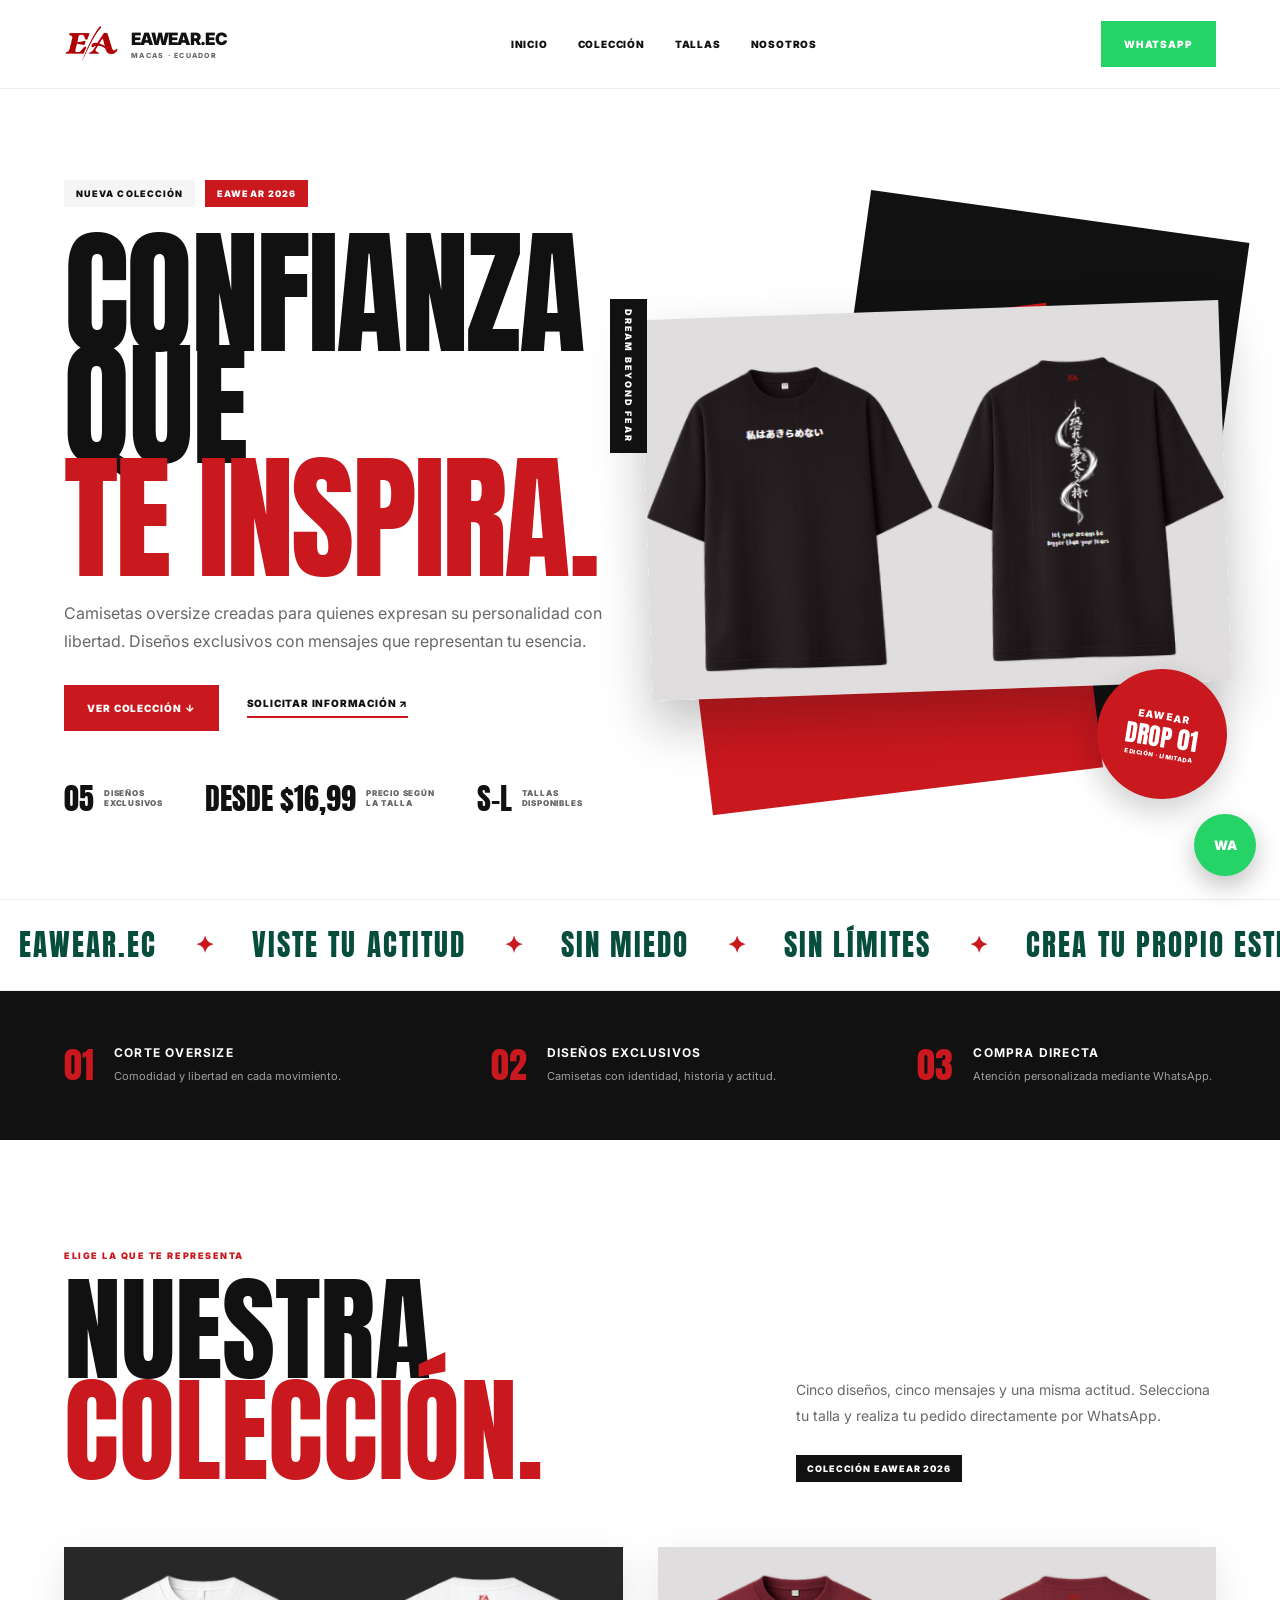
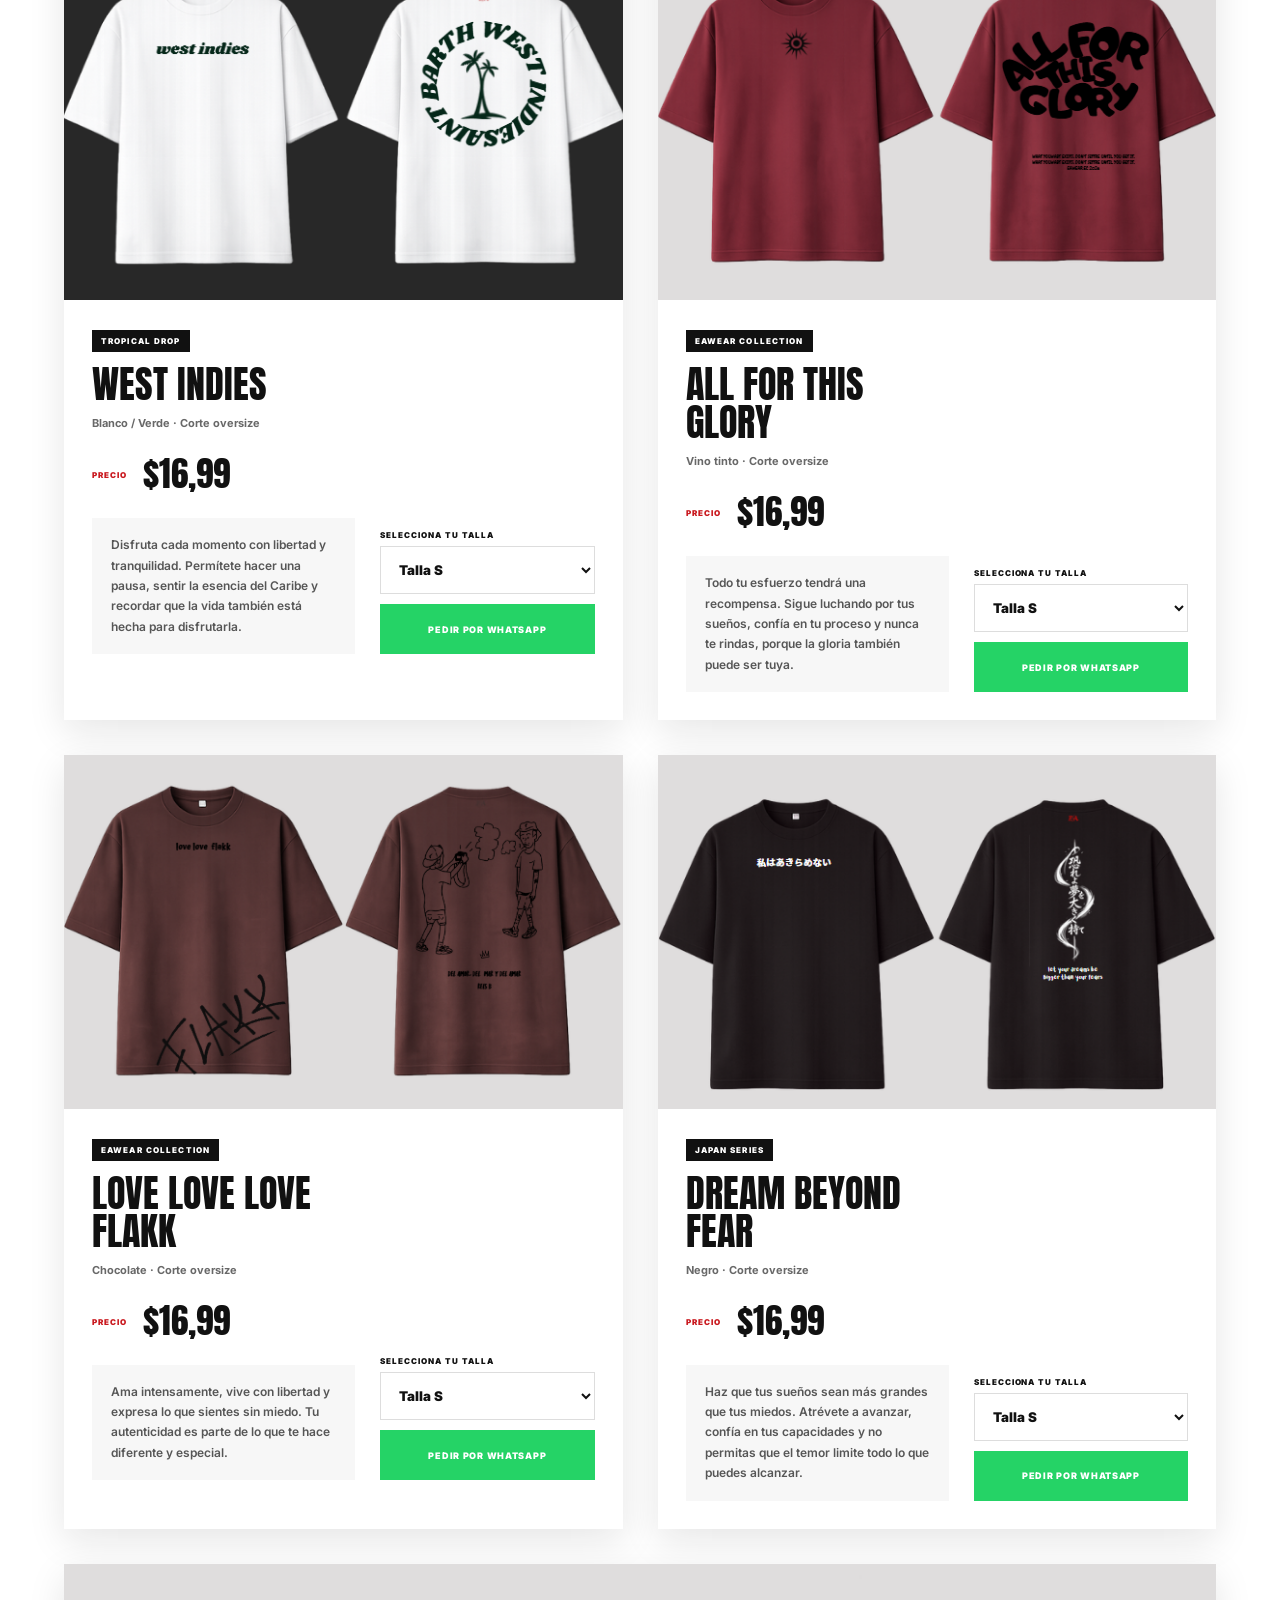
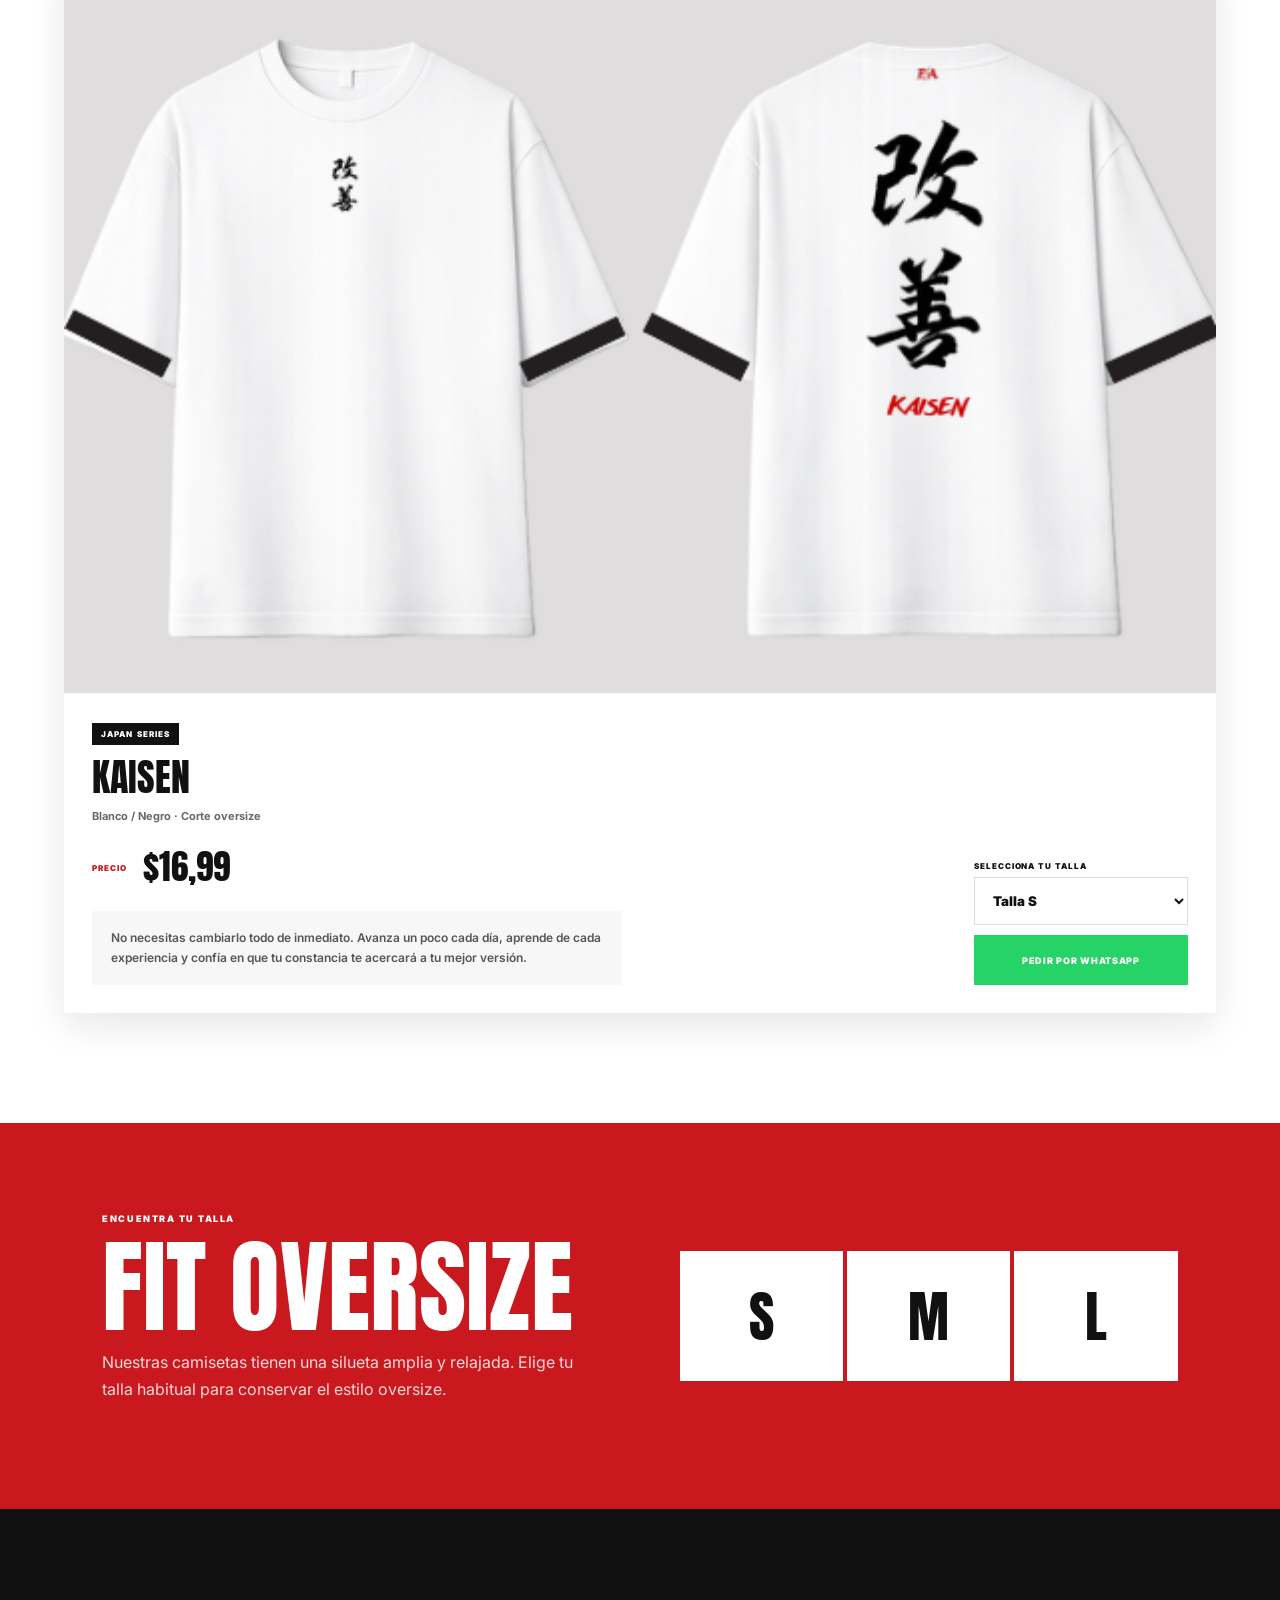
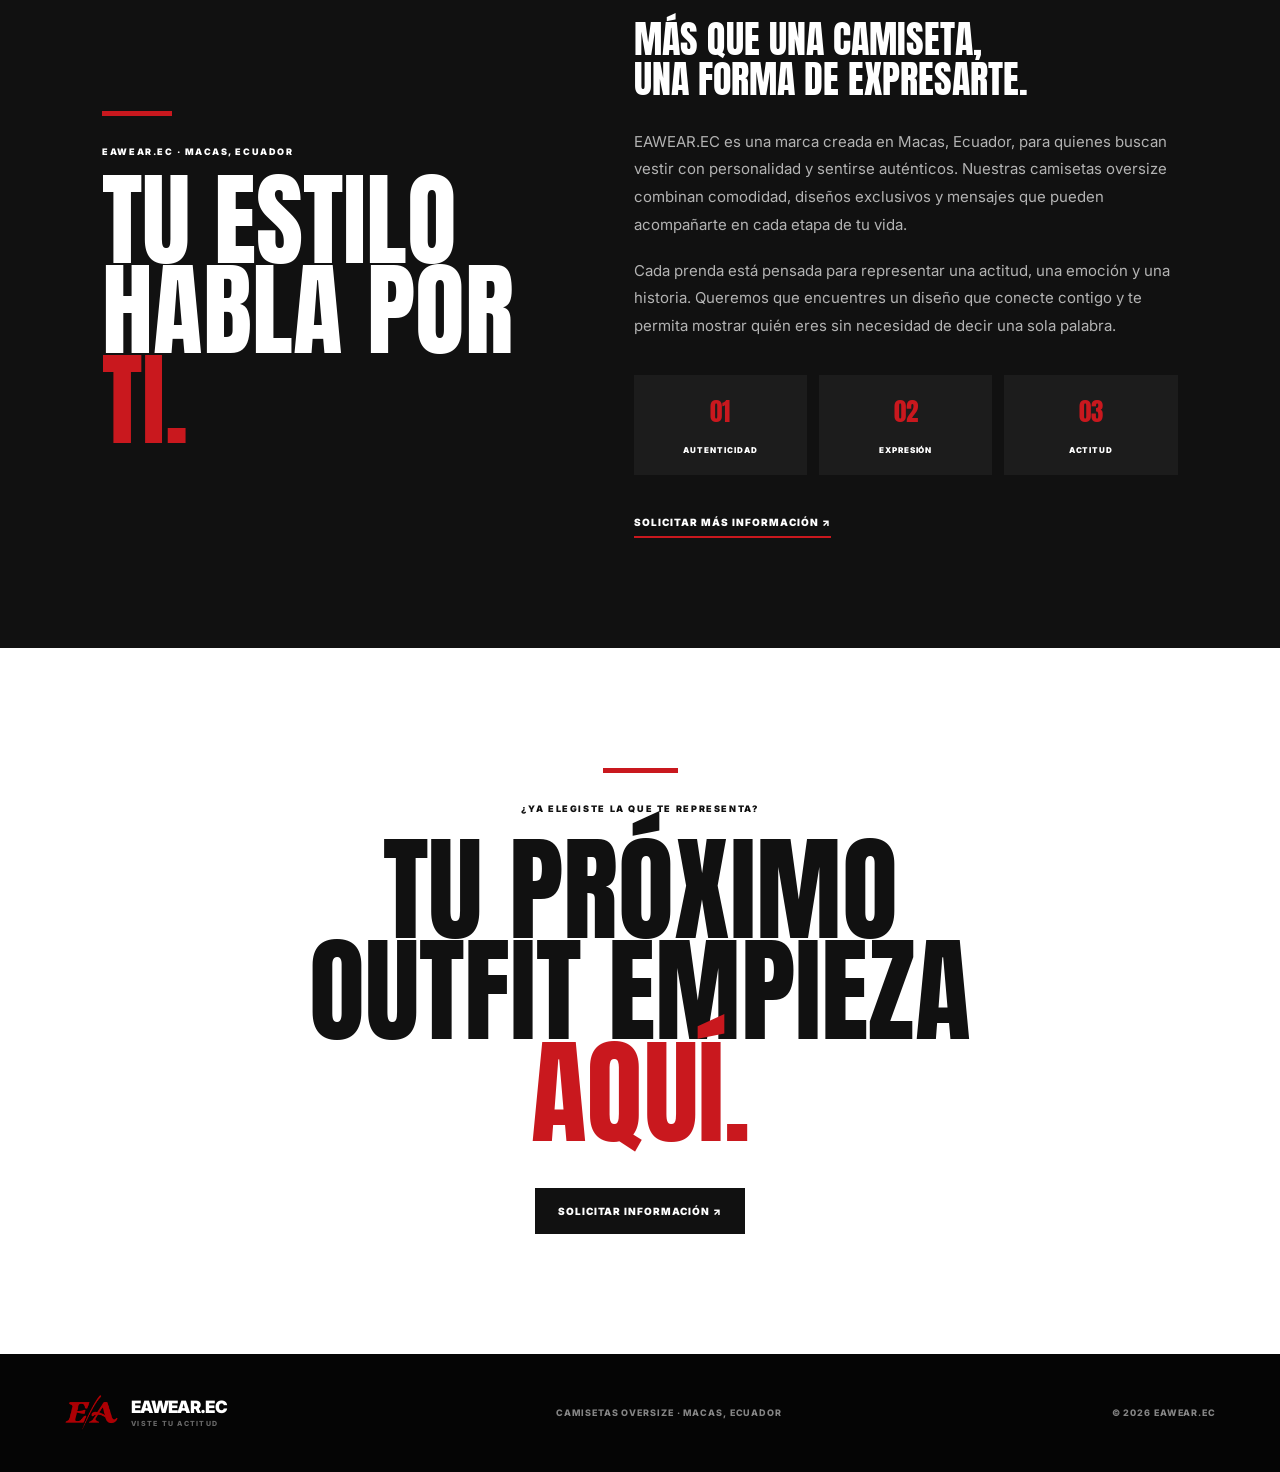
==== index.html @ d50e3417 "Update script version for productos.js to v3" ====
<!DOCTYPE html>
<html lang="es">

<head>
  <meta charset="UTF-8">

  <meta
    name="viewport"
    content="width=device-width, initial-scale=1.0"
  >

  <meta
    name="description"
    content="EAWEAR.EC - Camisetas oversize en Macas, Ecuador"
  >

  <title>EAWEAR.EC | Camisetas Oversize</title>

  <link rel="preconnect" href="https://fonts.googleapis.com">

  <link rel="preconnect" href="https://fonts.gstatic.com" crossorigin>

  <link
    href="https://fonts.googleapis.com/css2?family=Anton&family=Inter:wght@400;600;700;800;900&display=swap"
    rel="stylesheet"
  >

  <link rel="stylesheet" href="css/estilos.css">
</head>

<body>

  <!-- MENÚ -->

  <header class="menu">

    <a class="marca" href="#inicio">

      <img src="img/logo.png" alt="Logo EAWEAR.EC">

      <div>
        <strong>EAWEAR.EC</strong>
        <span>MACAS · ECUADOR</span>
      </div>

    </a>

    <nav>
      <a href="#inicio">Inicio</a>
      <a href="#productos">Colección</a>
      <a href="#tallas">Tallas</a>
      <a href="#nosotros">Nosotros</a>
    </nav>

    <a
      class="boton boton-menu"
      href="https://wa.me/593996866885?text=Hola%20EAWEAR.EC%2C%20quisiera%20recibir%20m%C3%A1s%20informaci%C3%B3n%20acerca%20de%20la%20p%C3%A1gina%20y%20sus%20productos."
      target="_blank"
      rel="noopener noreferrer"
    >
      WhatsApp
    </a>

  </header>

  <main>

    <!-- PORTADA -->

    <section class="portada" id="inicio">

      <div class="texto-portada">

        <div class="etiqueta-portada">

          <span>NUEVA COLECCIÓN</span>

          <strong>EAWEAR 2026</strong>

        </div>

        <h1>
          CONFIANZA QUE<br>
          <span>TE INSPIRA.</span>
        </h1>

        <p class="descripcion-portada">
          Camisetas oversize creadas para quienes expresan su
          personalidad con libertad. Diseños exclusivos con
          mensajes que representan tu esencia.
        </p>

        <div class="acciones-portada">

          <a class="boton boton-rojo" href="#productos">
            Ver colección ↓
          </a>

          <a
            class="enlace-portada"
            href="https://wa.me/593996866885?text=Hola%20EAWEAR.EC%2C%20quisiera%20recibir%20m%C3%A1s%20informaci%C3%B3n%20acerca%20de%20la%20p%C3%A1gina%20y%20sus%20productos."
            target="_blank"
            rel="noopener noreferrer"
          >
            Solicitar información ↗
          </a>

        </div>

        <div class="datos-portada">

          <div>
            <strong>05</strong>

            <span>
              DISEÑOS<br>
              EXCLUSIVOS
            </span>
          </div>

          <div>
            <strong>DESDE $16,99</strong>

            <span>
              PRECIO SEGÚN<br>
              LA TALLA
            </span>
          </div>

          <div>
            <strong>S–L</strong>

            <span>
              TALLAS<br>
              DISPONIBLES
            </span>
          </div>

        </div>

      </div>

      <div class="imagen-portada">

        <div class="forma-negra"></div>

        <div class="forma-roja"></div>

        <span class="texto-vertical">
          DREAM BEYOND FEAR
        </span>

        <img
          src="img/dark-spirit.png"
          alt="Camiseta Dream Beyond Fear"
        >

        <div class="sticker">

          <span>EAWEAR</span>

          <strong>DROP 01</strong>

          <small>EDICIÓN · LIMITADA</small>

        </div>

      </div>

    </section>

    <!-- FRANJA ANIMADA -->

    <section class="franja" aria-label="Mensajes de EAWEAR.EC">

      <div class="franja-contenido">

        <div class="grupo-franja">

          <span>EAWEAR.EC</span>
          <b>✦</b>

          <span>VISTE TU ACTITUD</span>
          <b>✦</b>

          <span>SIN MIEDO</span>
          <b>✦</b>

          <span>SIN LÍMITES</span>
          <b>✦</b>

          <span>CREA TU PROPIO ESTILO</span>
          <b>✦</b>

          <span>MACAS · ECUADOR</span>
          <b>✦</b>

        </div>

        <div class="grupo-franja" aria-hidden="true">

          <span>EAWEAR.EC</span>
          <b>✦</b>

          <span>VISTE TU ACTITUD</span>
          <b>✦</b>

          <span>SIN MIEDO</span>
          <b>✦</b>

          <span>SIN LÍMITES</span>
          <b>✦</b>

          <span>CREA TU PROPIO ESTILO</span>
          <b>✦</b>

          <span>MACAS · ECUADOR</span>
          <b>✦</b>

        </div>

        <div class="grupo-franja" aria-hidden="true">

          <span>EAWEAR.EC</span>
          <b>✦</b>

          <span>VISTE TU ACTITUD</span>
          <b>✦</b>

          <span>SIN MIEDO</span>
          <b>✦</b>

          <span>SIN LÍMITES</span>
          <b>✦</b>

          <span>CREA TU PROPIO ESTILO</span>
          <b>✦</b>

          <span>MACAS · ECUADOR</span>
          <b>✦</b>

        </div>

      </div>

    </section>

    <!-- BENEFICIOS -->

    <section class="beneficios">

      <article>

        <span>01</span>

        <div>
          <h3>CORTE OVERSIZE</h3>

          <p>
            Comodidad y libertad en cada movimiento.
          </p>
        </div>

      </article>

      <article>

        <span>02</span>

        <div>
          <h3>DISEÑOS EXCLUSIVOS</h3>

          <p>
            Camisetas con identidad, historia y actitud.
          </p>
        </div>

      </article>

      <article>

        <span>03</span>

        <div>
          <h3>COMPRA DIRECTA</h3>

          <p>
            Atención personalizada mediante WhatsApp.
          </p>
        </div>

      </article>

    </section>

    <!-- COLECCIÓN -->

    <section class="coleccion" id="productos">

      <div class="encabezado-coleccion">

        <div>

          <p class="sobre-titulo">
            ELIGE LA QUE TE REPRESENTA
          </p>

          <h2>
            NUESTRA<br>
            <span>COLECCIÓN.</span>
          </h2>

        </div>

        <div class="descripcion-coleccion">

          <p>
            Cinco diseños, cinco mensajes y una misma actitud.
            Selecciona tu talla y realiza tu pedido directamente
            por WhatsApp.
          </p>

          <span>COLECCIÓN EAWEAR 2026</span>

        </div>

      </div>

      <!-- Los productos se generan desde productos.js -->

      <div class="productos" id="listaProductos"></div>

    </section>

    <!-- TALLAS -->

    <section class="tallas" id="tallas">

      <div>

        <p class="sobre-titulo claro">
          ENCUENTRA TU TALLA
        </p>

        <h2>FIT OVERSIZE</h2>

        <p>
          Nuestras camisetas tienen una silueta amplia y relajada.
          Elige tu talla habitual para conservar el estilo oversize.
        </p>

      </div>

      <div class="lista-tallas">

        <span>S</span>
        <span>M</span>
        <span>L</span>

      </div>

    </section>

    <!-- NOSOTROS -->

<section class="nosotros" id="nosotros">

  <div class="identidad-nosotros">

    <p class="sobre-titulo claro">
      EAWEAR.EC · MACAS, ECUADOR
    </p>

    <h2>
      TU ESTILO<br>
      HABLA POR<br>
      <span>TI.</span>
    </h2>

  </div>

  <div class="contenido-nosotros">

    <h3>
      MÁS QUE UNA CAMISETA,<br>
      UNA FORMA DE EXPRESARTE.
    </h3>

    <p>
      EAWEAR.EC es una marca creada en Macas, Ecuador, para
      quienes buscan vestir con personalidad y sentirse auténticos.
      Nuestras camisetas oversize combinan comodidad, diseños
      exclusivos y mensajes que pueden acompañarte en cada etapa
      de tu vida.
    </p>

    <p>
      Cada prenda está pensada para representar una actitud,
      una emoción y una historia. Queremos que encuentres un
      diseño que conecte contigo y te permita mostrar quién eres
      sin necesidad de decir una sola palabra.
    </p>

    <div class="valores-marca">

      <div>
        <strong>01</strong>
        <span>AUTENTICIDAD</span>
      </div>

      <div>
        <strong>02</strong>
        <span>EXPRESIÓN</span>
      </div>

      <div>
        <strong>03</strong>
        <span>ACTITUD</span>
      </div>

    </div>

    <a
      href="https://wa.me/593996866885?text=Hola%20EAWEAR.EC%2C%20quisiera%20recibir%20m%C3%A1s%20informaci%C3%B3n%20sobre%20la%20marca%20y%20sus%20camisetas."
      target="_blank"
      rel="noopener noreferrer"
    >
      SOLICITAR MÁS INFORMACIÓN ↗
    </a>

  </div>

</section>

    <!-- LLAMADA FINAL -->

    <section class="llamada-final">

      <p>¿YA ELEGISTE LA QUE TE REPRESENTA?</p>

      <h2>
        TU PRÓXIMO<br>
        OUTFIT EMPIEZA<br>
        <span>AQUÍ.</span>
      </h2>

      <a
        class="boton boton-negro"
        href="https://wa.me/593996866885?text=Hola%20EAWEAR.EC%2C%20quisiera%20recibir%20m%C3%A1s%20informaci%C3%B3n%20acerca%20de%20la%20p%C3%A1gina%20y%20sus%20productos."
        target="_blank"
        rel="noopener noreferrer"
      >
        SOLICITAR INFORMACIÓN ↗
      </a>

    </section>

  </main>

  <!-- PIE DE PÁGINA -->

  <footer>

    <a class="marca marca-footer" href="#inicio">

      <img src="img/logo.png" alt="Logo EAWEAR.EC">

      <div>
        <strong>EAWEAR.EC</strong>
        <span>VISTE TU ACTITUD</span>
      </div>

    </a>

    <p>CAMISETAS OVERSIZE · MACAS, ECUADOR</p>

    <p>© 2026 EAWEAR.EC</p>

  </footer>

  <!-- WHATSAPP FLOTANTE -->

  <a
    class="whatsapp-flotante"
    href="https://wa.me/593996866885?text=Hola%20EAWEAR.EC%2C%20quisiera%20recibir%20m%C3%A1s%20informaci%C3%B3n%20acerca%20de%20la%20p%C3%A1gina%20y%20sus%20productos."
    target="_blank"
    rel="noopener noreferrer"
    aria-label="Solicitar información de EAWEAR.EC por WhatsApp"
  >
    WA
  </a>

<script src="js/productos.js?v=3"></script>

</body>

</html>
---- css/estilos.css ----
/* ==========================================
   PALETA EAWEAR.EC
========================================== */

:root {
  --rojo: #c9181e;
  --rojo-oscuro: #a41117;
  --negro: #111111;
  --negro-suave: #1c1c1c;
  --blanco: #ffffff;
  --gris: #686868;
  --gris-claro: #ececec;
  --esmeralda: #064e3b;
  --whatsapp: #25d366;
  --whatsapp-oscuro: #128c4a;
}

/* ==========================================
   GENERAL
========================================== */

* {
  box-sizing: border-box;
}

html {
  scroll-behavior: smooth;
}

body {
  margin: 0;
  overflow-x: hidden;
  background: var(--blanco);
  color: var(--negro);
  font-family: "Inter", Arial, sans-serif;
}

a {
  color: inherit;
  text-decoration: none;
}

img {
  display: block;
  max-width: 100%;
}

button,
select {
  font-family: inherit;
}

/* ==========================================
   MENÚ
========================================== */

.menu {
  position: relative;
  z-index: 50;
  height: 88px;
  padding: 0 5%;
  display: flex;
  align-items: center;
  justify-content: space-between;
  background: var(--blanco);
  box-shadow: 0 1px 0 var(--gris-claro);
}

.marca {
  display: flex;
  align-items: center;
  gap: 12px;
}

.marca img {
  width: 55px;
  height: 42px;
  object-fit: contain;
  mix-blend-mode: multiply;
}

.marca div {
  display: flex;
  flex-direction: column;
}

.marca strong {
  font-size: 17px;
  font-weight: 900;
  letter-spacing: -0.04em;
}

.marca span {
  margin-top: 2px;
  color: var(--gris);
  font-size: 7px;
  font-weight: 800;
  letter-spacing: 0.18em;
}

.menu nav {
  display: flex;
  gap: 30px;
}

.menu nav a {
  position: relative;
  font-size: 10px;
  font-weight: 900;
  letter-spacing: 0.08em;
  text-transform: uppercase;
}

.menu nav a::after {
  position: absolute;
  right: 0;
  bottom: -8px;
  left: 0;
  height: 2px;
  background: var(--rojo);
  content: "";
  transform: scaleX(0);
  transition: transform 0.3s ease;
}

.menu nav a:hover::after {
  transform: scaleX(1);
}

/* ==========================================
   BOTONES GENERALES
========================================== */

.boton {
  display: inline-block;
  padding: 17px 23px;
  border: none;
  font-size: 10px;
  font-weight: 900;
  letter-spacing: 0.09em;
  text-transform: uppercase;
  transition:
    background 0.25s ease,
    transform 0.25s ease;
}

.boton:hover {
  transform: translateY(-3px);
}

.boton-menu {
  background: var(--whatsapp);
  color: var(--blanco);
}

.boton-menu:hover {
  background: var(--whatsapp-oscuro);
}

.boton-rojo {
  background: var(--rojo);
  color: var(--blanco);
}

.boton-rojo:hover {
  background: var(--rojo-oscuro);
}

.boton-negro {
  background: var(--negro);
  color: var(--blanco);
}

.boton-negro:hover {
  background: var(--rojo);
}

/* ==========================================
   PORTADA
========================================== */

.portada {
  min-height: calc(100vh - 88px);
  padding: 5% 5% 4%;
  display: grid;
  grid-template-columns: 1fr 0.95fr;
  align-items: center;
  overflow: hidden;
  background: var(--blanco);
}

.texto-portada {
  position: relative;
  z-index: 3;
}

.etiqueta-portada {
  display: flex;
  align-items: center;
  gap: 10px;
}

.etiqueta-portada span,
.etiqueta-portada strong {
  padding: 8px 12px;
  font-size: 9px;
  font-weight: 900;
  letter-spacing: 0.12em;
}

.etiqueta-portada span {
  background: #f5f5f5;
  color: var(--negro);
}

.etiqueta-portada strong {
  background: var(--rojo);
  color: var(--blanco);
}

.portada h1 {
  margin: 30px 0 25px;
  font-family: "Anton", sans-serif;
  font-size: clamp(85px, 10.7vw, 170px);
  font-weight: 400;
  line-height: 0.82;
  letter-spacing: -0.02em;
}

.portada h1 span {
  color: var(--rojo);
}

.descripcion-portada {
  max-width: 575px;
  color: var(--gris);
  font-size: 16px;
  line-height: 1.75;
}

.acciones-portada {
  margin-top: 30px;
  display: flex;
  align-items: center;
  gap: 28px;
}

.enlace-portada {
  padding-bottom: 7px;
  border-bottom: 2px solid var(--rojo);
  font-size: 10px;
  font-weight: 900;
  letter-spacing: 0.08em;
  text-transform: uppercase;
}

.datos-portada {
  margin-top: 45px;
  display: flex;
  gap: 42px;
}

.datos-portada > div {
  display: flex;
  align-items: center;
  gap: 10px;
}

.datos-portada strong {
  color: var(--negro);
  font-family: "Anton", sans-serif;
  font-size: 30px;
  font-weight: 400;
}

.datos-portada span {
  color: var(--gris);
  font-size: 8px;
  font-weight: 900;
  line-height: 1.35;
  letter-spacing: 0.1em;
}

/* ==========================================
   IMAGEN DE PORTADA
========================================== */

.imagen-portada {
  position: relative;
  height: 650px;
  display: flex;
  align-items: center;
  justify-content: center;
}

.forma-negra {
  position: absolute;
  top: 6%;
  right: 0;
  width: 68%;
  height: 78%;
  background: var(--negro);
  transform: rotate(8deg);
}

.forma-roja {
  position: absolute;
  bottom: 5%;
  left: 5%;
  width: 70%;
  height: 72%;
  background: var(--rojo);
  transform: rotate(-7deg);
}

.imagen-portada img {
  position: relative;
  z-index: 2;
  width: 120%;
  max-width: 760px;
  box-shadow: 0 25px 50px rgba(17, 17, 17, 0.25);
  transform: rotate(-2deg);
}

.texto-vertical {
  position: absolute;
  z-index: 4;
  top: 19%;
  left: -8%;
  padding: 10px 13px;
  background: var(--negro);
  color: var(--blanco);
  font-size: 9px;
  font-weight: 900;
  letter-spacing: 0.2em;
  writing-mode: vertical-rl;
}

.sticker {
  position: absolute;
  z-index: 5;
  right: -2%;
  bottom: 4%;
  width: 130px;
  height: 130px;
  display: flex;
  align-items: center;
  justify-content: center;
  flex-direction: column;
  border-radius: 50%;
  background: var(--rojo);
  color: var(--blanco);
  box-shadow: 0 12px 30px rgba(17, 17, 17, 0.2);
  transform: rotate(9deg);
}

.sticker span {
  font-size: 10px;
  font-weight: 900;
  letter-spacing: 0.15em;
}

.sticker strong {
  font-family: "Anton", sans-serif;
  font-size: 28px;
  font-weight: 400;
}

.sticker small {
  font-size: 7px;
  font-weight: 900;
}

/* ==========================================
   FRANJA ANIMADA
========================================== */

.franja {
  position: relative;
  width: 100%;
  min-height: 84px;
  display: flex;
  align-items: center;
  overflow: hidden;
  background: var(--blanco);
  box-shadow:
    0 -1px 0 var(--gris-claro),
    0 1px 0 var(--gris-claro);
}

.franja-contenido {
  width: max-content;
  display: flex;
  align-items: center;
  white-space: nowrap;
  animation: moverFranja 32s linear infinite;
}

.grupo-franja {
  flex-shrink: 0;
  display: flex;
  align-items: center;
  gap: 38px;
  padding: 23px 19px;
}

.grupo-franja span {
  color: var(--esmeralda);
  font-family: "Anton", sans-serif;
  font-size: 29px;
  font-weight: 400;
  letter-spacing: 0.07em;
}

.grupo-franja b {
  color: var(--rojo);
  font-size: 23px;
}

.franja:hover .franja-contenido {
  animation-play-state: paused;
}

@keyframes moverFranja {
  from {
    transform: translateX(0);
  }

  to {
    transform: translateX(-33.333%);
  }
}

/* ==========================================
   BENEFICIOS
========================================== */

.beneficios {
  display: grid;
  grid-template-columns: repeat(3, 1fr);
  background: var(--negro);
  color: var(--blanco);
}

.beneficios article {
  min-height: 150px;
  padding: 38px 5vw;
  display: flex;
  align-items: center;
  gap: 20px;
}

.beneficios article > span {
  color: var(--rojo);
  font-family: "Anton", sans-serif;
  font-size: 36px;
}

.beneficios h3 {
  margin: 0 0 8px;
  font-size: 12px;
  letter-spacing: 0.1em;
}

.beneficios p {
  margin: 0;
  color: #a0a0a0;
  font-size: 11px;
  line-height: 1.6;
}

/* ==========================================
   COLECCIÓN
========================================== */

.coleccion {
  padding: 110px 5%;
  background: var(--blanco);
}

.encabezado-coleccion {
  margin-bottom: 65px;
  display: flex;
  align-items: end;
  justify-content: space-between;
  gap: 50px;
}

.sobre-titulo {
  margin: 0 0 18px;
  color: var(--rojo);
  font-size: 9px;
  font-weight: 900;
  letter-spacing: 0.17em;
}

.encabezado-coleccion h2,
.tallas h2,
.contenido-nosotros h2,
.llamada-final h2 {
  margin: 0;
  font-family: "Anton", sans-serif;
  font-weight: 400;
  line-height: 0.88;
}

.encabezado-coleccion h2 {
  font-size: clamp(70px, 9vw, 135px);
}

.encabezado-coleccion h2 span {
  color: var(--rojo);
}

.descripcion-coleccion {
  max-width: 420px;
}

.descripcion-coleccion p {
  color: var(--gris);
  font-size: 14px;
  line-height: 1.8;
}

.descripcion-coleccion span {
  display: inline-block;
  margin-top: 13px;
  padding: 8px 11px;
  background: var(--negro);
  color: var(--blanco);
  font-size: 9px;
  font-weight: 900;
  letter-spacing: 0.1em;
}

/* ==========================================
   PRODUCTOS
========================================== */

.productos {
  display: grid;
  grid-template-columns: repeat(2, 1fr);
  gap: 35px;
}

.producto {
  position: relative;
  overflow: hidden;
  background: var(--blanco);
  box-shadow: 0 12px 35px rgba(17, 17, 17, 0.1);
  transition:
    transform 0.3s ease,
    box-shadow 0.3s ease;
}

.producto:hover {
  transform: translateY(-7px);
  box-shadow: 0 20px 45px rgba(17, 17, 17, 0.16);
}

.producto:last-child {
  grid-column: 1 / -1;
}

.foto {
  position: relative;
  overflow: hidden;
  background: #f0f0f0;
}

.foto img {
  width: 100%;
  aspect-ratio: 1.58 / 1;
  object-fit: cover;
  transition: transform 0.5s ease;
}

.producto:hover .foto img {
  transform: scale(1.03);
}

/* ==========================================
   INFORMACIÓN DEL PRODUCTO
========================================== */

.datos {
  padding: 28px;
  display: flex;
  align-items: end;
  justify-content: space-between;
  gap: 25px;
}

.informacion-producto {
  flex: 1;
  min-width: 0;
}

.tipo {
  display: inline-block;
  padding: 6px 9px;
  background: var(--negro);
  color: var(--blanco);
  font-size: 8px;
  font-weight: 900;
  letter-spacing: 0.14em;
  text-transform: uppercase;
}

.datos h3 {
  margin: 13px 0 8px;
  font-family: "Anton", sans-serif;
  font-size: 38px;
  font-weight: 400;
  line-height: 1;
  text-transform: uppercase;
}

.color {
  color: var(--gris);
  font-size: 11px;
  font-weight: 700;
}

/* PRECIO NEGRO */

.precio {
  margin: 16px 0 0;
  color: var(--negro);
  font-family: "Anton", sans-serif;
  font-size: 35px;
  font-weight: 400;
}

.precio::before {
  margin-right: 8px;
  color: var(--rojo);
  font-family: "Inter", Arial, sans-serif;
  font-size: 8px;
  font-weight: 900;
  letter-spacing: 0.13em;
  vertical-align: middle;
  content: "PRECIO";
}

/* MENSAJE SIN RAYA NI COMILLAS */

.significado {
  max-width: 530px;
  margin-top: 18px;
  padding: 17px 19px;
  background: #f7f7f7;
}

.significado::before {
  display: none;
  content: none;
}

.significado p {
  margin: 0;
  color: #565656;
  font-size: 12px;
  font-weight: 600;
  line-height: 1.7;
}

/* ==========================================
   TALLAS Y COMPRA
========================================== */

.compra {
  min-width: 190px;
  display: flex;
  align-items: stretch;
  flex-direction: column;
  gap: 10px;
}

.compra label {
  font-size: 8px;
  font-weight: 900;
  letter-spacing: 0.12em;
  text-transform: uppercase;
}

.compra select {
  width: 100%;
  height: 48px;
  margin-top: 6px;
  padding: 0 14px;
  border: 1px solid #dddddd;
  background: var(--blanco);
  color: var(--negro);
  font-weight: 900;
  cursor: pointer;
}

.compra select:focus {
  outline: 2px solid var(--rojo);
  outline-offset: 2px;
}

/* BOTÓN PEDIR POR WHATSAPP VERDE */

.comprar {
  min-height: 50px;
  padding: 12px 17px;
  border: none;
  background: var(--whatsapp);
  color: var(--blanco);
  font-size: 9px;
  font-weight: 900;
  letter-spacing: 0.08em;
  text-transform: uppercase;
  cursor: pointer;
  transition:
    background 0.25s ease,
    transform 0.25s ease;
}

.comprar:hover {
  background: var(--whatsapp-oscuro);
  transform: translateY(-3px);
}

/* ==========================================
   TALLAS
========================================== */

.tallas {
  padding: 90px 8%;
  display: grid;
  grid-template-columns: 1fr 1fr;
  align-items: center;
  gap: 80px;
  background: var(--rojo);
  color: var(--blanco);
}

.sobre-titulo.claro {
  color: var(--blanco);
}

.tallas h2 {
  font-size: clamp(65px, 8vw, 120px);
}

.tallas > div:first-child > p:last-child {
  max-width: 550px;
  color: #f4d8d9;
  line-height: 1.7;
}

.lista-tallas {
  display: grid;
  grid-template-columns: repeat(3, 1fr);
  gap: 4px;
}

.lista-tallas span {
  min-height: 130px;
  display: grid;
  place-items: center;
  background: var(--blanco);
  color: var(--negro);
  font-family: "Anton", sans-serif;
  font-size: 55px;
  transition:
    background 0.25s ease,
    color 0.25s ease;
}

.lista-tallas span:hover {
  background: var(--negro);
  color: var(--blanco);
}

/* ==========================================
   SECCIÓN SOBRE EAWEAR.EC
========================================== */

.nosotros {
  min-height: 720px;
  padding: 110px 8%;
  display: grid;
  grid-template-columns: 0.9fr 1.1fr;
  align-items: center;
  gap: 8%;
  background: var(--negro);
  color: var(--blanco);
}

.identidad-nosotros {
  position: relative;
}

.identidad-nosotros::before {
  display: block;
  width: 70px;
  height: 5px;
  margin-bottom: 30px;
  background: var(--rojo);
  content: "";
}

.identidad-nosotros h2 {
  margin: 0;
  font-family: "Anton", sans-serif;
  font-size: clamp(70px, 8vw, 125px);
  font-weight: 400;
  line-height: 0.88;
}

.identidad-nosotros h2 span {
  color: var(--rojo);
}

.contenido-nosotros {
  position: relative;
}

.contenido-nosotros h3 {
  margin: 0 0 28px;
  color: var(--blanco);
  font-family: "Anton", sans-serif;
  font-size: clamp(28px, 3vw, 47px);
  font-weight: 400;
  line-height: 1.05;
}

.contenido-nosotros > p {
  max-width: 650px;
  margin: 0 0 18px;
  color: #b3b3b3;
  font-size: 15px;
  line-height: 1.85;
}

.valores-marca {
  margin: 35px 0;
  display: grid;
  grid-template-columns: repeat(3, 1fr);
  gap: 12px;
}

.valores-marca div {
  padding: 18px 12px;
  background: var(--negro-suave);
  text-align: center;
}

.valores-marca strong {
  display: block;
  margin-bottom: 7px;
  color: var(--rojo);
  font-family: "Anton", sans-serif;
  font-size: 25px;
  font-weight: 400;
}

.valores-marca span {
  color: var(--blanco);
  font-size: 8px;
  font-weight: 900;
  letter-spacing: 0.12em;
}

.contenido-nosotros > a {
  display: inline-block;
  padding-bottom: 8px;
  border-bottom: 2px solid var(--rojo);
  color: var(--blanco);
  font-size: 10px;
  font-weight: 900;
  letter-spacing: 0.1em;
}

/* ==========================================
   LLAMADA FINAL
========================================== */

.llamada-final {
  padding: 120px 20px;
  background: var(--blanco);
  color: var(--negro);
  text-align: center;
}

.llamada-final::before {
  display: block;
  width: 75px;
  height: 5px;
  margin: 0 auto 30px;
  background: var(--rojo);
  content: "";
}

.llamada-final > p {
  font-size: 9px;
  font-weight: 900;
  letter-spacing: 0.18em;
}

.llamada-final h2 {
  margin: 25px 0 45px;
  font-size: clamp(70px, 9vw, 135px);
}

.llamada-final h2 span {
  color: var(--rojo);
}

/* ==========================================
   PIE DE PÁGINA
========================================== */

footer {
  padding: 38px 5%;
  display: flex;
  align-items: center;
  justify-content: space-between;
  gap: 30px;
  background: #050505;
  color: #858585;
  font-size: 9px;
  font-weight: 800;
  letter-spacing: 0.1em;
  text-transform: uppercase;
}

.marca-footer {
  color: var(--blanco);
}

.marca-footer img {
  mix-blend-mode: normal;
}

/* ==========================================
   WHATSAPP FLOTANTE
========================================== */

.whatsapp-flotante {
  position: fixed;
  z-index: 100;
  right: 24px;
  bottom: 24px;
  width: 62px;
  height: 62px;
  display: grid;
  place-items: center;
  border-radius: 50%;
  background: var(--whatsapp);
  color: var(--blanco);
  font-size: 13px;
  font-weight: 900;
  box-shadow: 0 10px 25px rgba(17, 17, 17, 0.25);
  transition:
    background 0.25s ease,
    transform 0.25s ease;
}

.whatsapp-flotante:hover {
  background: var(--whatsapp-oscuro);
  transform: translateY(-4px);
}

/* ==========================================
   TABLETS
========================================== */

@media (max-width: 950px) {
  .menu nav {
    display: none;
  }

  .portada {
    padding-top: 70px;
    grid-template-columns: 1fr;
  }

  .imagen-portada {
    height: 500px;
    margin-top: 35px;
  }

  .imagen-portada img {
    width: 100%;
  }

  .texto-vertical {
    left: 0;
  }

  .beneficios {
    grid-template-columns: 1fr;
  }

  .encabezado-coleccion {
    align-items: start;
    flex-direction: column;
  }

  .productos {
    grid-template-columns: 1fr;
  }

  .producto:last-child {
    grid-column: auto;
  }

  .datos {
    align-items: start;
    flex-direction: column;
  }

  .informacion-producto,
  .significado,
  .compra {
    width: 100%;
    max-width: 100%;
  }

  .tallas {
    grid-template-columns: 1fr;
  }

  .nosotros {
    grid-template-columns: 1fr;
  }

  .numero-grande {
    position: absolute;
    top: 50px;
    right: -30px;
  }

  footer {
    flex-direction: column;
    text-align: center;
  }
}

/* ==========================================
   CELULARES
========================================== */

@media (max-width: 560px) {
  .menu {
    height: 72px;
    padding: 0 16px;
  }

  .marca {
    gap: 7px;
  }

  .marca img {
    width: 42px;
    height: 34px;
  }

  .marca strong {
    font-size: 13px;
  }

  .marca span {
    font-size: 5px;
  }

  .boton-menu {
    padding: 11px 9px;
    font-size: 8px;
  }

  .portada {
    min-height: auto;
    padding: 55px 18px 45px;
    grid-template-columns: 1fr;
  }

  .etiqueta-portada {
    flex-wrap: wrap;
  }

  .etiqueta-portada span,
  .etiqueta-portada strong {
    padding: 7px 9px;
    font-size: 7px;
  }

  .portada h1 {
    margin: 27px 0 22px;
    font-size: clamp(63px, 20vw, 78px);
  }

  .descripcion-portada {
    font-size: 14px;
  }

  .acciones-portada {
    align-items: start;
    flex-direction: column;
    gap: 18px;
  }

  .datos-portada {
    margin-top: 37px;
    display: flex;
    justify-content: space-between;
    gap: 8px;
  }

  .datos-portada > div {
    gap: 5px;
  }

  .datos-portada strong {
    font-size: 22px;
  }

  .datos-portada span {
    font-size: 5px;
  }

  .imagen-portada {
    width: 100%;
    height: 350px;
    margin-top: 35px;
  }

  .forma-negra {
    top: 9%;
    right: 4%;
    width: 70%;
    height: 75%;
  }

  .forma-roja {
    bottom: 4%;
    left: 3%;
    width: 72%;
    height: 70%;
  }

  .imagen-portada img {
    width: 108%;
    max-width: none;
  }

  .texto-vertical {
    display: none;
  }

  .sticker {
    right: 0;
    bottom: 0;
    width: 92px;
    height: 92px;
  }

  .sticker strong {
    font-size: 20px;
  }

  .franja {
    min-height: 70px;
  }

  .franja-contenido {
    animation-duration: 25s;
  }

  .grupo-franja {
    gap: 27px;
    padding: 19px 14px;
  }

  .grupo-franja span {
    font-size: 22px;
  }

  .grupo-franja b {
    font-size: 18px;
  }

  .beneficios {
    grid-template-columns: 1fr;
  }

  .beneficios article {
    min-height: 110px;
    padding: 27px 22px;
  }

  .coleccion {
    padding: 80px 18px;
  }

  .encabezado-coleccion h2 {
    font-size: 62px;
  }

  .productos {
    grid-template-columns: 1fr;
    gap: 32px;
  }

  .foto img {
    aspect-ratio: 1.45 / 1;
  }

  .datos {
    padding: 22px;
    align-items: stretch;
    flex-direction: column;
  }

  .datos h3 {
    font-size: 33px;
  }

  .precio {
    font-size: 32px;
  }

  .significado {
    width: 100%;
    padding: 16px 17px;
  }

  .significado p {
    font-size: 11px;
  }

  .compra {
    width: 100%;
    min-width: 100%;
  }

  .compra select,
  .comprar {
    width: 100%;
  }

  .tallas {
    padding: 80px 18px;
    grid-template-columns: 1fr;
    gap: 45px;
  }

  .tallas h2 {
    font-size: 68px;
  }

  .lista-tallas {
    grid-template-columns: repeat(3, 1fr);
  }

  .lista-tallas span {
    min-height: 90px;
    font-size: 42px;
  }

  .nosotros {
    min-height: 680px;
    padding: 90px 18px;
    grid-template-columns: 1fr;
  }

  .numero-grande {
    position: absolute;
    top: 75px;
    right: -20px;
    font-size: 280px;
  }

  .contenido-nosotros h2 {
    font-size: 60px;
  }

  .contenido-nosotros > p:not(.sobre-titulo) {
    font-size: 14px;
  }

  .llamada-final {
    padding: 90px 18px;
  }

  .llamada-final h2 {
    font-size: 60px;
  }

  footer {
    padding: 38px 20px;
    flex-direction: column;
    text-align: center;
  }

  .whatsapp-flotante {
    right: 17px;
    bottom: 17px;
    width: 55px;
    height: 55px;
  }
}
@media (max-width: 950px) {
  .nosotros {
    min-height: auto;
    grid-template-columns: 1fr;
    gap: 55px;
  }
}

@media (max-width: 560px) {
  .nosotros {
    min-height: auto;
    padding: 85px 18px;
    gap: 45px;
  }

  .identidad-nosotros h2 {
    font-size: 65px;
  }

  .contenido-nosotros h3 {
    font-size: 32px;
  }

  .contenido-nosotros > p {
    font-size: 14px;
  }

  .valores-marca {
    grid-template-columns: 1fr;
  }

  .valores-marca div {
    display: flex;
    align-items: center;
    gap: 15px;
    padding: 14px 18px;
    text-align: left;
  }

  .valores-marca strong {
    margin: 0;
  }
}
/* ==========================================
   COLORES OFICIALES DE WHATSAPP
========================================== */

.boton-menu,
.comprar,
.whatsapp-flotante {
  background: #25d366;
  color: #ffffff;
}

.boton-menu:hover,
.comprar:hover,
.whatsapp-flotante:hover {
  background: #128c4a;
}
/* CÍRCULO DROP 01 */

.sticker strong {
  margin: 3px 0;
  font-size: 24px;
  line-height: 1;
  white-space: nowrap;
}

.sticker small {
  font-size: 6px;
  letter-spacing: 0.08em;
}

@media (max-width: 560px) {
  .sticker strong {
    font-size: 17px;
  }

  .sticker small {
    font-size: 5px;
  }
}
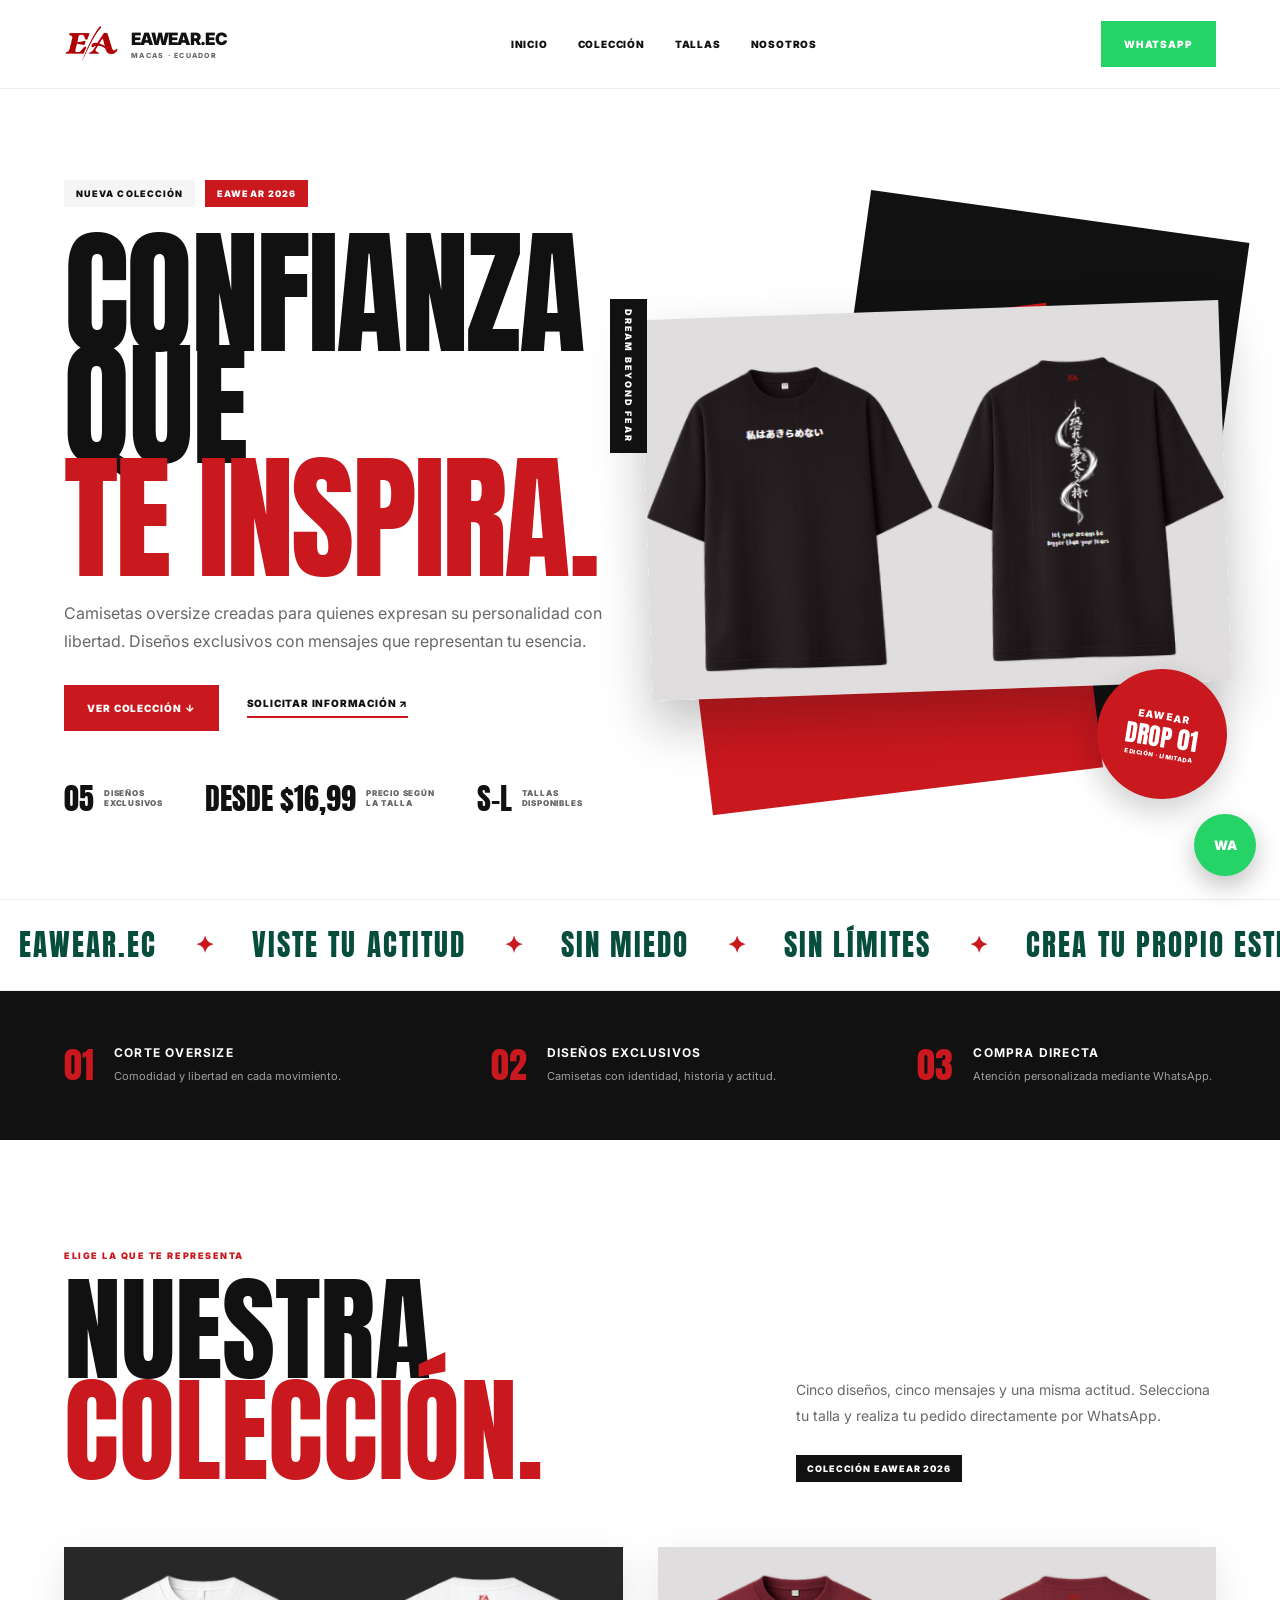
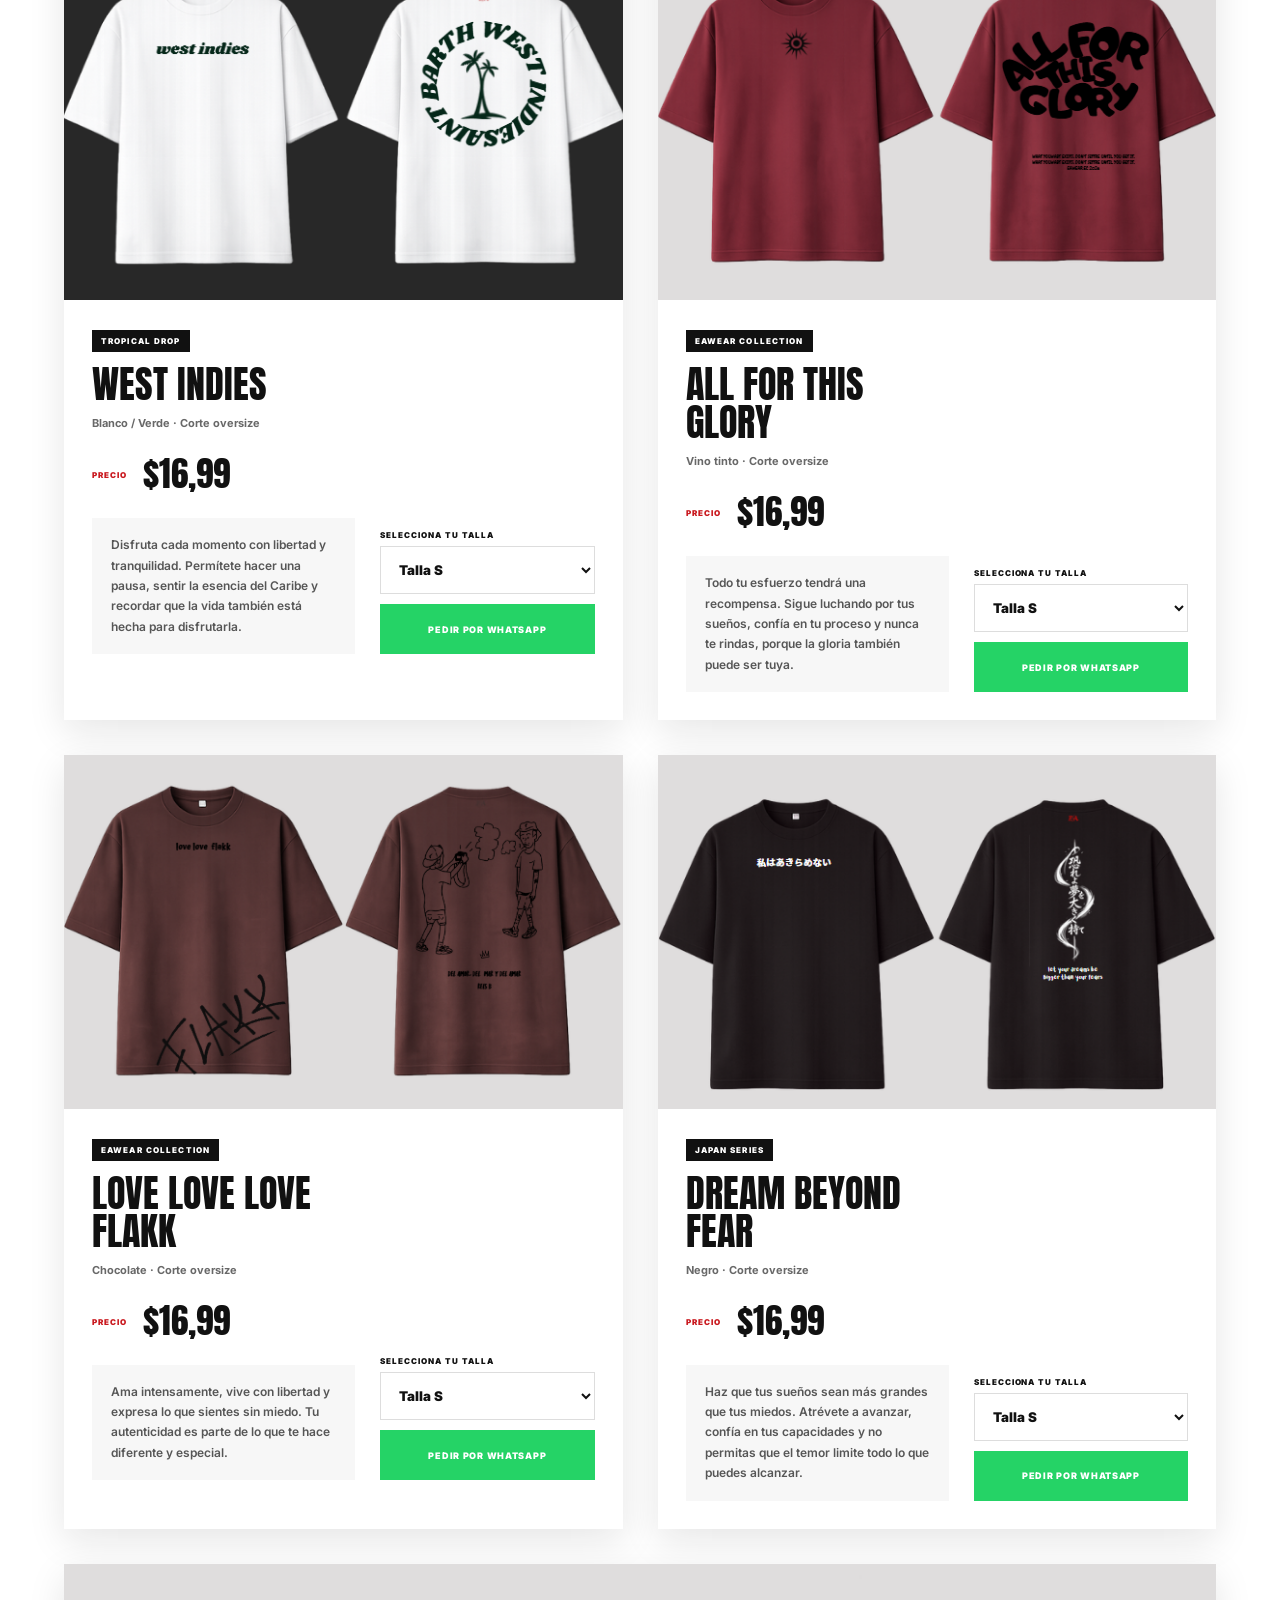
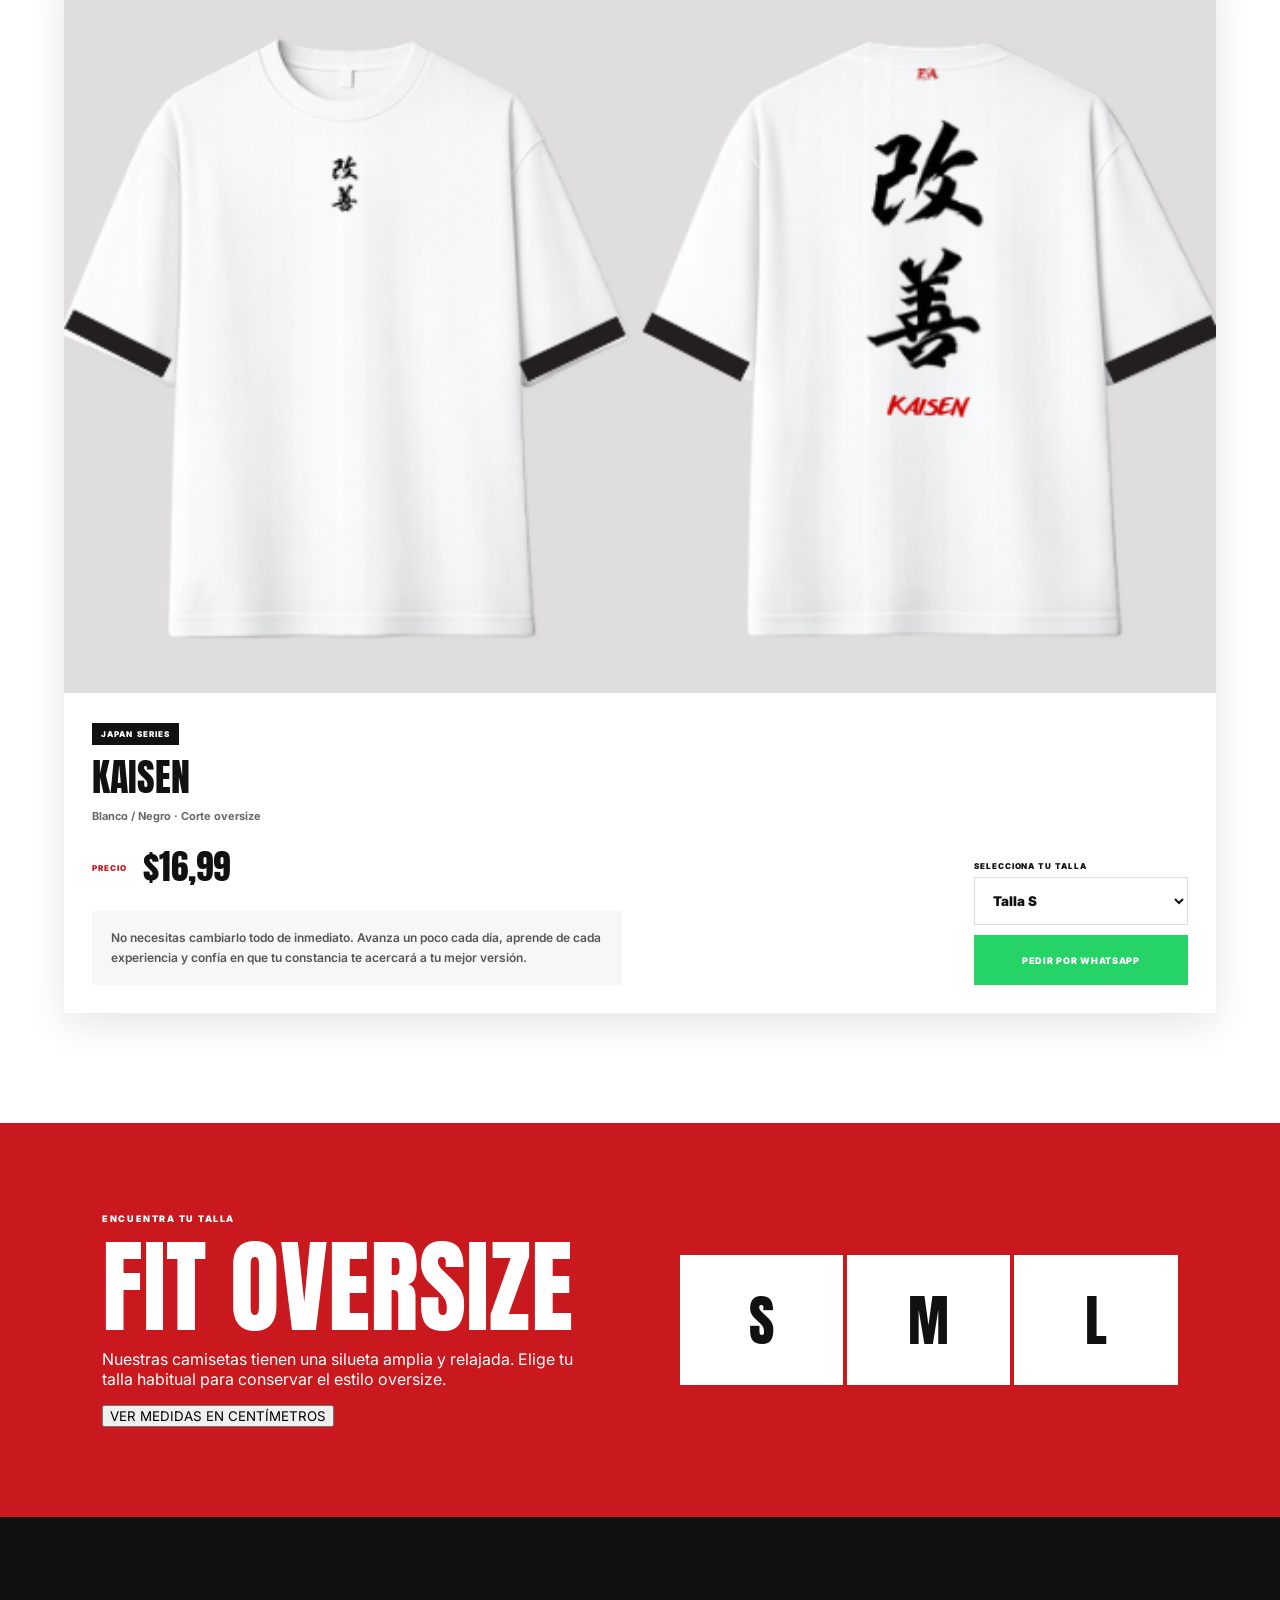
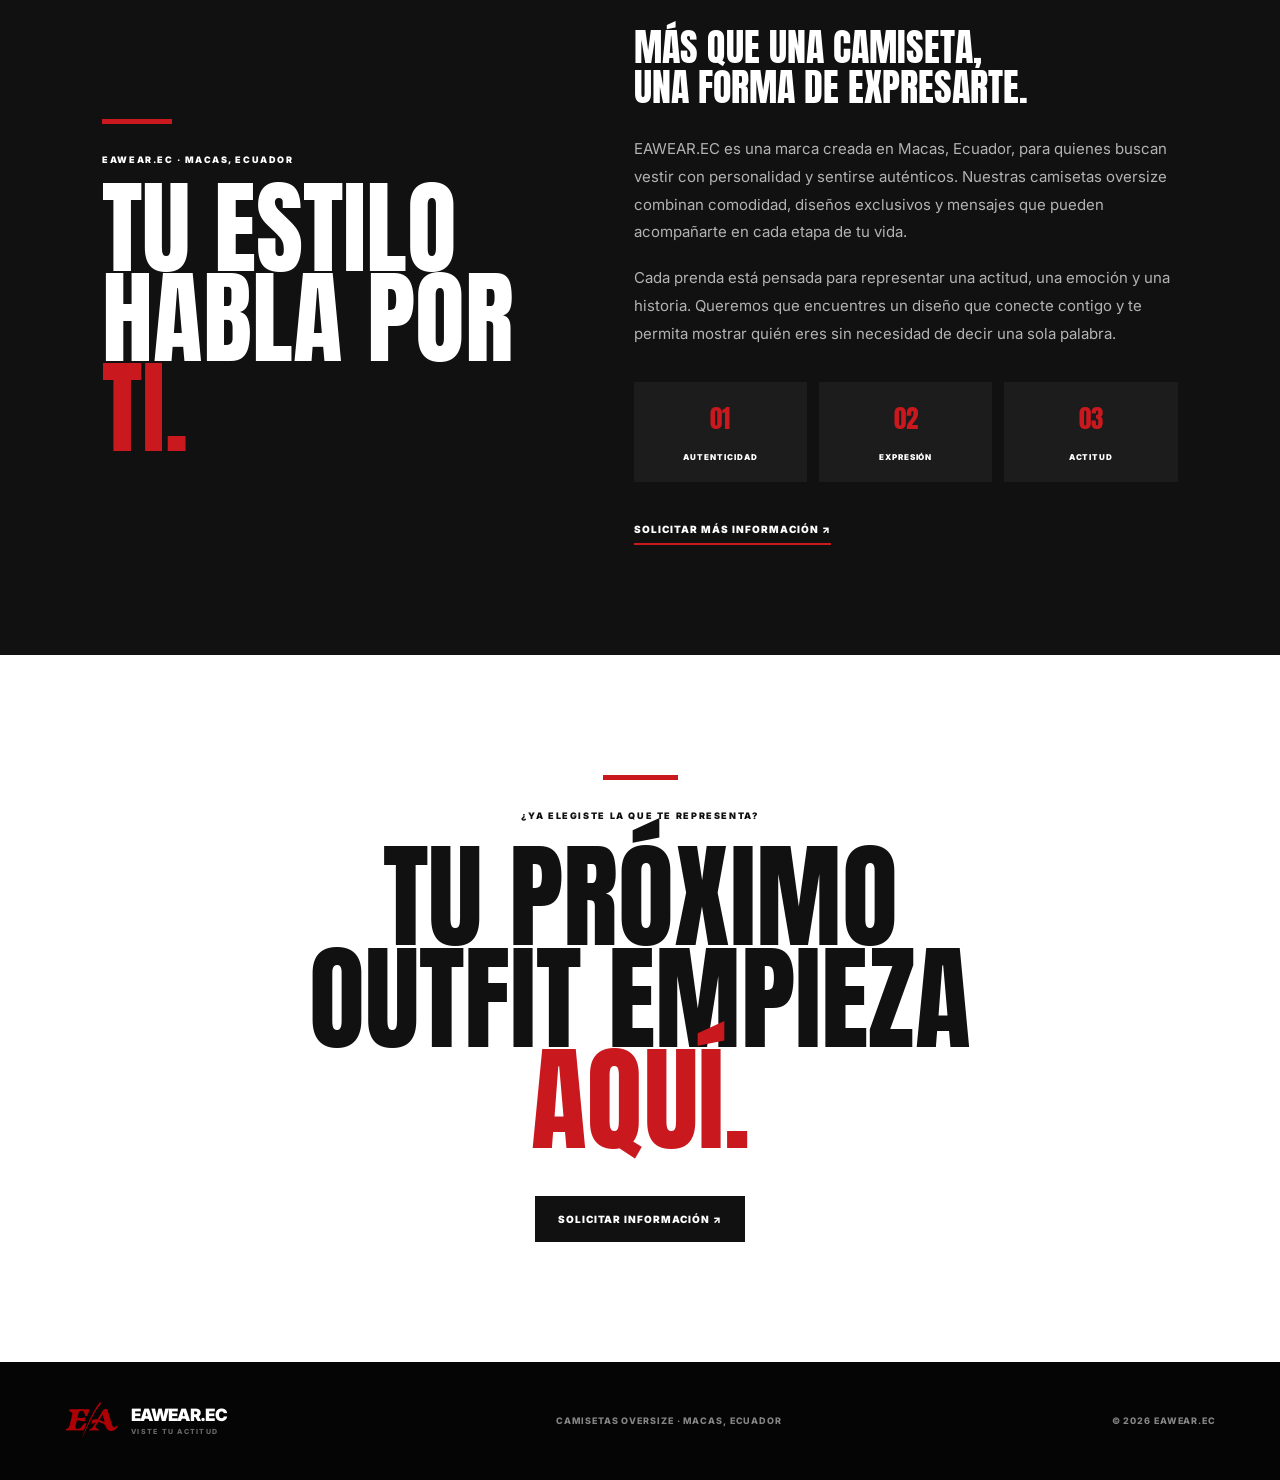
==== commit 1dbb2020: "Update size guide section in index.html" ====
--- a/index.html
+++ b/index.html
@@ -334,32 +334,38 @@
 
     <!-- TALLAS -->
 
-    <section class="tallas" id="tallas">
-
-      <div>
-
-        <p class="sobre-titulo claro">
-          ENCUENTRA TU TALLA
-        </p>
-
-        <h2>FIT OVERSIZE</h2>
-
-        <p>
-          Nuestras camisetas tienen una silueta amplia y relajada.
-          Elige tu talla habitual para conservar el estilo oversize.
-        </p>
-
-      </div>
-
-      <div class="lista-tallas">
-
-        <span>S</span>
-        <span>M</span>
-        <span>L</span>
-
-      </div>
-
-    </section>
+<section class="tallas" id="tallas">
+
+  <div>
+
+    <p class="sobre-titulo claro">
+      ENCUENTRA TU TALLA
+    </p>
+
+    <h2>FIT OVERSIZE</h2>
+
+    <p>
+      Nuestras camisetas tienen una silueta amplia y relajada.
+      Elige tu talla habitual para conservar el estilo oversize.
+    </p>
+
+    <button
+      class="boton-guia"
+      type="button"
+      id="abrirGuia"
+    >
+      VER MEDIDAS EN CENTÍMETROS
+    </button>
+
+  </div>
+
+  <div class="lista-tallas">
+    <span>S</span>
+    <span>M</span>
+    <span>L</span>
+  </div>
+
+</section>
 
     <!-- NOSOTROS -->
 
@@ -490,8 +496,113 @@
     WA
   </a>
 
-<script src="js/productos.js?v=3"></script>
-
+<!-- VENTANA GENERAL DE MEDIDAS -->
+
+<div
+  class="modal-tallas"
+  id="modalTallas"
+  role="dialog"
+  aria-modal="true"
+  aria-labelledby="tituloGuia"
+  hidden
+>
+
+  <div class="fondo-modal" id="fondoModal"></div>
+
+  <div class="contenido-modal">
+
+    <button
+      class="cerrar-modal"
+      id="cerrarGuia"
+      type="button"
+      aria-label="Cerrar guía de tallas"
+    >
+      ×
+    </button>
+
+    <p class="subtitulo-guia">
+      EAWEAR.EC
+    </p>
+
+    <h2 id="tituloGuia">
+      GUÍA DE TALLAS
+    </h2>
+
+    <p class="introduccion-guia">
+      Compara estas medidas con una camiseta que te quede bien.
+      Todas las medidas están expresadas en centímetros.
+    </p>
+
+    <div class="tabla-contenedor">
+
+      <table class="tabla-tallas">
+
+        <thead>
+          <tr>
+            <th>Talla</th>
+            <th>Largo</th>
+            <th>Ancho</th>
+            <th>Manga</th>
+          </tr>
+        </thead>
+
+        <tbody>
+          <tr>
+            <td><strong>S</strong></td>
+            <td>65 cm</td>
+            <td>57 cm</td>
+            <td>44 cm</td>
+          </tr>
+
+          <tr>
+            <td><strong>M</strong></td>
+            <td>69 cm</td>
+            <td>59 cm</td>
+            <td>46 cm</td>
+          </tr>
+
+          <tr>
+            <td><strong>L</strong></td>
+            <td>73 cm</td>
+            <td>61 cm</td>
+            <td>48 cm</td>
+          </tr>
+        </tbody>
+
+      </table>
+
+    </div>
+
+    <div class="instrucciones-medidas">
+
+      <h3>¿CÓMO SE TOMAN LAS MEDIDAS?</h3>
+
+      <p>
+        <strong>Ancho:</strong>
+        mide la camiseta extendida de axila a axila.
+      </p>
+
+      <p>
+        <strong>Largo:</strong>
+        mide desde el punto más alto del hombro hasta la parte inferior.
+      </p>
+
+      <p>
+        <strong>Manga:</strong>
+        mide desde el cuello hasta el borde de la manga.
+      </p>
+
+    </div>
+
+    <p class="nota-medidas">
+      Las medidas pueden presentar una variación aproximada de 1 a 2 cm.
+    </p>
+
+  </div>
+
+</div>
+  
+<script src="js/productos.js?v=5"></script>
 </body>
 
 </html>
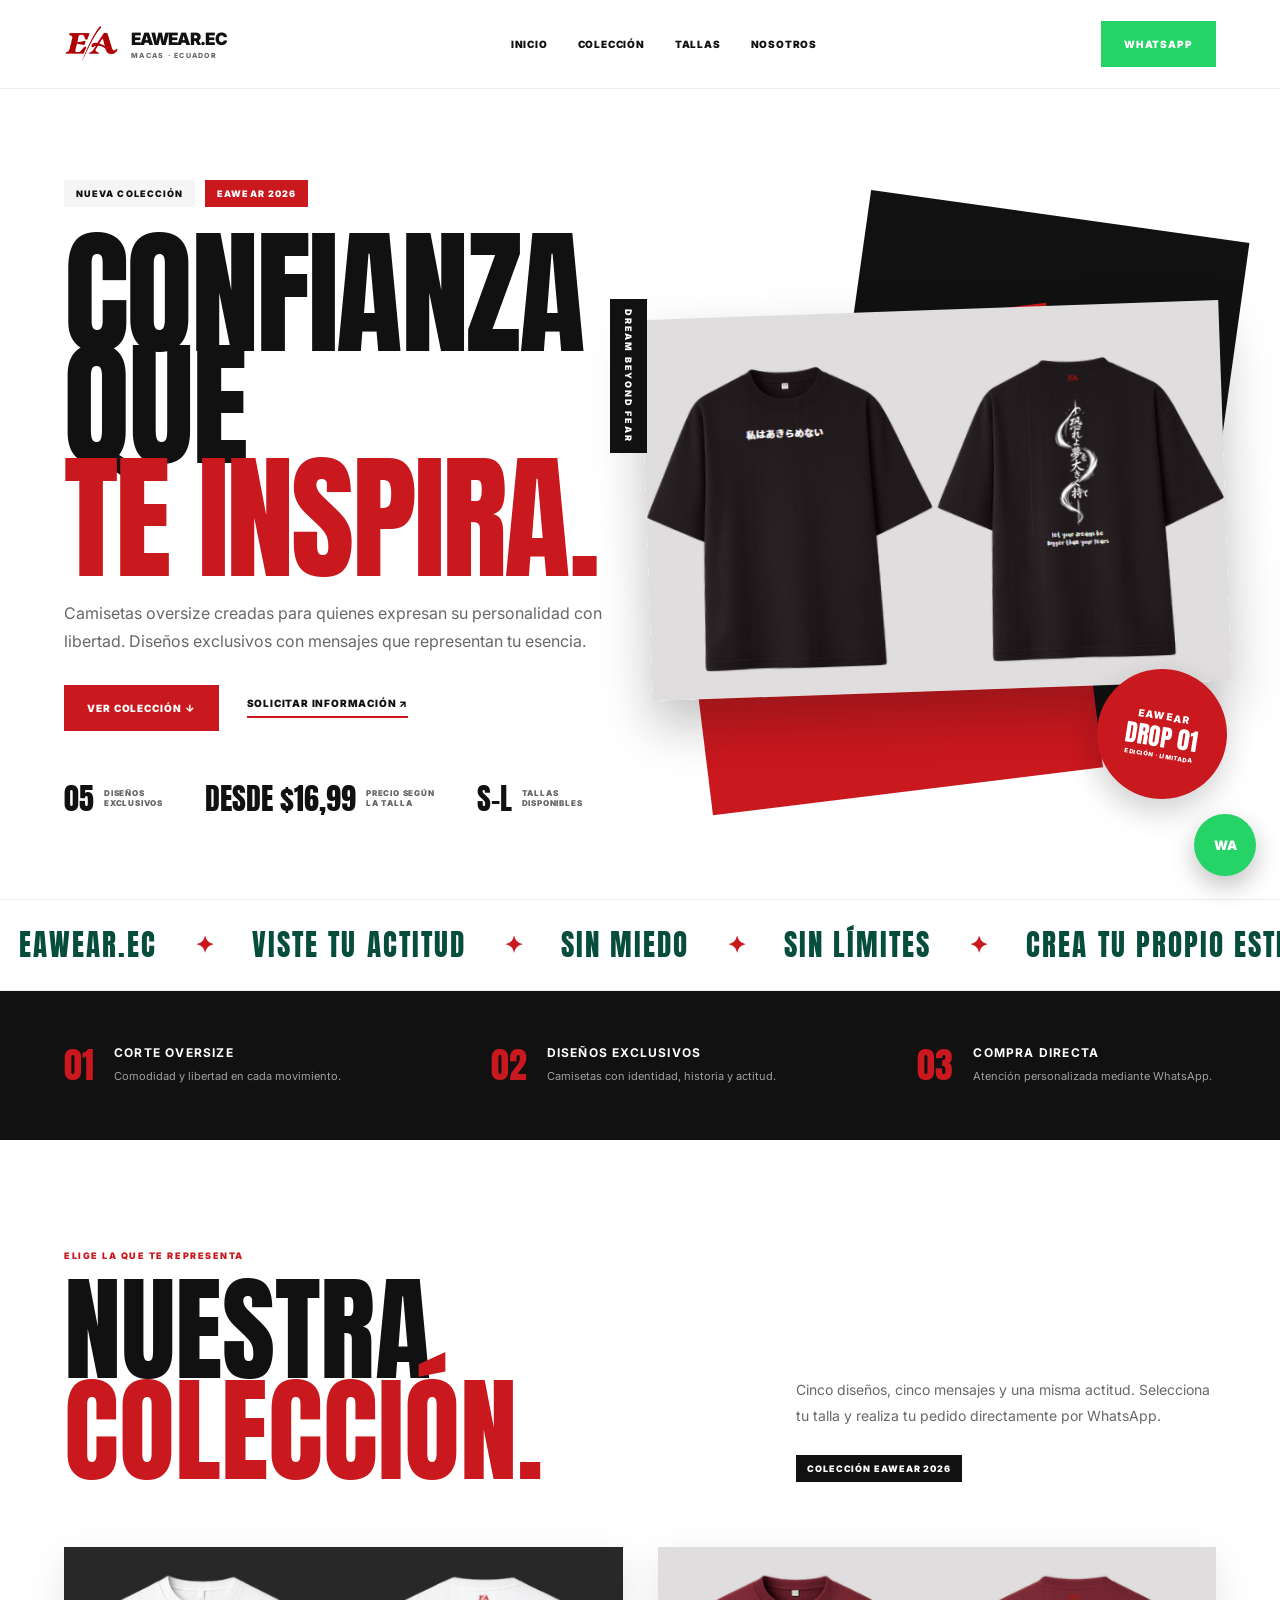
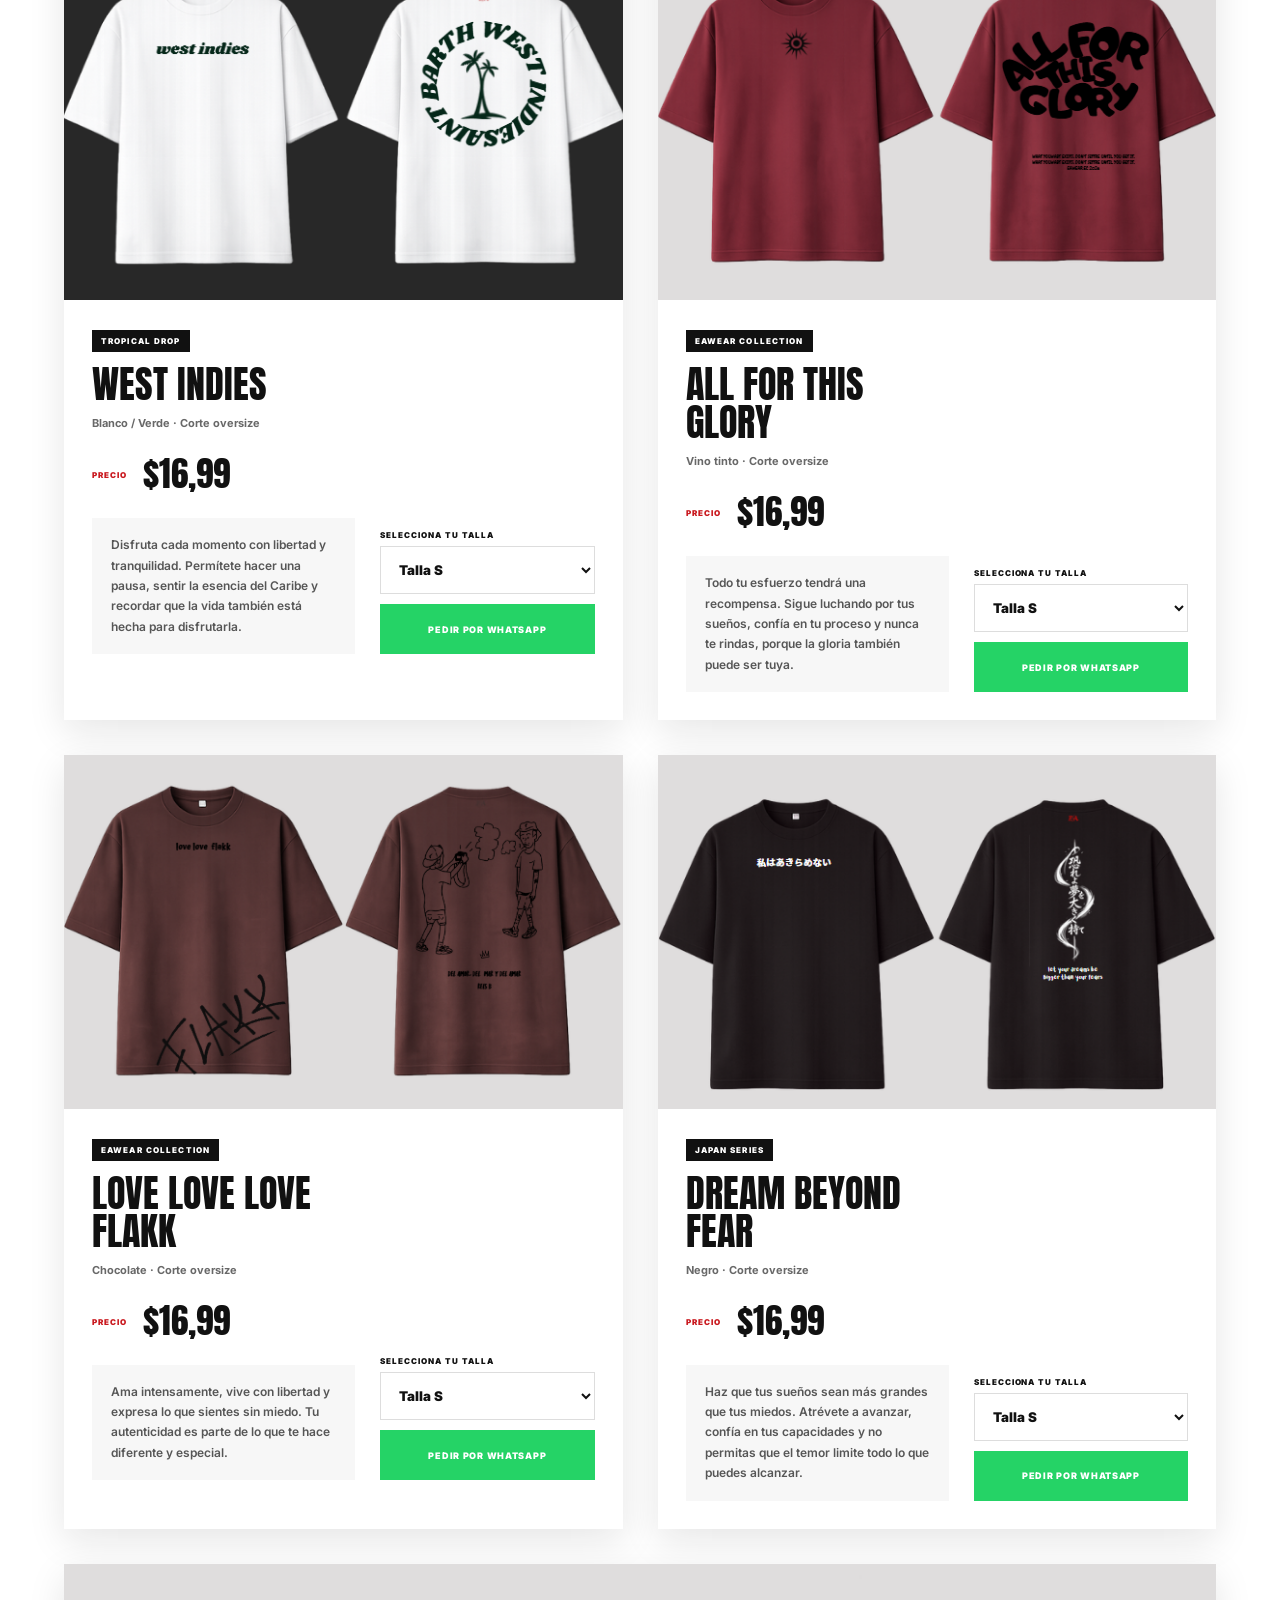
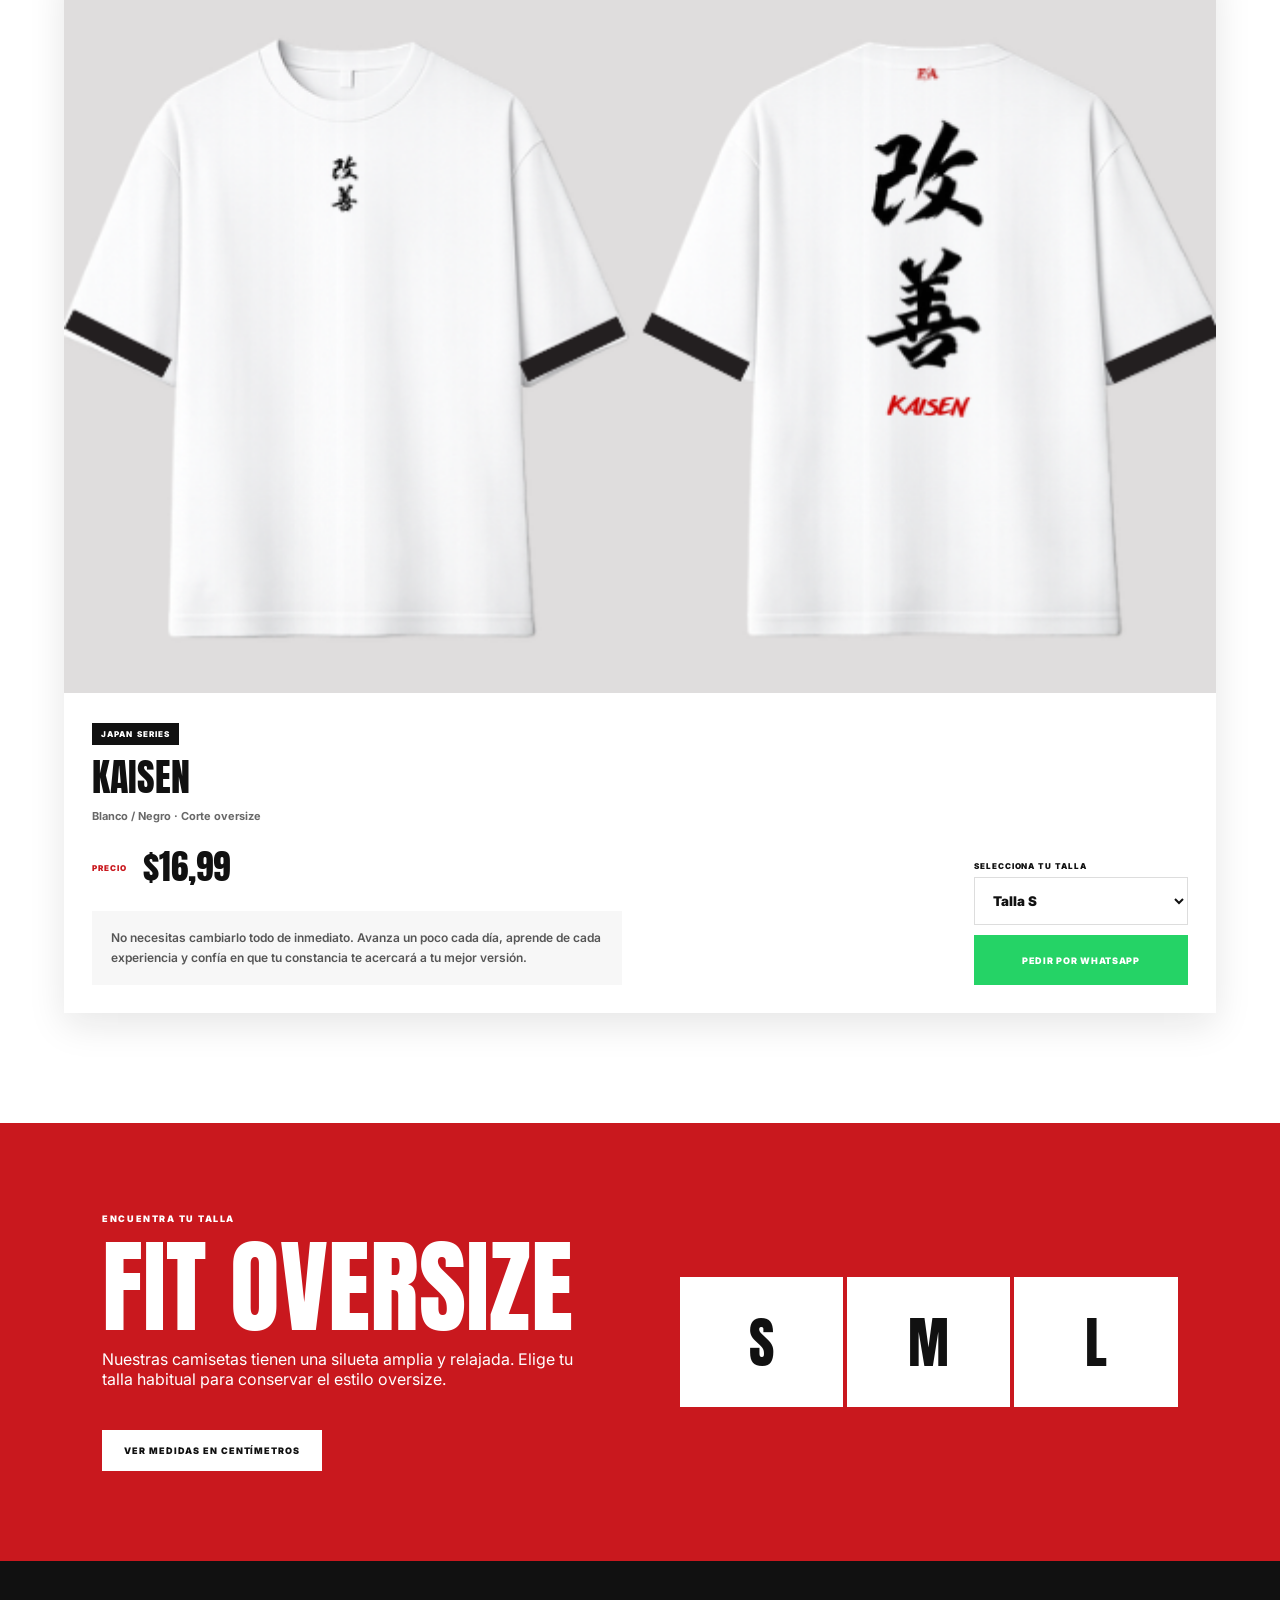
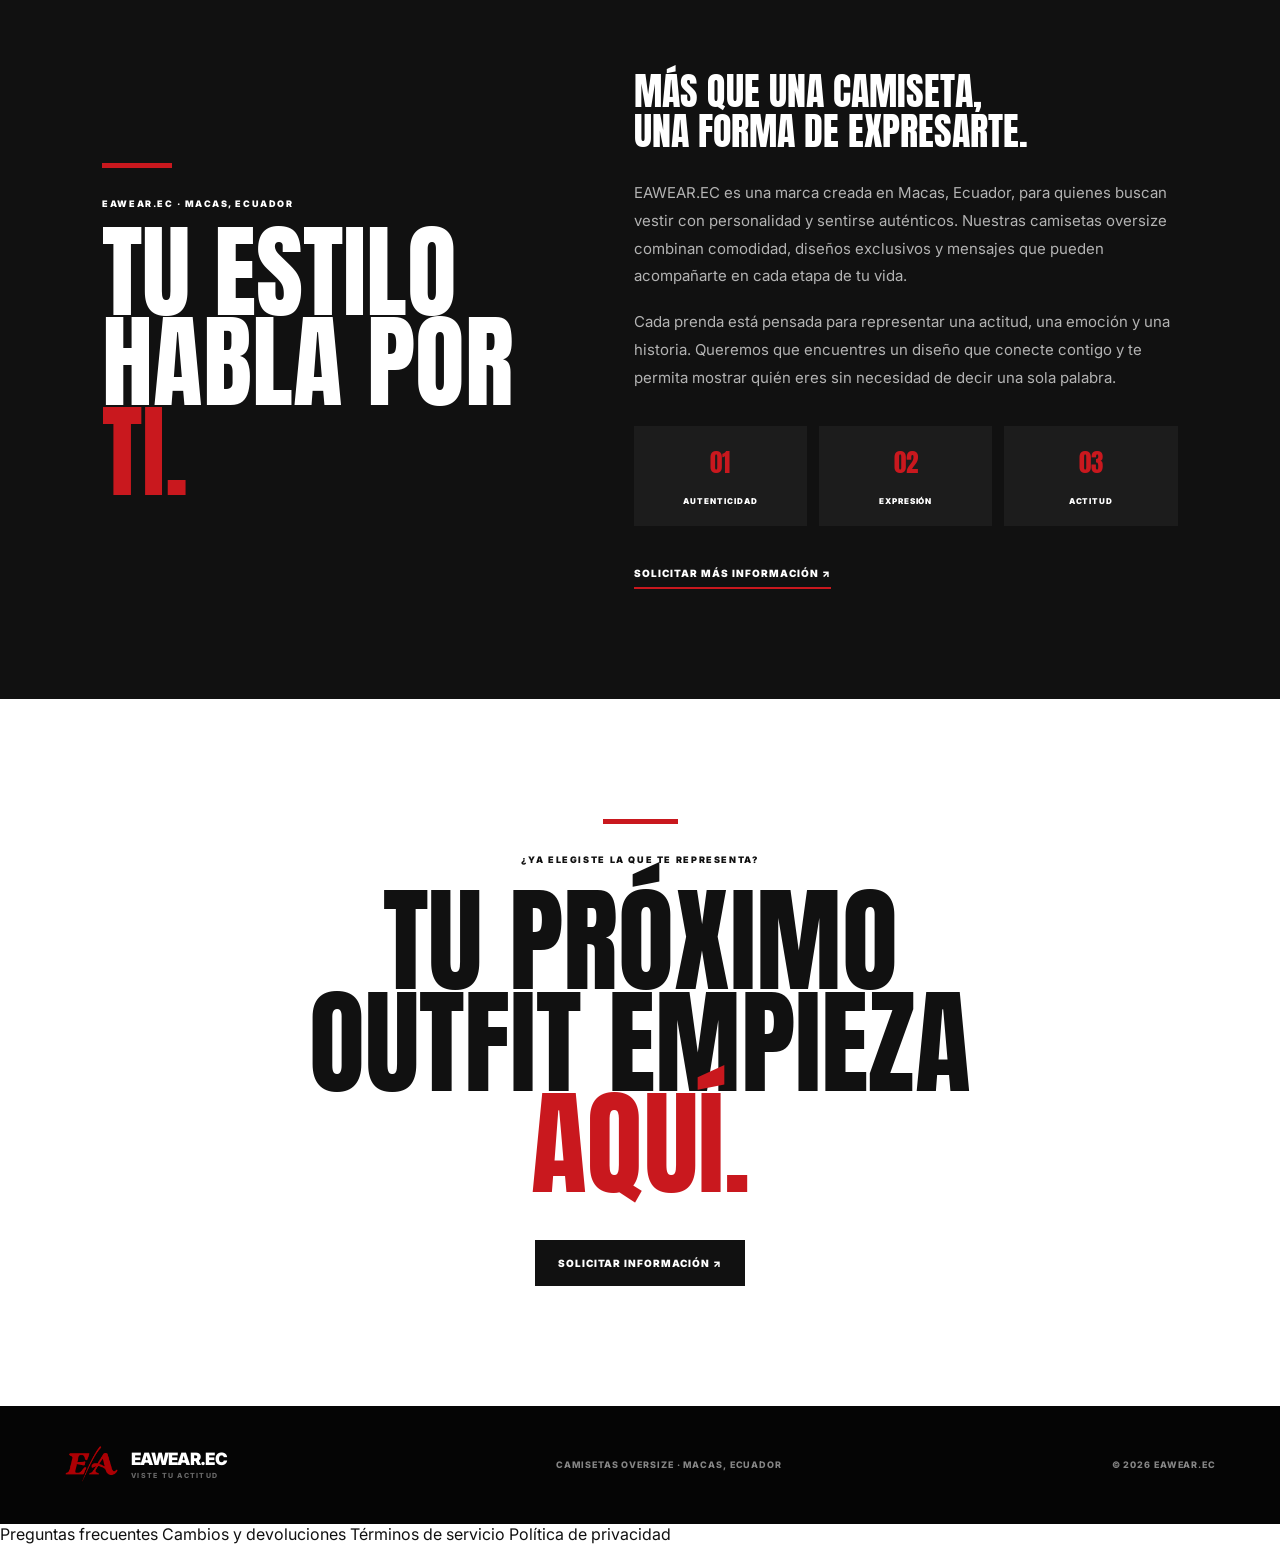
==== commit 75746a89: "Add legal links section to index.html" ====
--- a/index.html
+++ b/index.html
@@ -606,3 +606,10 @@
 </body>
 
 </html>
+
+<div class="enlaces-legales">
+  <a href="informacion.html#faqs">Preguntas frecuentes</a>
+  <a href="informacion.html#devoluciones">Cambios y devoluciones</a>
+  <a href="informacion.html#terminos">Términos de servicio</a>
+  <a href="informacion.html#privacidad">Política de privacidad</a>
+</div>
--- a/css/estilos.css
+++ b/css/estilos.css
@@ -1387,3 +1387,220 @@
     font-size: 5px;
   }
 }
+
+/* ==========================================
+   BOTÓN GENERAL DE GUÍA DE TALLAS
+========================================== */
+
+.boton-guia {
+  margin-top: 25px;
+  padding: 15px 22px;
+  border: none;
+  background: #ffffff;
+  color: #111111;
+  font-size: 9px;
+  font-weight: 900;
+  letter-spacing: 0.1em;
+  text-transform: uppercase;
+  cursor: pointer;
+  transition:
+    background 0.25s ease,
+    color 0.25s ease,
+    transform 0.25s ease;
+}
+
+.boton-guia:hover {
+  background: #111111;
+  color: #ffffff;
+  transform: translateY(-3px);
+}
+
+/* ==========================================
+   VENTANA DE GUÍA DE TALLAS
+========================================== */
+
+.modal-tallas[hidden] {
+  display: none;
+}
+
+.modal-tallas {
+  position: fixed;
+  z-index: 1000;
+  inset: 0;
+  display: grid;
+  place-items: center;
+  padding: 25px;
+}
+
+.fondo-modal {
+  position: absolute;
+  inset: 0;
+  background: rgba(0, 0, 0, 0.72);
+  backdrop-filter: blur(4px);
+}
+
+.contenido-modal {
+  position: relative;
+  z-index: 2;
+  width: min(760px, 100%);
+  max-height: 90vh;
+  padding: 45px;
+  overflow-y: auto;
+  background: #ffffff;
+  box-shadow: 0 25px 70px rgba(0, 0, 0, 0.3);
+}
+
+.cerrar-modal {
+  position: absolute;
+  top: 15px;
+  right: 18px;
+  width: 40px;
+  height: 40px;
+  border: none;
+  background: #111111;
+  color: #ffffff;
+  font-size: 28px;
+  line-height: 1;
+  cursor: pointer;
+}
+
+.cerrar-modal:hover {
+  background: #c9181e;
+}
+
+.subtitulo-guia {
+  margin: 0 0 8px;
+  color: #c9181e;
+  font-size: 9px;
+  font-weight: 900;
+  letter-spacing: 0.16em;
+}
+
+.contenido-modal h2 {
+  margin: 0;
+  color: #111111;
+  font-family: "Anton", sans-serif;
+  font-size: clamp(45px, 7vw, 75px);
+  font-weight: 400;
+  line-height: 1;
+}
+
+.introduccion-guia {
+  max-width: 590px;
+  margin: 18px 0 28px;
+  color: #666666;
+  font-size: 13px;
+  line-height: 1.7;
+}
+
+.tabla-contenedor {
+  width: 100%;
+  overflow-x: auto;
+}
+
+.tabla-tallas {
+  width: 100%;
+  border-collapse: collapse;
+  text-align: center;
+}
+
+.tabla-tallas th {
+  padding: 15px 10px;
+  background: #111111;
+  color: #ffffff;
+  font-size: 10px;
+  letter-spacing: 0.08em;
+  text-transform: uppercase;
+}
+
+.tabla-tallas td {
+  padding: 17px 10px;
+  border-bottom: 1px solid #e1e1e1;
+  color: #444444;
+  font-size: 13px;
+}
+
+.tabla-tallas td:first-child {
+  color: #c9181e;
+  font-size: 17px;
+}
+
+.tabla-tallas tbody tr:hover {
+  background: #f7f7f7;
+}
+
+.instrucciones-medidas {
+  margin-top: 30px;
+  padding: 22px;
+  background: #f7f7f7;
+}
+
+.instrucciones-medidas h3 {
+  margin: 0 0 15px;
+  color: #111111;
+  font-size: 11px;
+  letter-spacing: 0.08em;
+}
+
+.instrucciones-medidas p {
+  margin: 8px 0;
+  color: #5c5c5c;
+  font-size: 12px;
+  line-height: 1.6;
+}
+
+.instrucciones-medidas strong {
+  color: #111111;
+}
+
+.nota-medidas {
+  margin: 18px 0 0;
+  color: #777777;
+  font-size: 10px;
+  line-height: 1.6;
+}
+
+body.modal-abierto {
+  overflow: hidden;
+}
+
+/* ==========================================
+   GUÍA EN CELULARES
+========================================== */
+
+@media (max-width: 560px) {
+  .boton-guia {
+    width: 100%;
+  }
+
+  .modal-tallas {
+    padding: 12px;
+  }
+
+  .contenido-modal {
+    max-height: 94vh;
+    padding: 40px 16px 24px;
+  }
+
+  .contenido-modal h2 {
+    font-size: 47px;
+  }
+
+  .introduccion-guia {
+    font-size: 12px;
+  }
+
+  .tabla-tallas th {
+    padding: 12px 5px;
+    font-size: 8px;
+  }
+
+  .tabla-tallas td {
+    padding: 14px 5px;
+    font-size: 11px;
+  }
+
+  .instrucciones-medidas {
+    padding: 17px;
+  }
+}
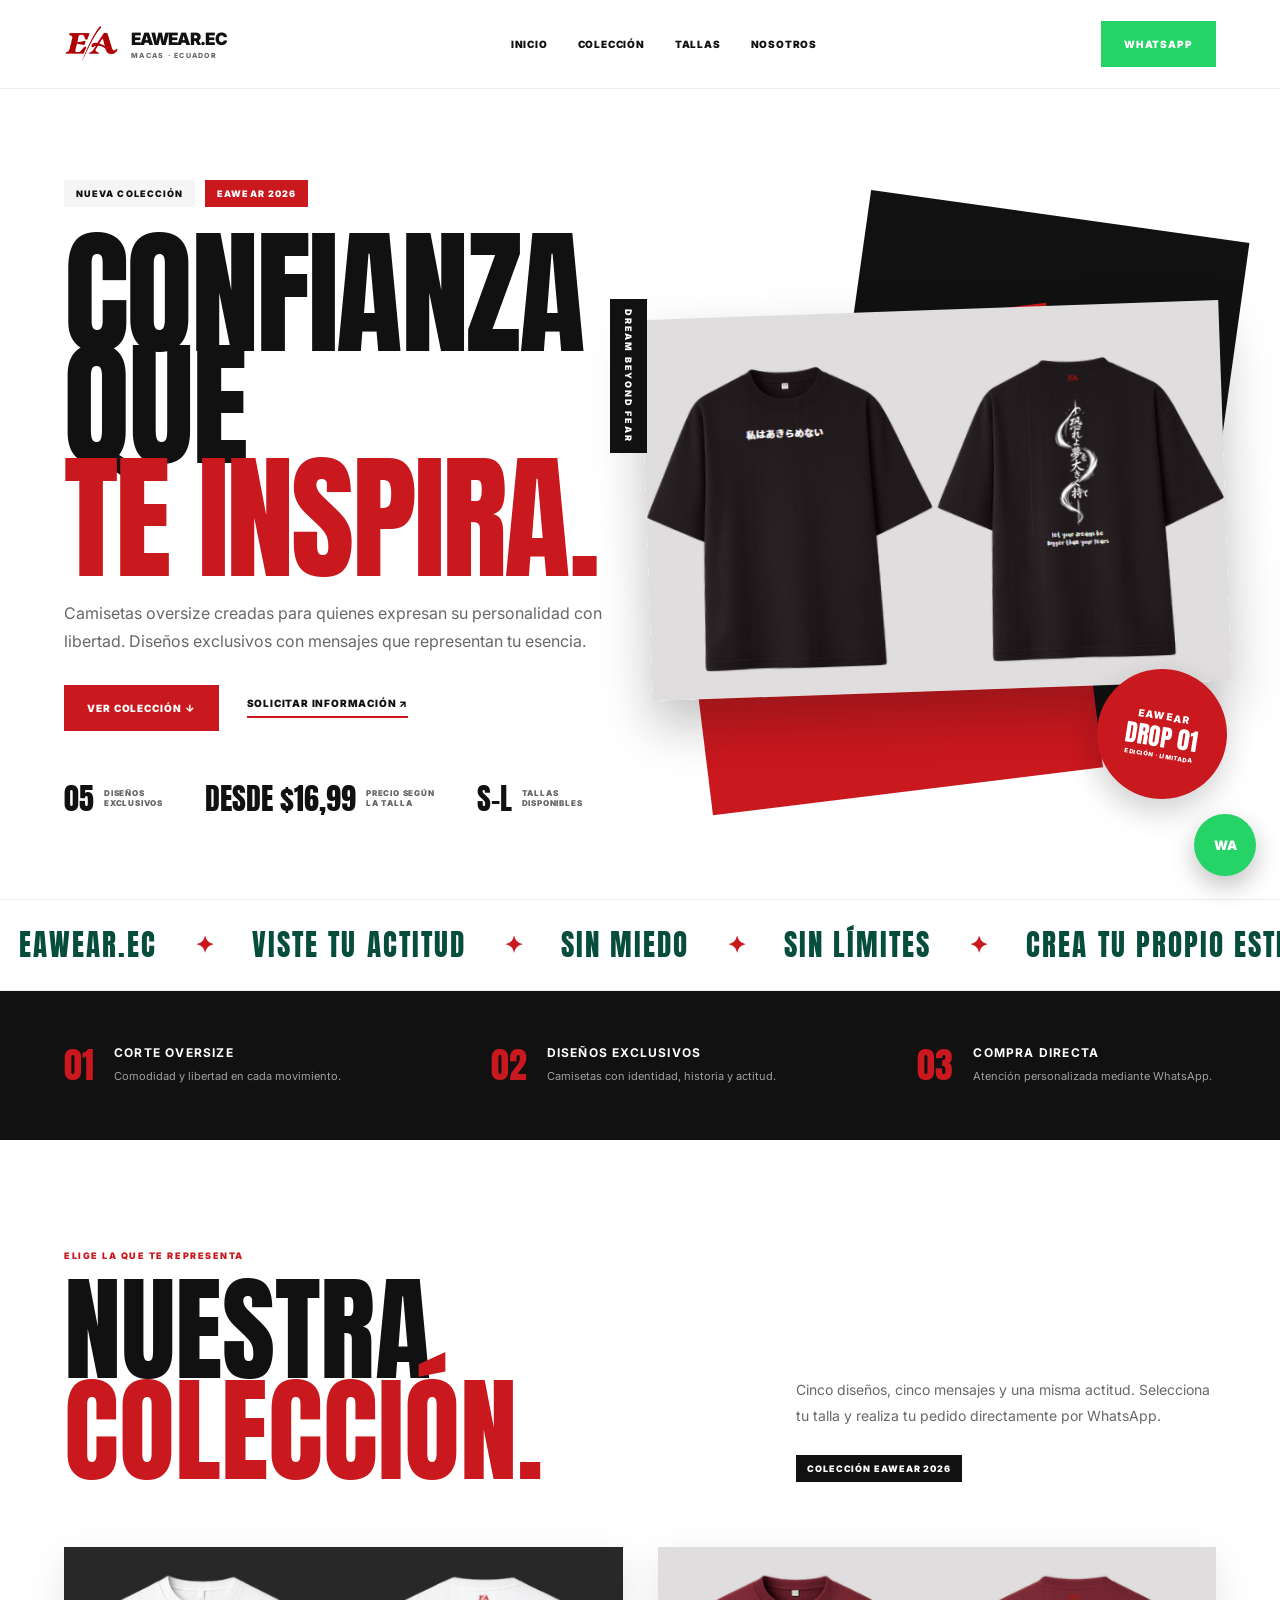
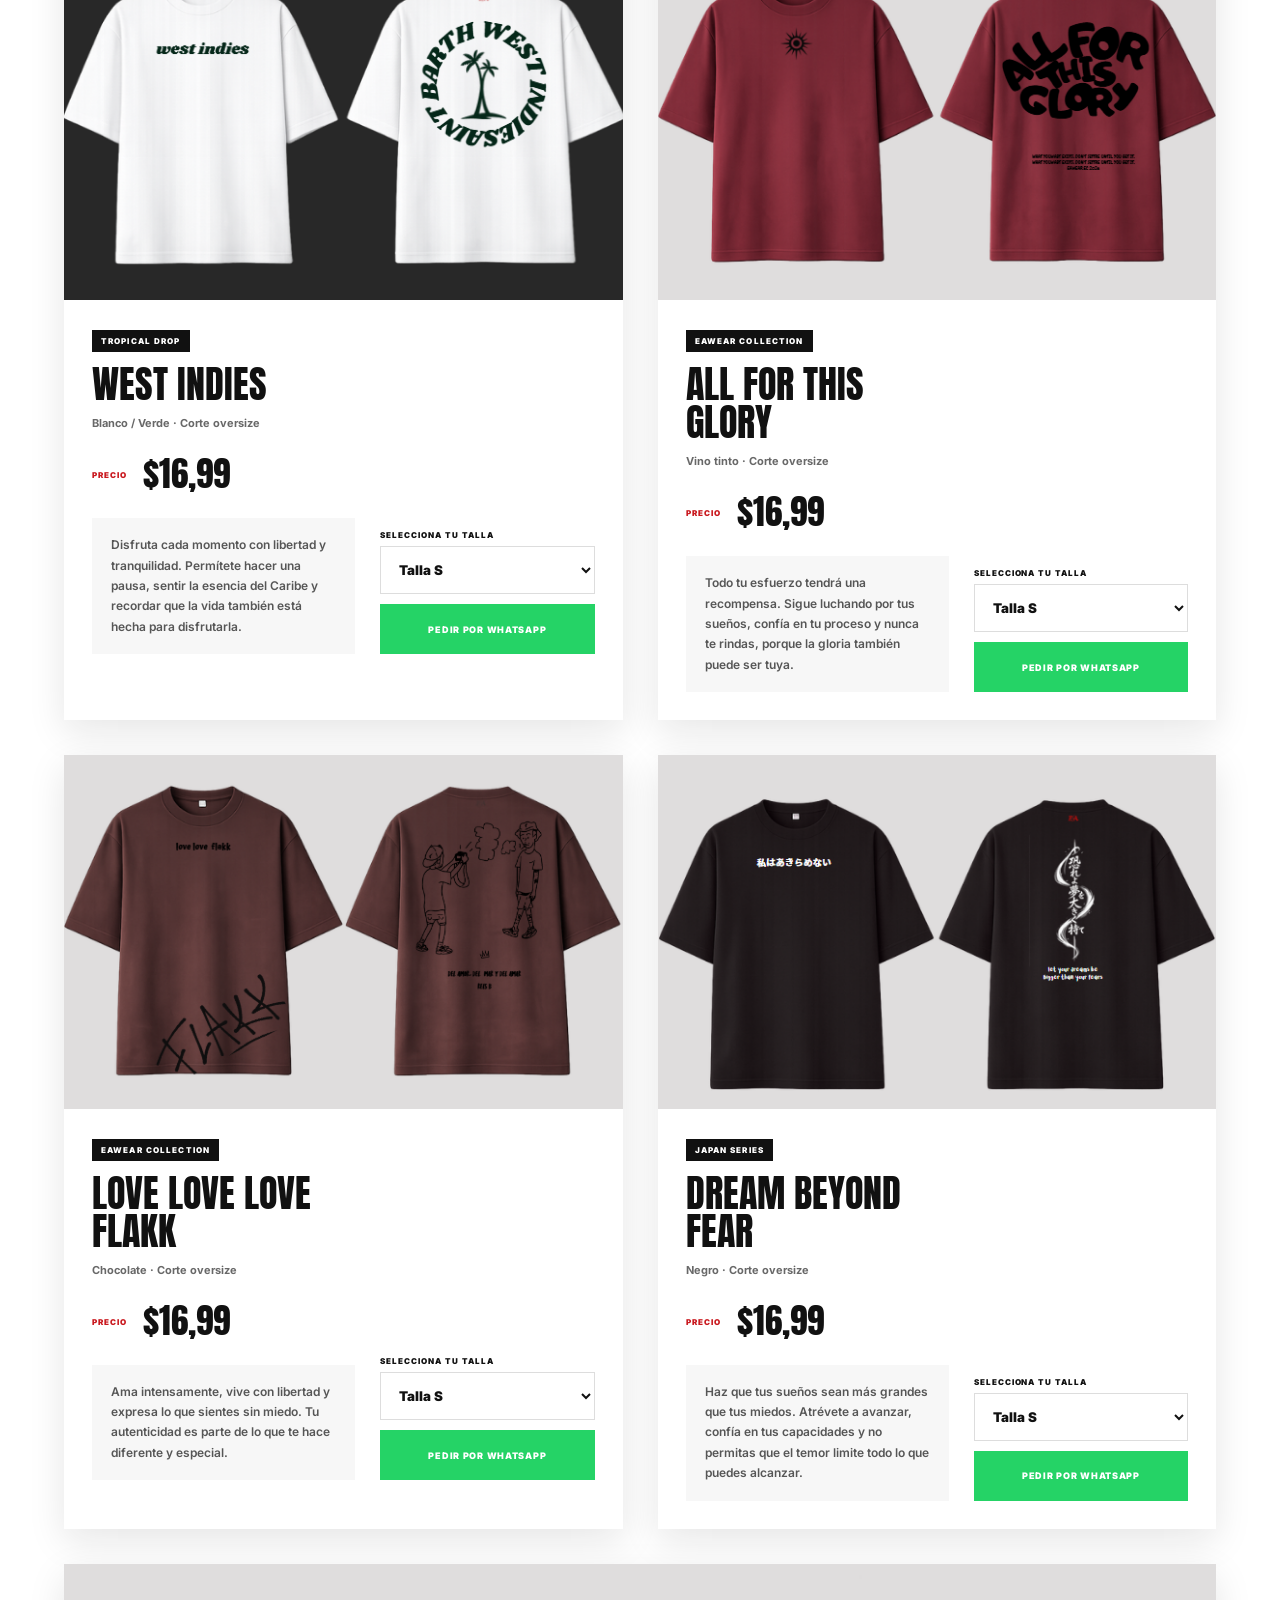
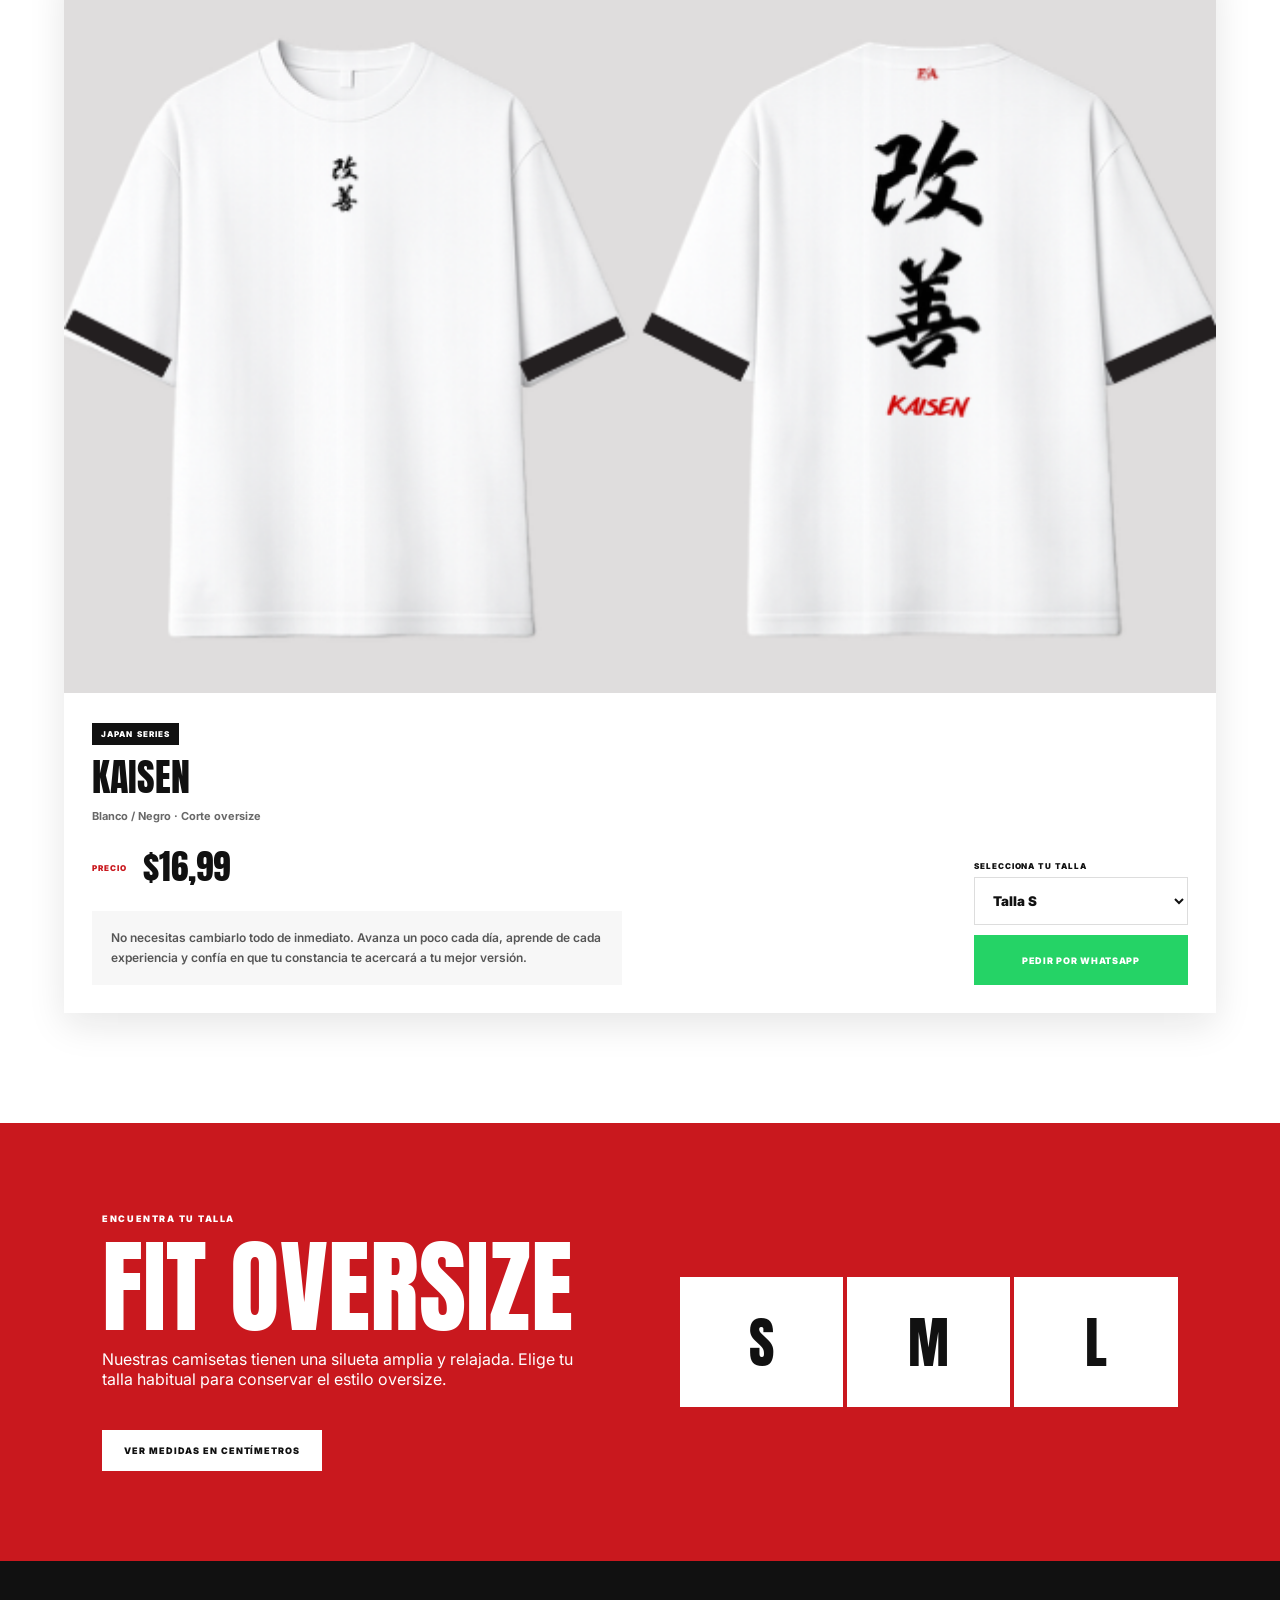
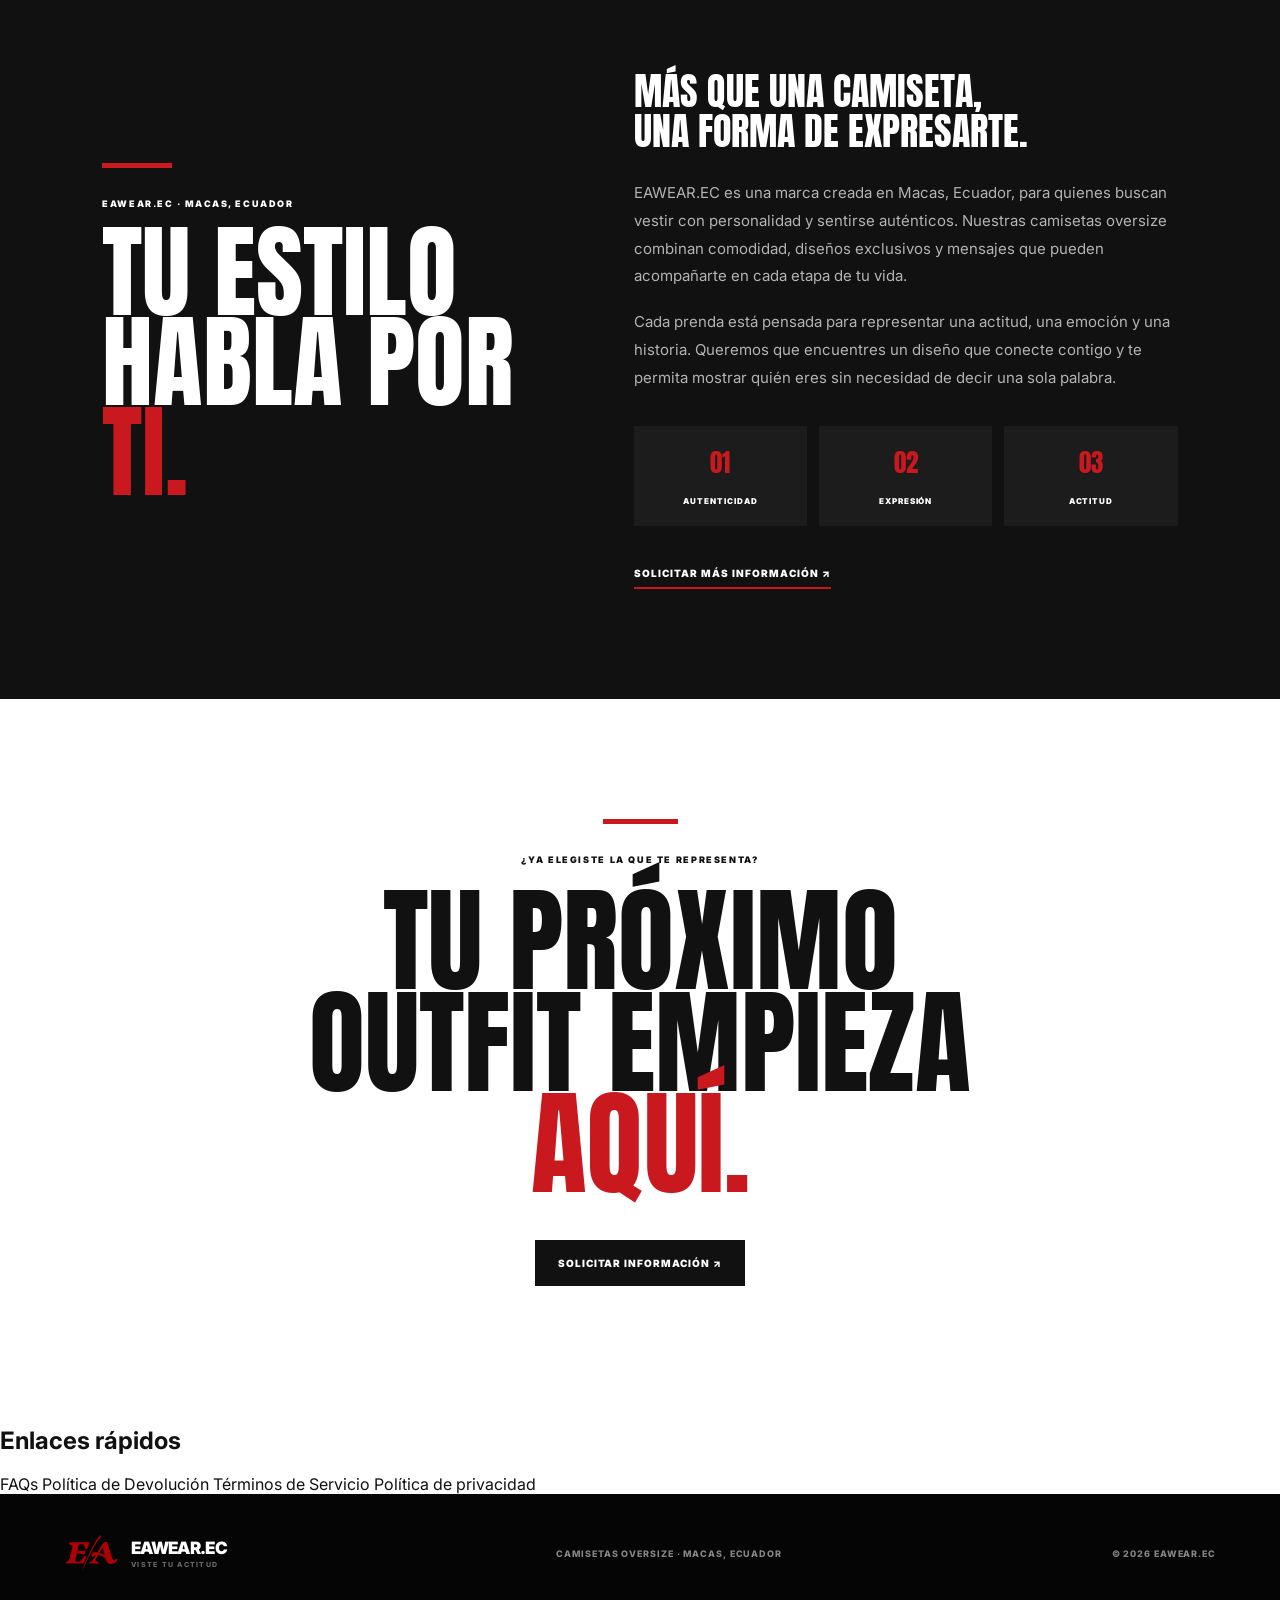
==== commit 5d877608: "Add quick links section to index.html" ====
--- a/index.html
+++ b/index.html
@@ -463,6 +463,37 @@
 
   </main>
 
+  <!-- =================================
+     ENLACES RÁPIDOS
+================================= -->
+
+<section class="enlaces-rapidos">
+  <div class="enlaces-rapidos-contenido">
+
+    <h2>Enlaces rápidos</h2>
+
+    <nav class="lista-enlaces" aria-label="Enlaces de ayuda">
+
+      <a href="informacion.html#faqs">
+        FAQs
+      </a>
+
+      <a href="informacion.html#devoluciones">
+        Política de Devolución
+      </a>
+
+      <a href="informacion.html#terminos">
+        Términos de Servicio
+      </a>
+
+      <a href="informacion.html#privacidad">
+        Política de privacidad
+      </a>
+
+    </nav>
+
+  </div>
+</section>
   <!-- PIE DE PÁGINA -->
 
   <footer>
--- a/css/estilos.css
+++ b/css/estilos.css
@@ -1604,3 +1604,31 @@
     padding: 17px;
   }
 }
+
+.enlaces-legales {
+  display: flex;
+  flex-wrap: wrap;
+  justify-content: center;
+  gap: 12px 24px;
+  margin-top: 25px;
+}
+
+.enlaces-legales a {
+  color: #ffffff;
+  font-size: 13px;
+  font-weight: 700;
+  text-decoration: none;
+}
+
+.enlaces-legales a:hover {
+  color: #c91520;
+  text-decoration: underline;
+}
+
+@media (max-width: 600px) {
+  .enlaces-legales {
+    flex-direction: column;
+    align-items: center;
+    gap: 12px;
+  }
+}
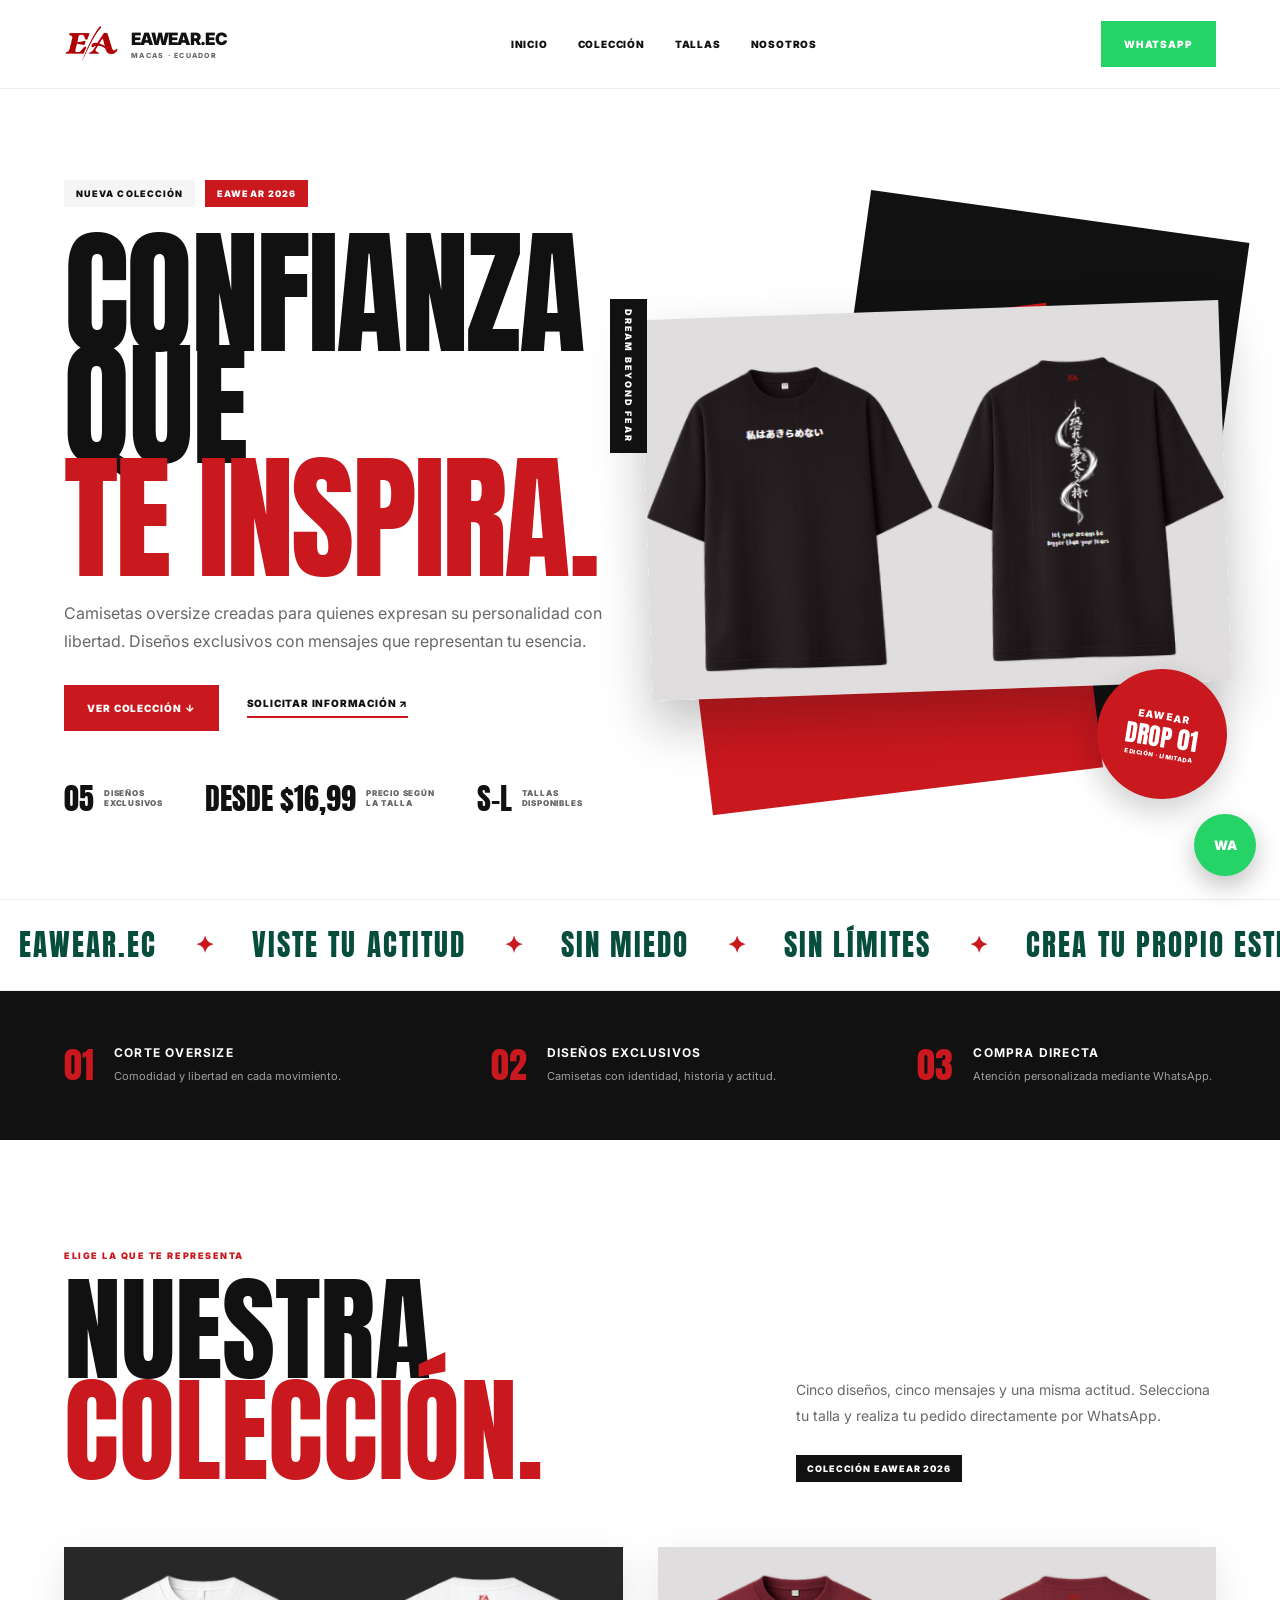
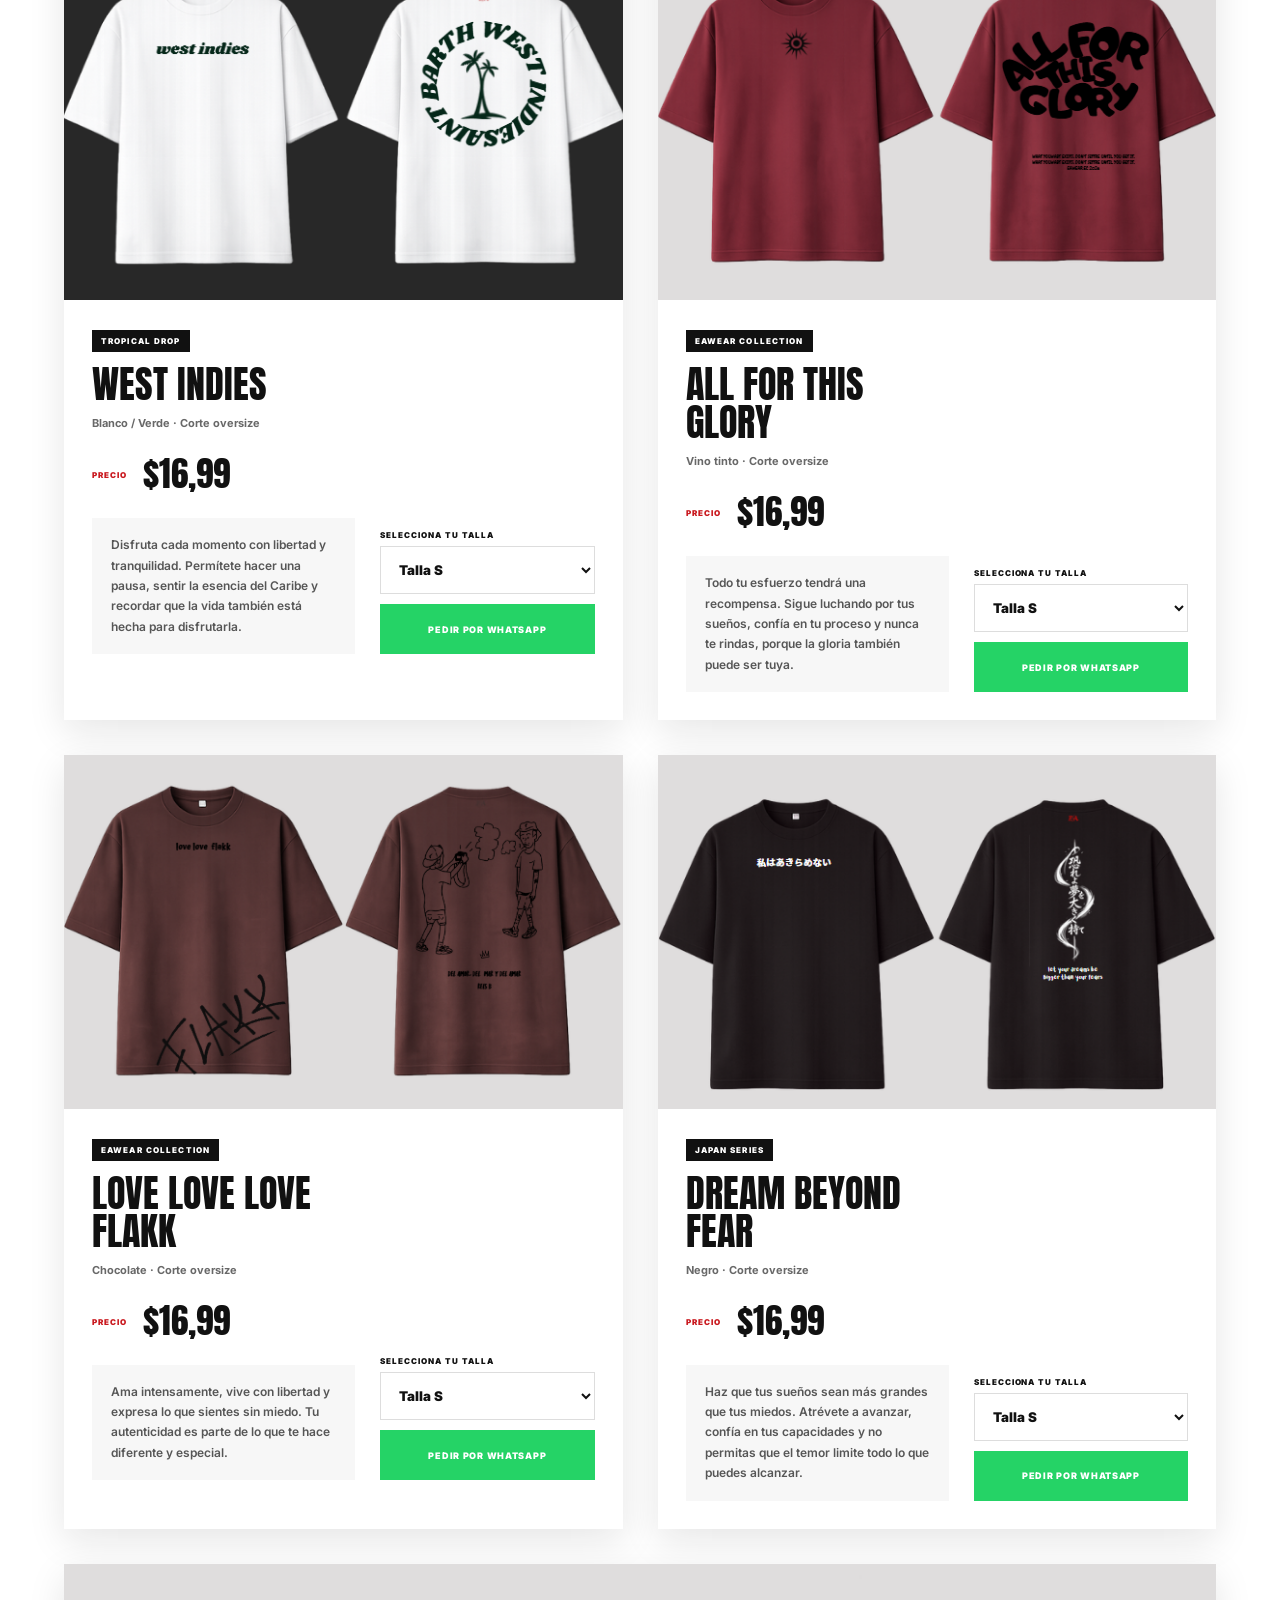
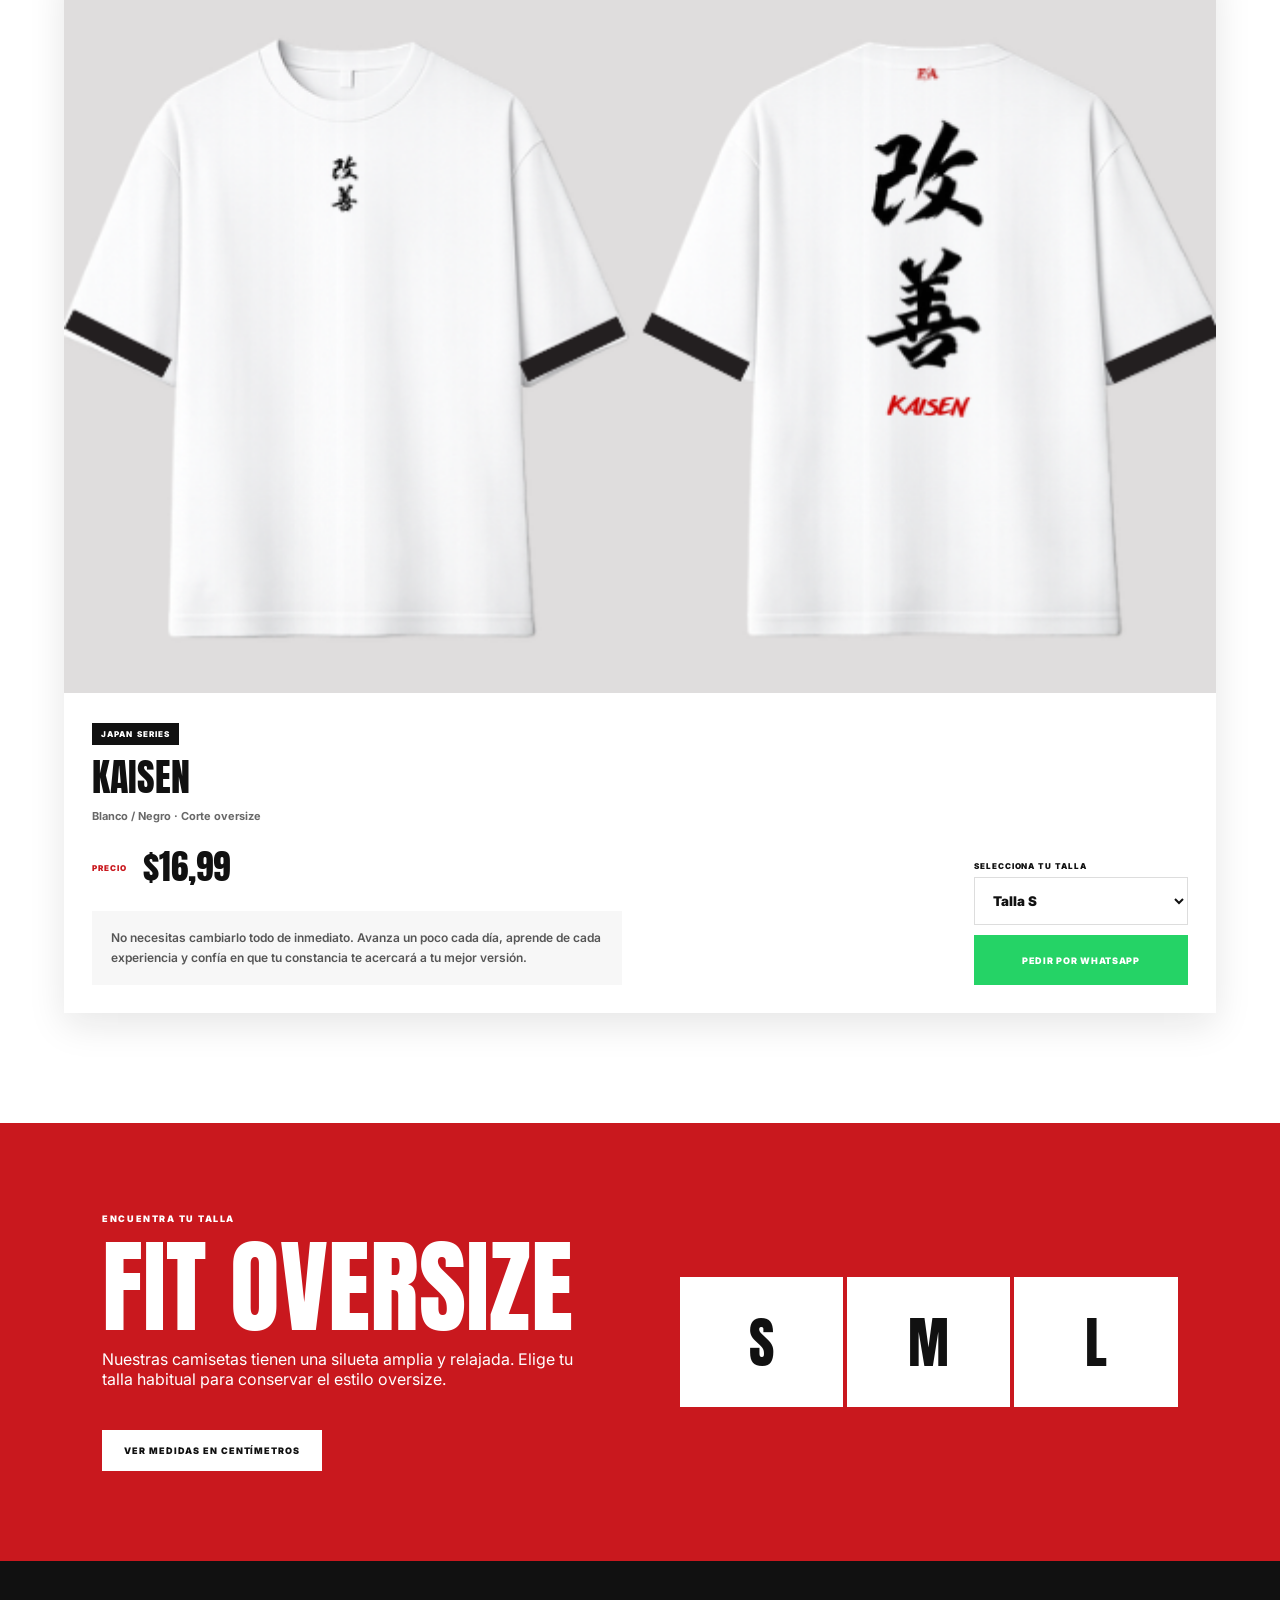
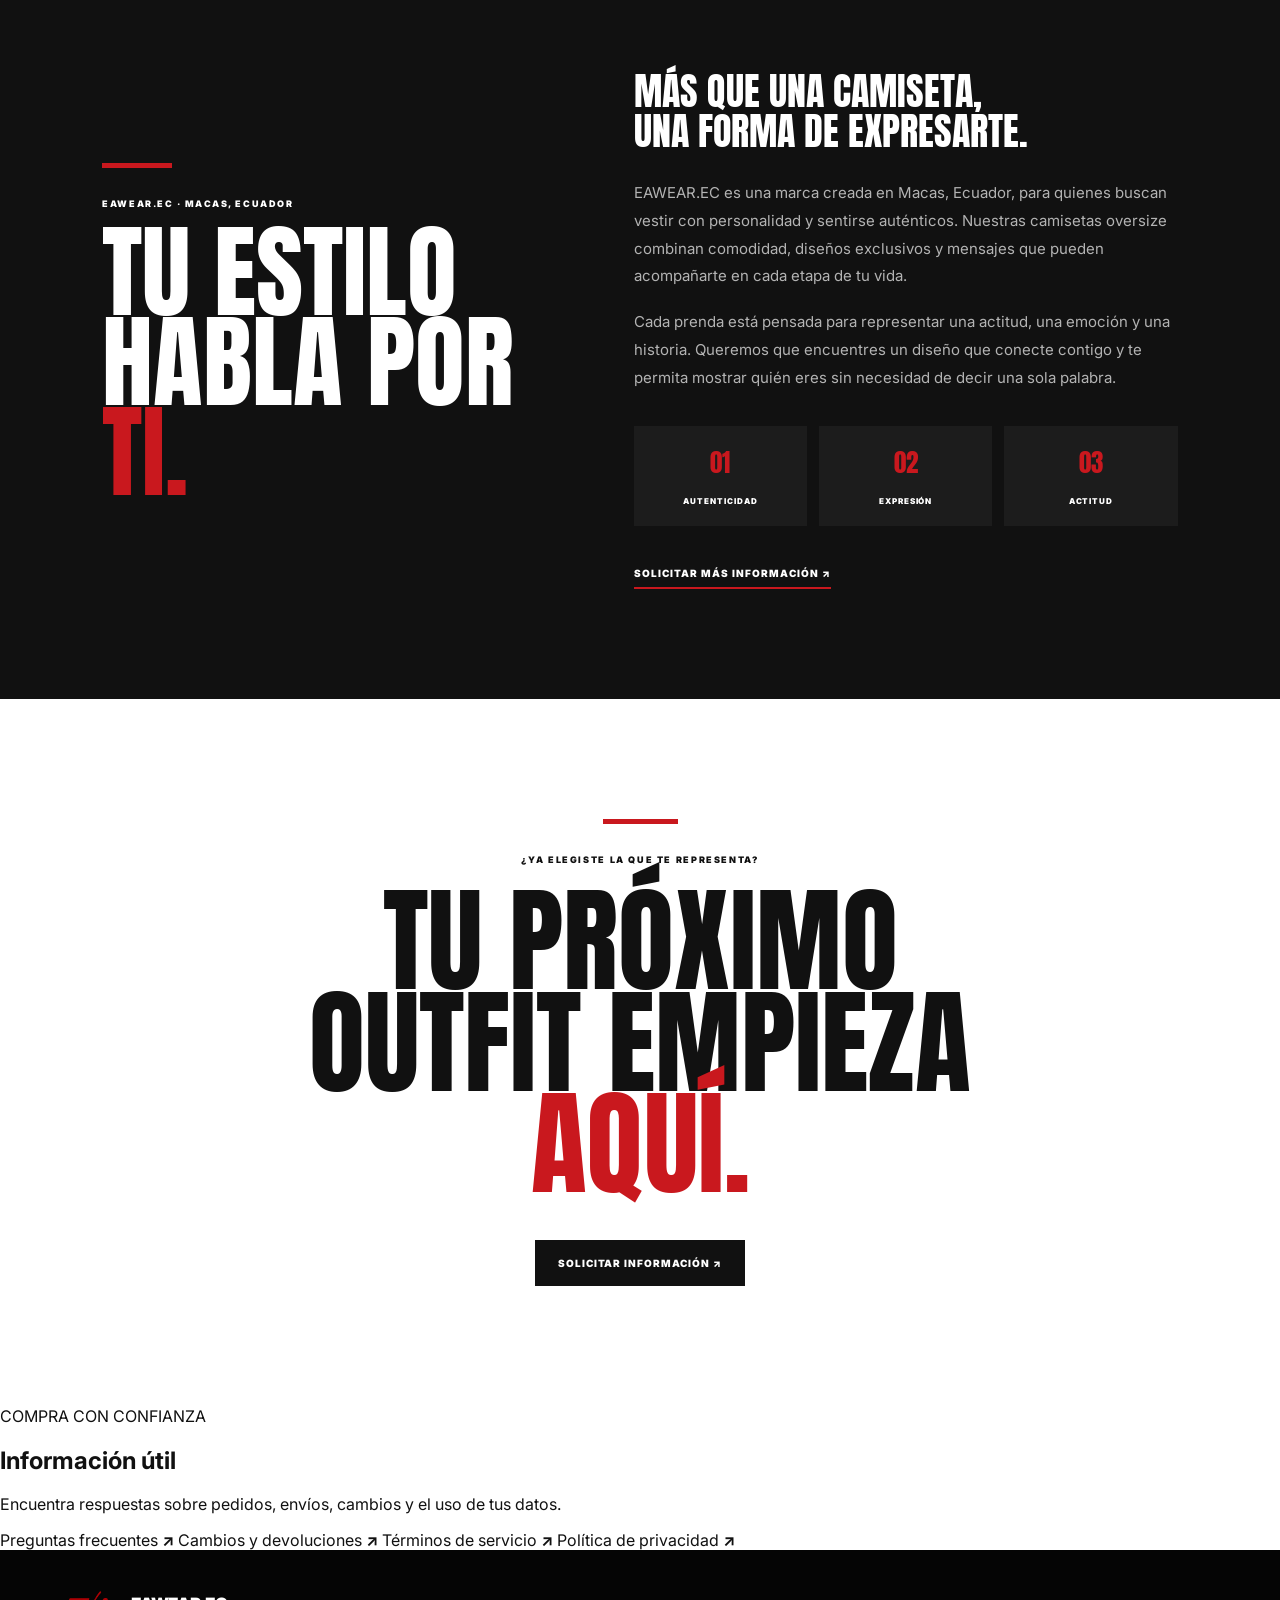
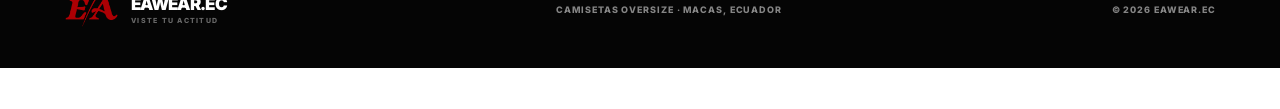
==== commit f706a54c: "Update quick links section with new information" ====
--- a/index.html
+++ b/index.html
@@ -463,37 +463,59 @@
 
   </main>
 
-  <!-- =================================
-     ENLACES RÁPIDOS
+<!-- =================================
+     INFORMACIÓN Y POLÍTICAS
 ================================= -->
 
-<section class="enlaces-rapidos">
-  <div class="enlaces-rapidos-contenido">
-
-    <h2>Enlaces rápidos</h2>
-
-    <nav class="lista-enlaces" aria-label="Enlaces de ayuda">
+<section id="ea-informacion" class="ea-informacion">
+
+  <div class="ea-informacion-contenido">
+
+    <div class="ea-informacion-encabezado">
+
+      <div>
+        <span class="ea-informacion-etiqueta">
+          COMPRA CON CONFIANZA
+        </span>
+
+        <h2>Información útil</h2>
+      </div>
+
+      <p>
+        Encuentra respuestas sobre pedidos, envíos,
+        cambios y el uso de tus datos.
+      </p>
+
+    </div>
+
+    <nav class="ea-informacion-enlaces" aria-label="Información de la tienda">
 
       <a href="informacion.html#faqs">
-        FAQs
+        <span>Preguntas frecuentes</span>
+        <strong>↗</strong>
       </a>
 
       <a href="informacion.html#devoluciones">
-        Política de Devolución
+        <span>Cambios y devoluciones</span>
+        <strong>↗</strong>
       </a>
 
       <a href="informacion.html#terminos">
-        Términos de Servicio
+        <span>Términos de servicio</span>
+        <strong>↗</strong>
       </a>
 
       <a href="informacion.html#privacidad">
-        Política de privacidad
+        <span>Política de privacidad</span>
+        <strong>↗</strong>
       </a>
 
     </nav>
 
   </div>
+
 </section>
+  
   <!-- PIE DE PÁGINA -->
 
   <footer>
--- a/css/estilos.css
+++ b/css/estilos.css
@@ -1632,3 +1632,106 @@
     gap: 12px;
   }
 }
+
+/* =================================
+   ENLACES RÁPIDOS
+================================= */
+
+.enlaces-rapidos {
+  width: 100%;
+  padding: 52px 6%;
+  background-color: #ffffff;
+  border-top: 1px solid #eeeeee;
+}
+
+.enlaces-rapidos-contenido {
+  width: 100%;
+  max-width: 1200px;
+  margin: 0 auto;
+}
+
+.enlaces-rapidos h2 {
+  margin: 0 0 25px;
+  padding: 0;
+  color: #101010;
+  font-family: Arial, Helvetica, sans-serif;
+  font-size: 22px;
+  font-weight: 800;
+  line-height: 1.2;
+  text-transform: none;
+  letter-spacing: normal;
+}
+
+.lista-enlaces {
+  display: flex;
+  flex-wrap: wrap;
+  align-items: center;
+  gap: 15px 40px;
+}
+
+.lista-enlaces a {
+  position: relative;
+  display: inline-block;
+  padding: 0;
+  color: #101010;
+  background: transparent;
+  border: none;
+  font-family: Arial, Helvetica, sans-serif;
+  font-size: 17px;
+  font-weight: 500;
+  line-height: 1.5;
+  text-decoration: none;
+  text-transform: none;
+  transition:
+    color 0.25s ease,
+    transform 0.25s ease;
+}
+
+.lista-enlaces a::after {
+  content: "";
+  position: absolute;
+  right: 0;
+  bottom: -4px;
+  left: 0;
+  width: 100%;
+  height: 2px;
+  background-color: #c91520;
+  transform: scaleX(0);
+  transform-origin: left;
+  transition: transform 0.25s ease;
+}
+
+.lista-enlaces a:hover {
+  color: #c91520;
+  transform: translateY(-2px);
+}
+
+.lista-enlaces a:hover::after {
+  transform: scaleX(1);
+}
+
+/* =================================
+   ENLACES RÁPIDOS EN CELULARES
+================================= */
+
+@media (max-width: 600px) {
+  .enlaces-rapidos {
+    padding: 38px 22px;
+  }
+
+  .enlaces-rapidos h2 {
+    margin-bottom: 21px;
+    font-size: 20px;
+  }
+
+  .lista-enlaces {
+    flex-direction: column;
+    align-items: flex-start;
+    gap: 15px;
+  }
+
+  .lista-enlaces a {
+    width: auto;
+    font-size: 16px;
+  }
+}
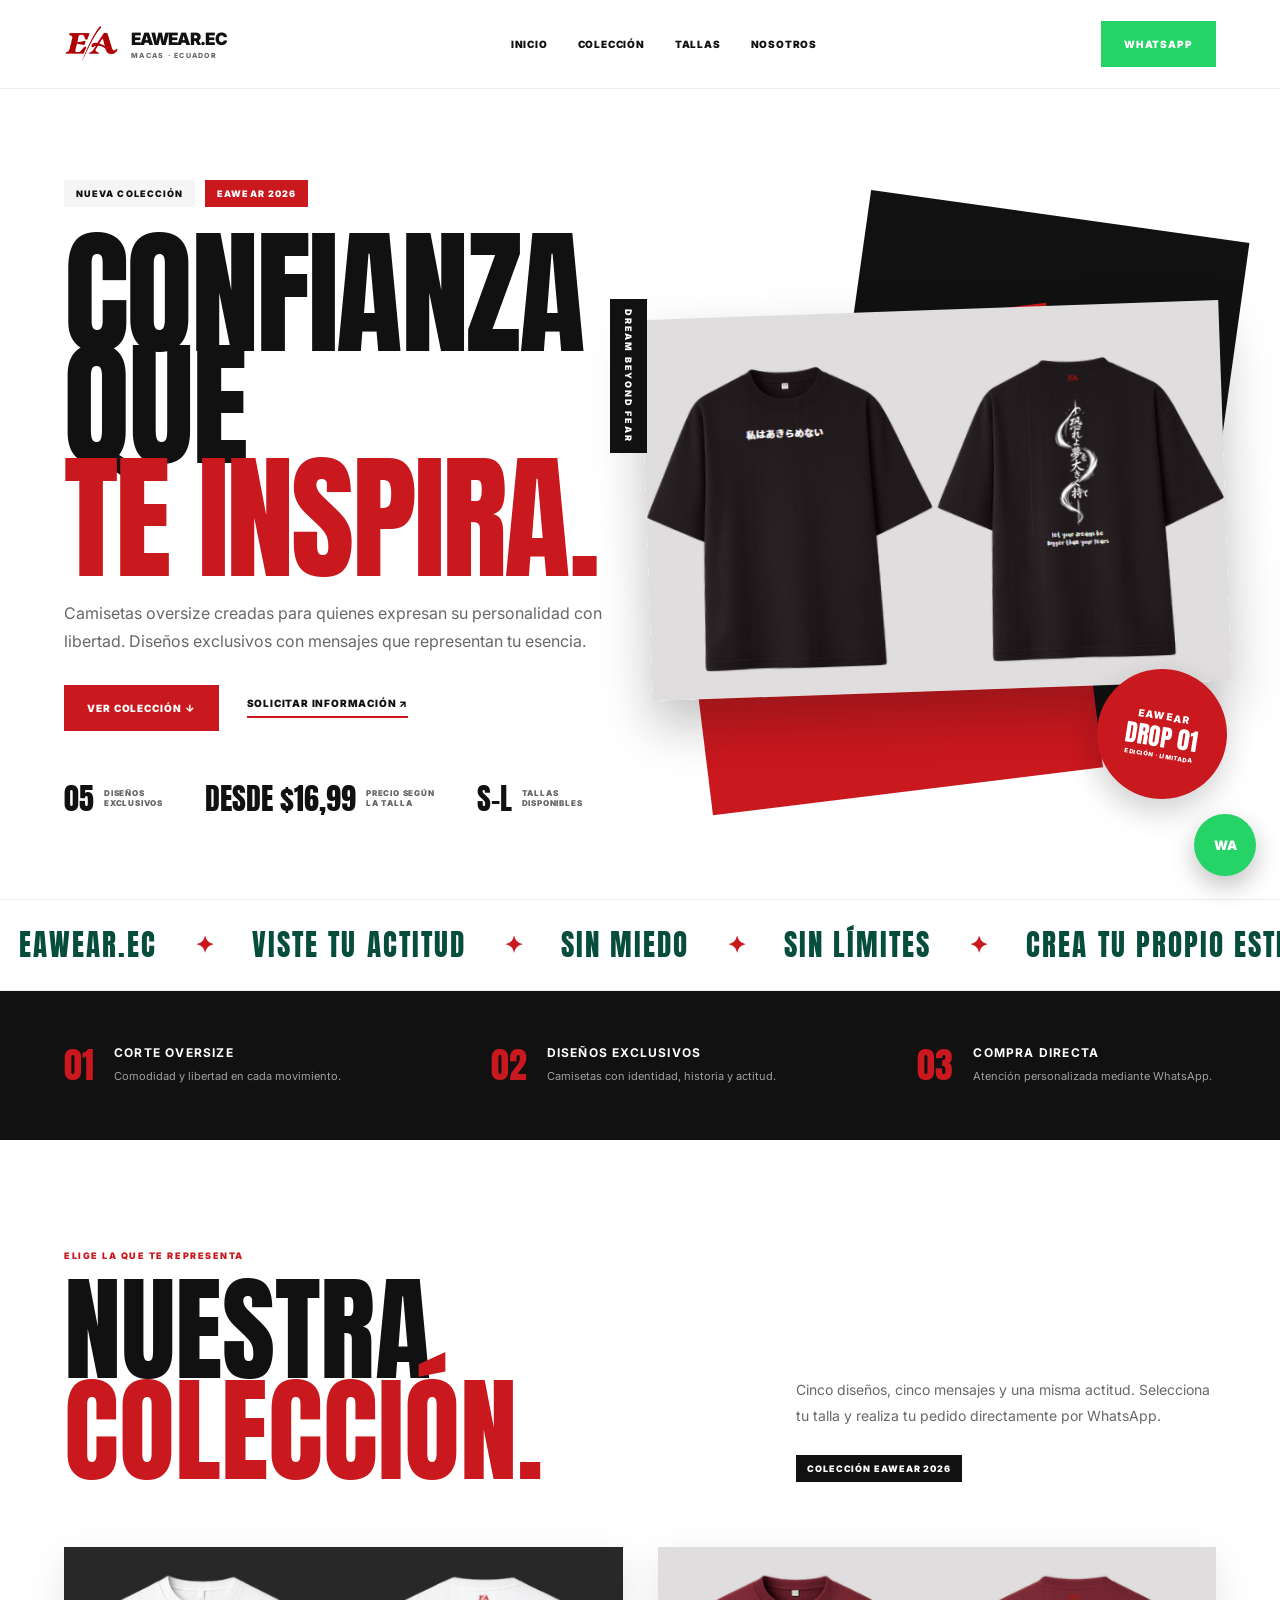
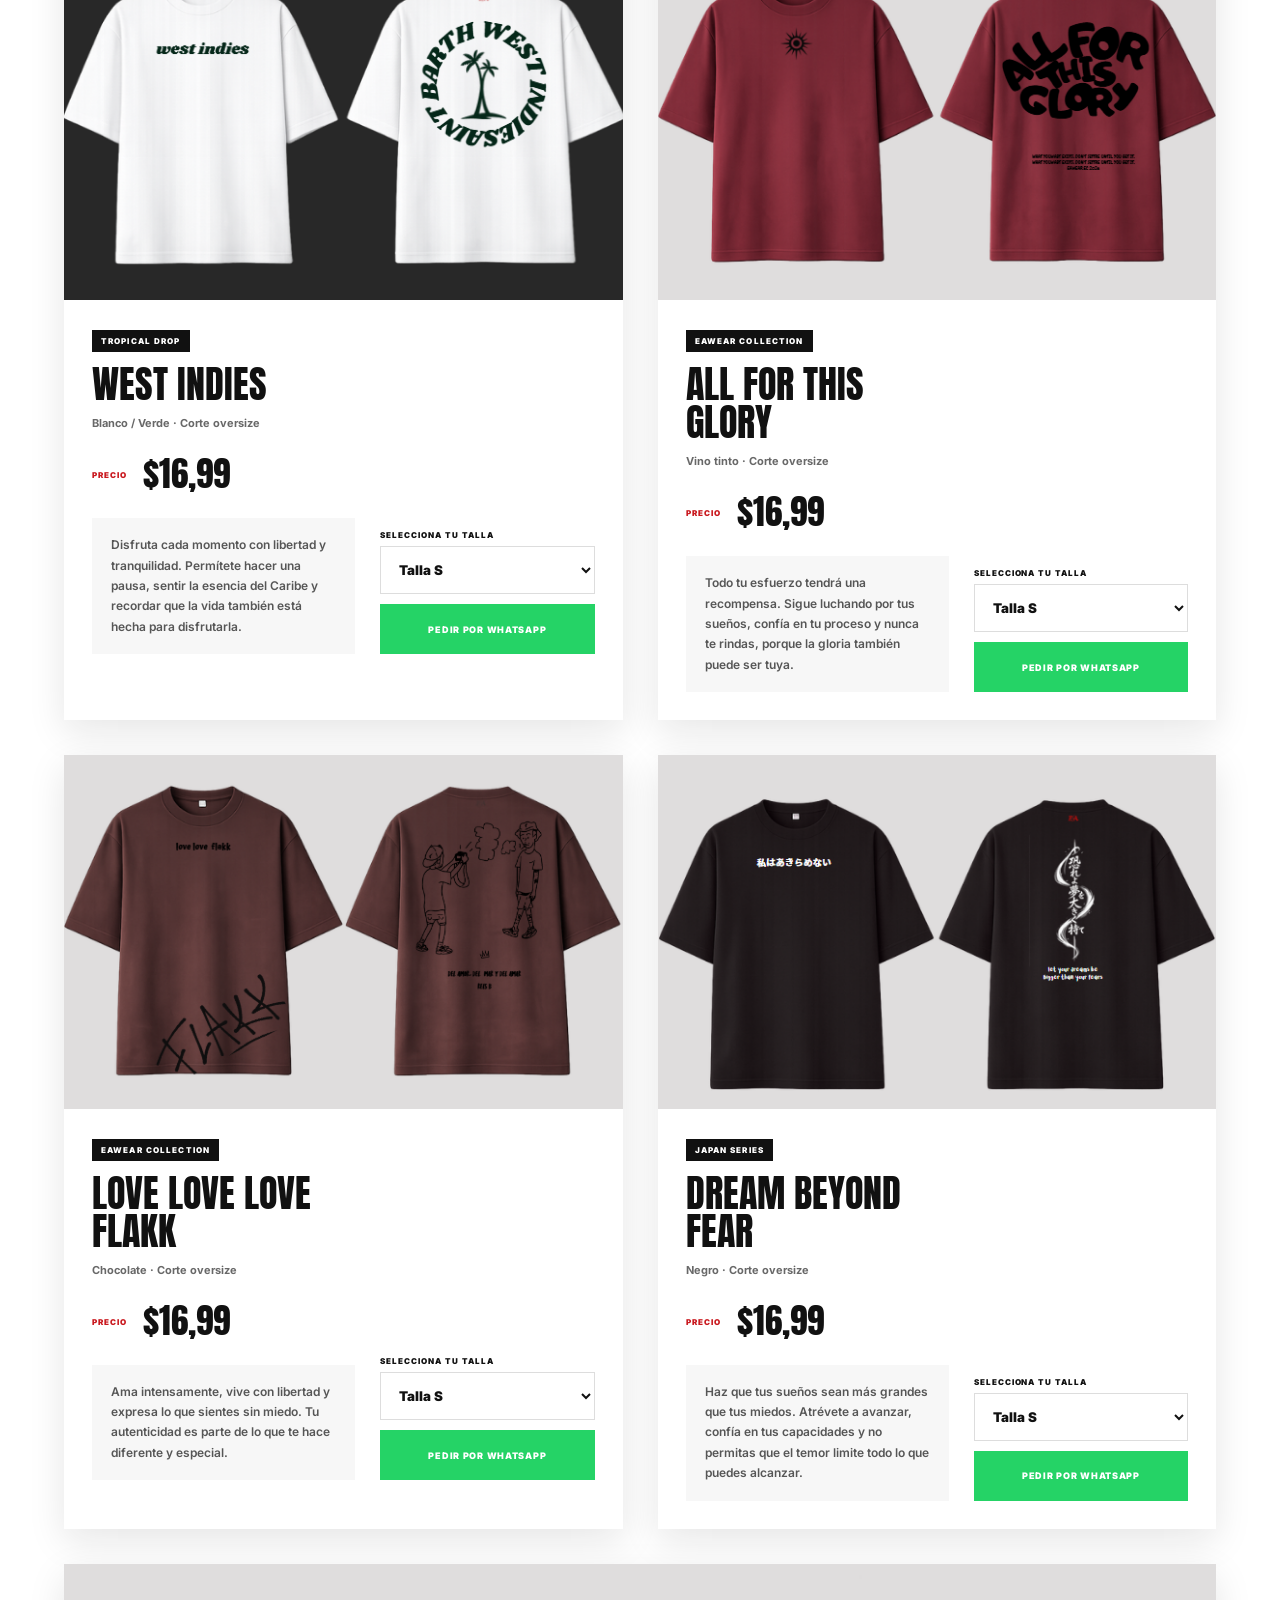
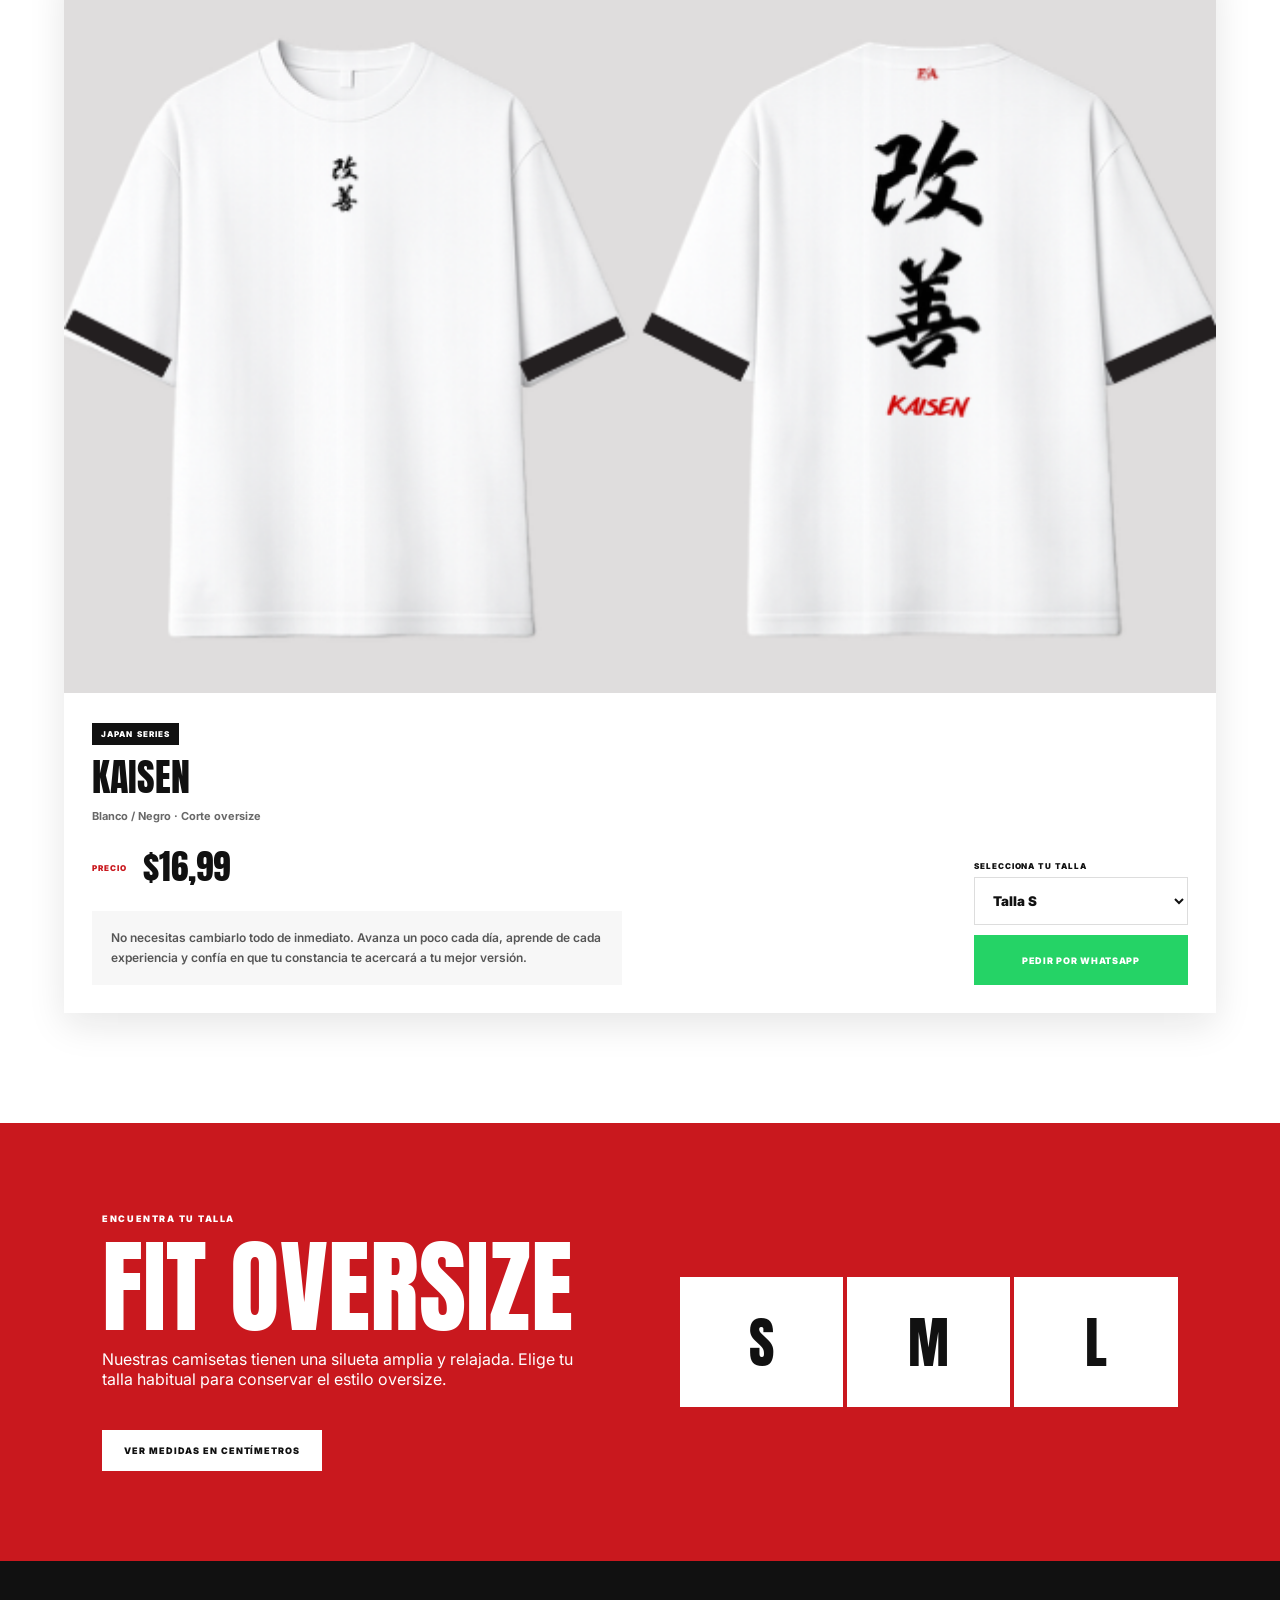
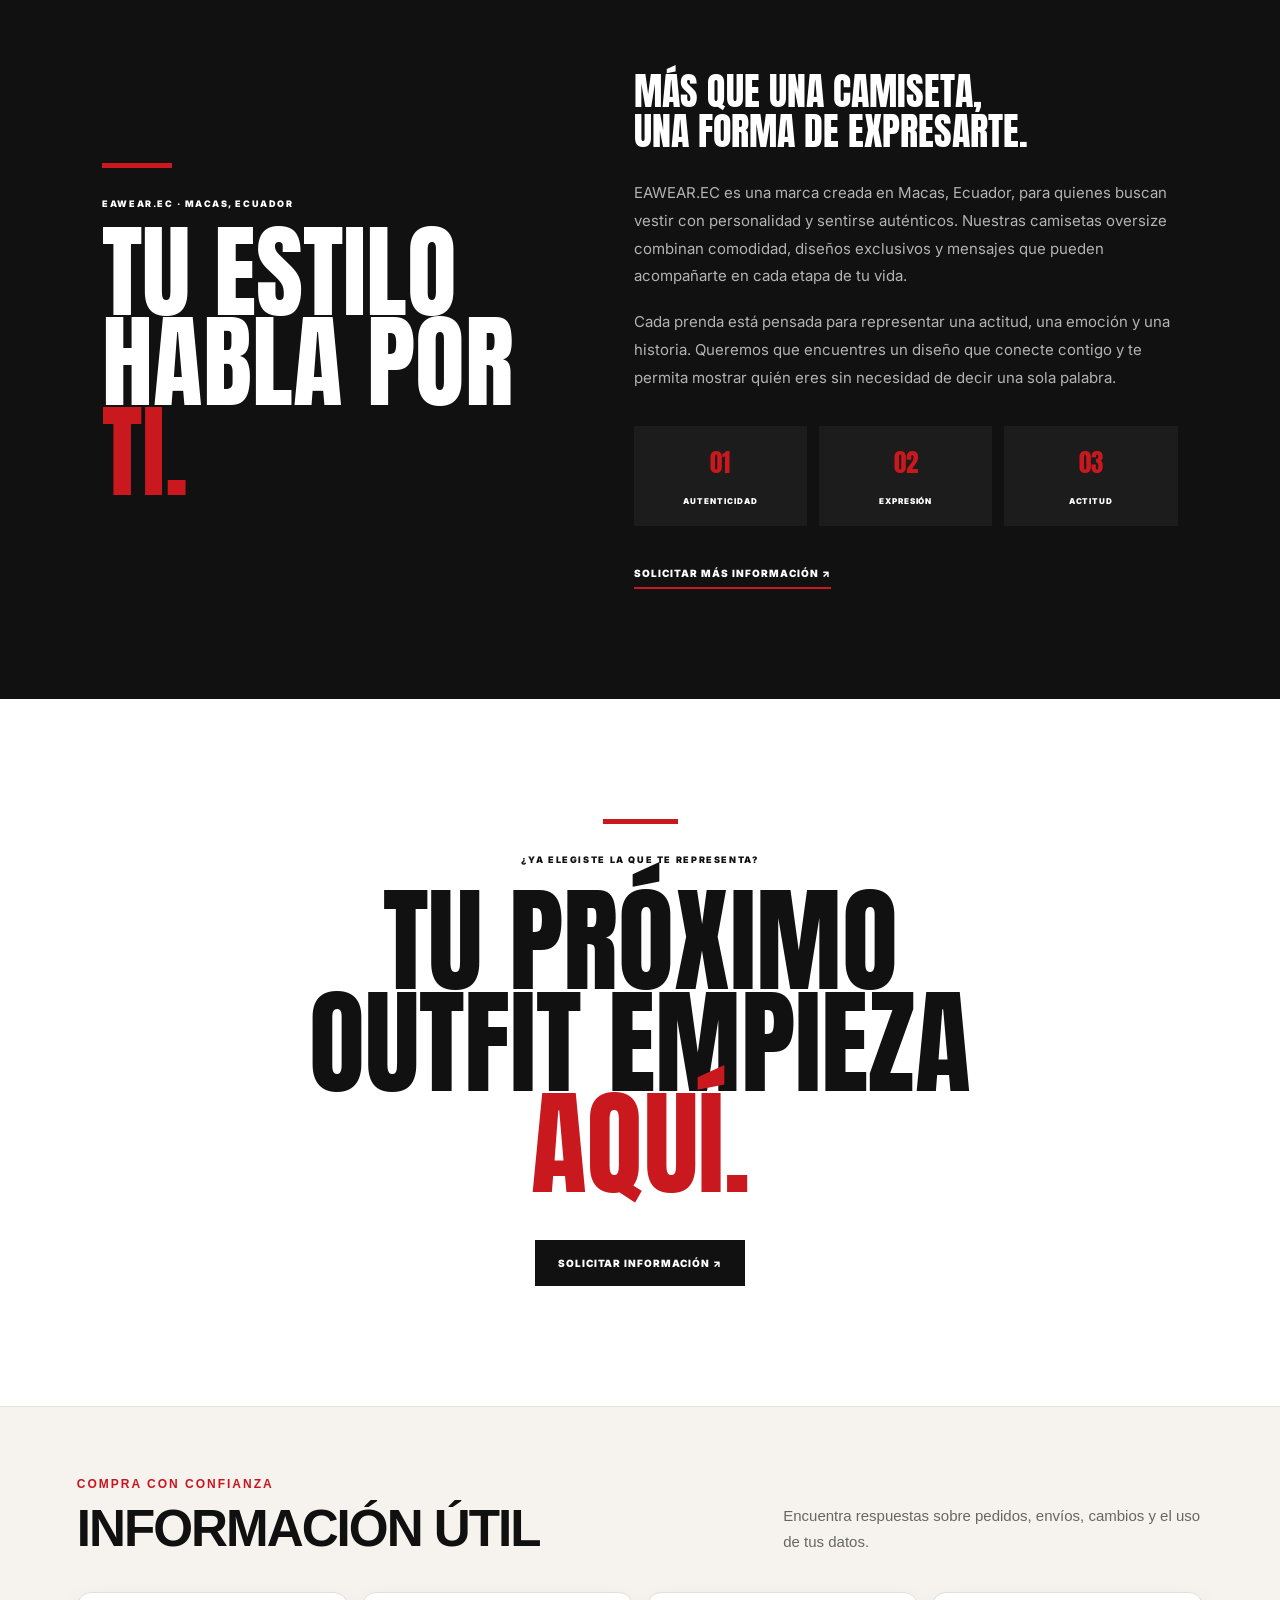
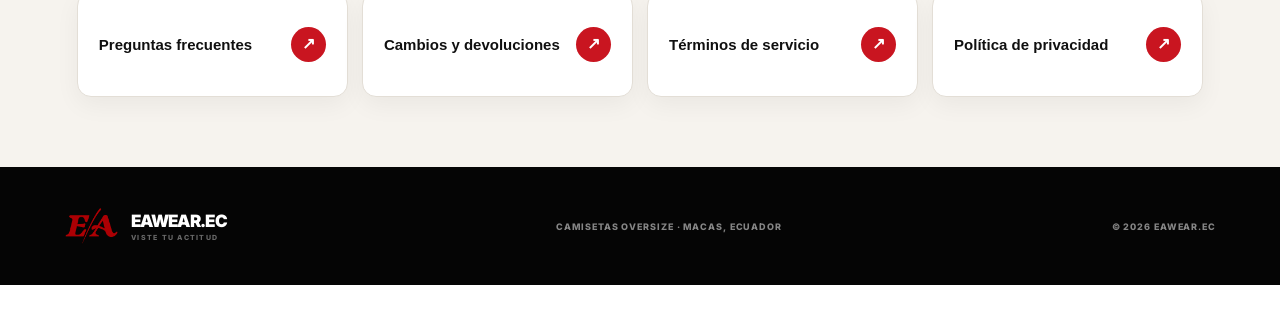
==== commit 70b2c728: "Add cache-busting query parameter to estilos.css" ====
--- a/index.html
+++ b/index.html
@@ -25,7 +25,7 @@
     rel="stylesheet"
   >
 
-  <link rel="stylesheet" href="css/estilos.css">
+  <link rel="stylesheet" href="css/estilos.css?v=4">
 </head>
 
 <body>
--- a/css/estilos.css
+++ b/css/estilos.css
@@ -1633,105 +1633,184 @@
   }
 }
 
-/* =================================
-   ENLACES RÁPIDOS
-================================= */
-
-.enlaces-rapidos {
+/* ==========================================
+   INFORMACIÓN Y POLÍTICAS — EAWEAR
+========================================== */
+
+#ea-informacion {
+  display: block;
   width: 100%;
-  padding: 52px 6%;
-  background-color: #ffffff;
-  border-top: 1px solid #eeeeee;
-}
-
-.enlaces-rapidos-contenido {
+  margin: 0;
+  padding: 70px 6%;
+  background-color: #f6f3ee;
+  border-top: 1px solid #e6e1da;
+  box-sizing: border-box;
+}
+
+#ea-informacion * {
+  box-sizing: border-box;
+}
+
+#ea-informacion .ea-informacion-contenido {
   width: 100%;
-  max-width: 1200px;
+  max-width: 1240px;
   margin: 0 auto;
 }
 
-.enlaces-rapidos h2 {
-  margin: 0 0 25px;
+#ea-informacion .ea-informacion-encabezado {
+  display: flex;
+  align-items: flex-end;
+  justify-content: space-between;
+  gap: 40px;
+  margin-bottom: 38px;
+}
+
+#ea-informacion .ea-informacion-etiqueta {
+  display: block;
+  margin: 0 0 12px;
   padding: 0;
-  color: #101010;
+  color: #c91520;
+  background: transparent;
   font-family: Arial, Helvetica, sans-serif;
-  font-size: 22px;
-  font-weight: 800;
+  font-size: 12px;
+  font-weight: 900;
   line-height: 1.2;
-  text-transform: none;
-  letter-spacing: normal;
-}
-
-.lista-enlaces {
-  display: flex;
-  flex-wrap: wrap;
-  align-items: center;
-  gap: 15px 40px;
-}
-
-.lista-enlaces a {
-  position: relative;
-  display: inline-block;
+  letter-spacing: 2px;
+}
+
+#ea-informacion h2 {
+  margin: 0;
   padding: 0;
   color: #101010;
   background: transparent;
-  border: none;
   font-family: Arial, Helvetica, sans-serif;
-  font-size: 17px;
-  font-weight: 500;
-  line-height: 1.5;
+  font-size: clamp(34px, 4vw, 52px);
+  font-weight: 900;
+  line-height: 1;
+  letter-spacing: -2px;
+  text-transform: uppercase;
+}
+
+#ea-informacion .ea-informacion-encabezado p {
+  width: 100%;
+  max-width: 420px;
+  margin: 0;
+  padding: 0;
+  color: #666666;
+  background: transparent;
+  font-family: Arial, Helvetica, sans-serif;
+  font-size: 15px;
+  font-weight: 400;
+  line-height: 1.7;
+}
+
+#ea-informacion .ea-informacion-enlaces {
+  display: grid;
+  grid-template-columns: repeat(4, minmax(0, 1fr));
+  gap: 14px;
+  width: 100%;
+  margin: 0;
+  padding: 0;
+}
+
+#ea-informacion .ea-informacion-enlaces a {
+  display: flex;
+  align-items: center;
+  justify-content: space-between;
+  gap: 15px;
+  min-height: 105px;
+  margin: 0;
+  padding: 24px 21px;
+  color: #101010;
+  background-color: #ffffff;
+  border: 1px solid #e3ded6;
+  border-radius: 14px;
+  box-shadow: 0 8px 25px rgba(0, 0, 0, 0.05);
+  font-family: Arial, Helvetica, sans-serif;
+  font-size: 15px;
+  font-weight: 800;
+  line-height: 1.3;
   text-decoration: none;
   text-transform: none;
   transition:
     color 0.25s ease,
+    background-color 0.25s ease,
+    border-color 0.25s ease,
+    transform 0.25s ease,
+    box-shadow 0.25s ease;
+}
+
+#ea-informacion .ea-informacion-enlaces a strong {
+  display: flex;
+  align-items: center;
+  justify-content: center;
+  flex: 0 0 35px;
+  width: 35px;
+  height: 35px;
+  margin: 0;
+  padding: 0;
+  color: #ffffff;
+  background-color: #c91520;
+  border-radius: 50%;
+  font-size: 16px;
+  transition:
+    background-color 0.25s ease,
     transform 0.25s ease;
 }
 
-.lista-enlaces a::after {
-  content: "";
-  position: absolute;
-  right: 0;
-  bottom: -4px;
-  left: 0;
-  width: 100%;
-  height: 2px;
+#ea-informacion .ea-informacion-enlaces a:hover {
+  color: #ffffff;
+  background-color: #101010;
+  border-color: #101010;
+  box-shadow: 0 15px 32px rgba(0, 0, 0, 0.14);
+  transform: translateY(-5px);
+}
+
+#ea-informacion .ea-informacion-enlaces a:hover strong {
   background-color: #c91520;
-  transform: scaleX(0);
-  transform-origin: left;
-  transition: transform 0.25s ease;
-}
-
-.lista-enlaces a:hover {
-  color: #c91520;
-  transform: translateY(-2px);
-}
-
-.lista-enlaces a:hover::after {
-  transform: scaleX(1);
-}
-
-/* =================================
-   ENLACES RÁPIDOS EN CELULARES
-================================= */
+  transform: rotate(45deg);
+}
+
+/* TABLETS */
+
+@media (max-width: 950px) {
+  #ea-informacion .ea-informacion-enlaces {
+    grid-template-columns: repeat(2, minmax(0, 1fr));
+  }
+}
+
+/* CELULARES */
 
 @media (max-width: 600px) {
-  .enlaces-rapidos {
-    padding: 38px 22px;
-  }
-
-  .enlaces-rapidos h2 {
-    margin-bottom: 21px;
-    font-size: 20px;
-  }
-
-  .lista-enlaces {
+  #ea-informacion {
+    padding: 48px 20px;
+  }
+
+  #ea-informacion .ea-informacion-encabezado {
     flex-direction: column;
     align-items: flex-start;
-    gap: 15px;
-  }
-
-  .lista-enlaces a {
-    width: auto;
-    font-size: 16px;
-  }
-}
+    gap: 18px;
+    margin-bottom: 28px;
+  }
+
+  #ea-informacion h2 {
+    font-size: 34px;
+    letter-spacing: -1px;
+  }
+
+  #ea-informacion .ea-informacion-encabezado p {
+    max-width: 100%;
+    font-size: 14px;
+  }
+
+  #ea-informacion .ea-informacion-enlaces {
+    grid-template-columns: 1fr;
+    gap: 11px;
+  }
+
+  #ea-informacion .ea-informacion-enlaces a {
+    min-height: 78px;
+    padding: 19px;
+    font-size: 15px;
+  }
+}
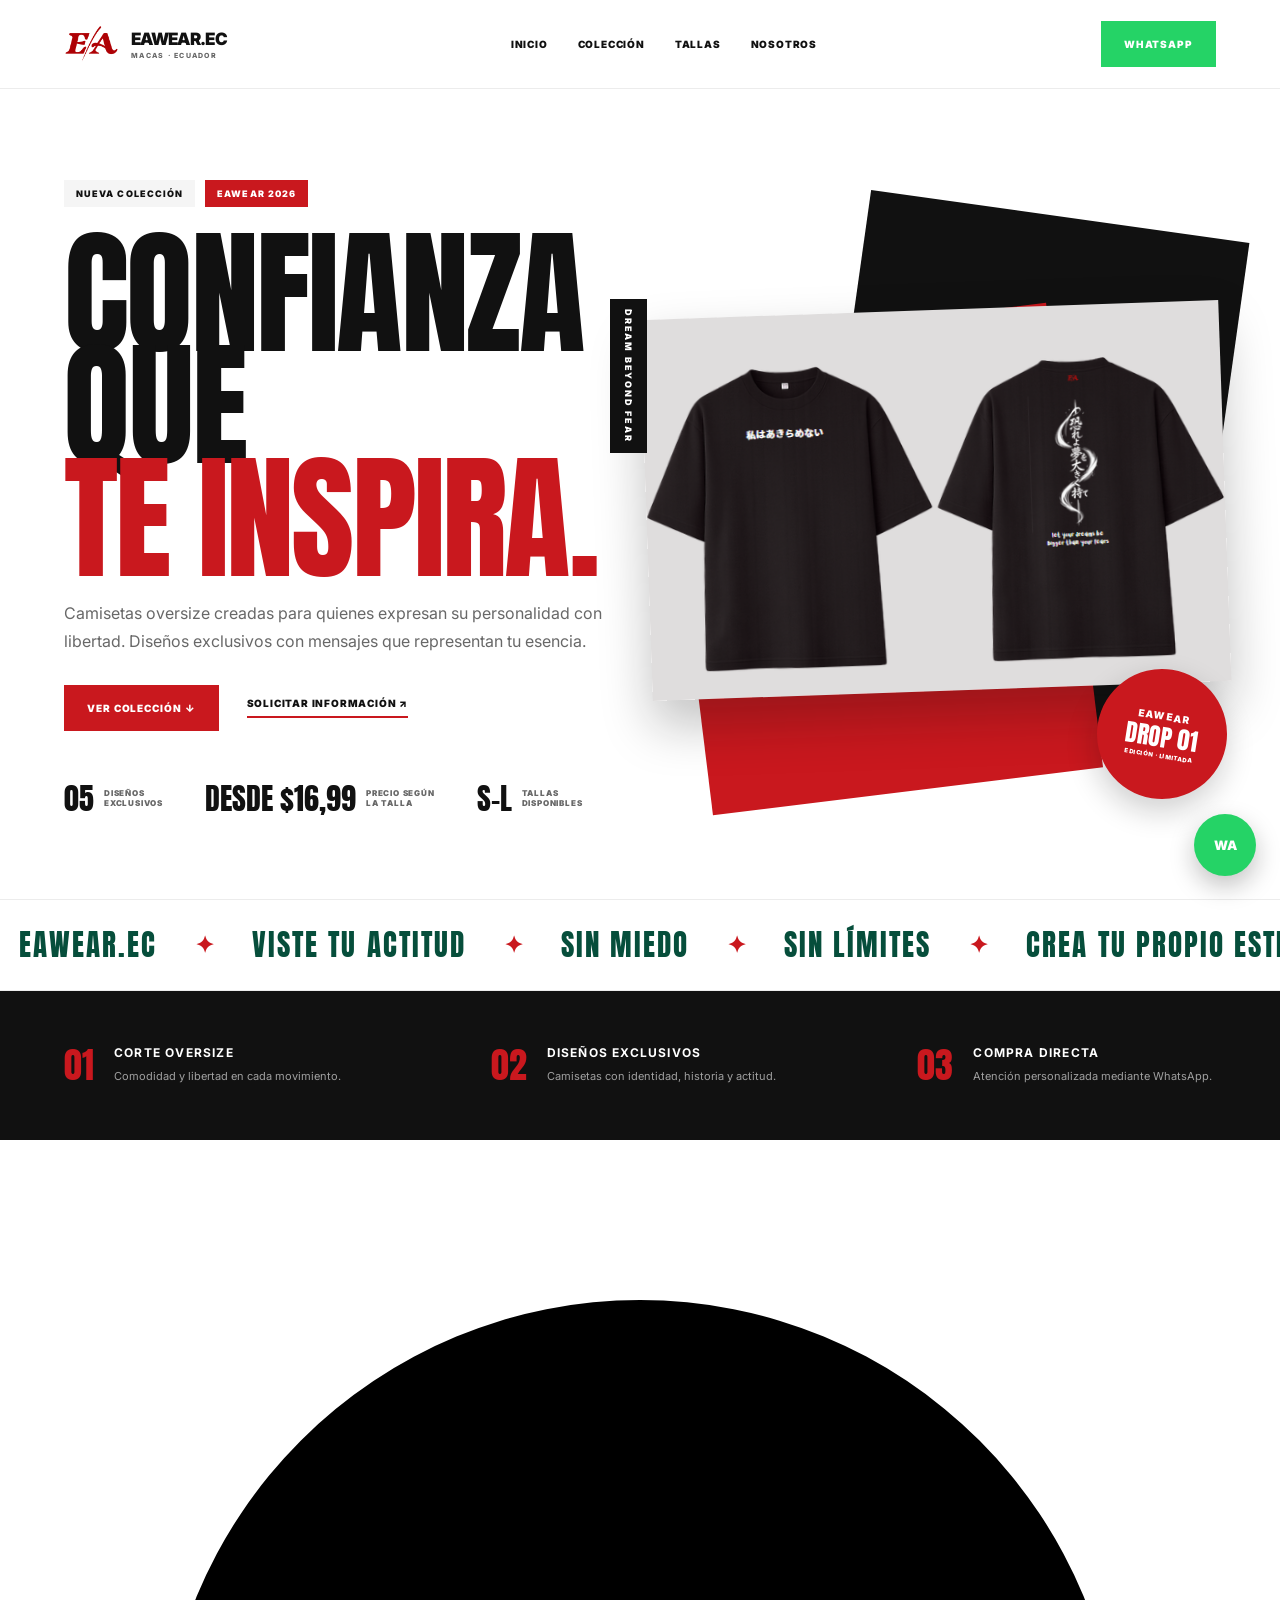
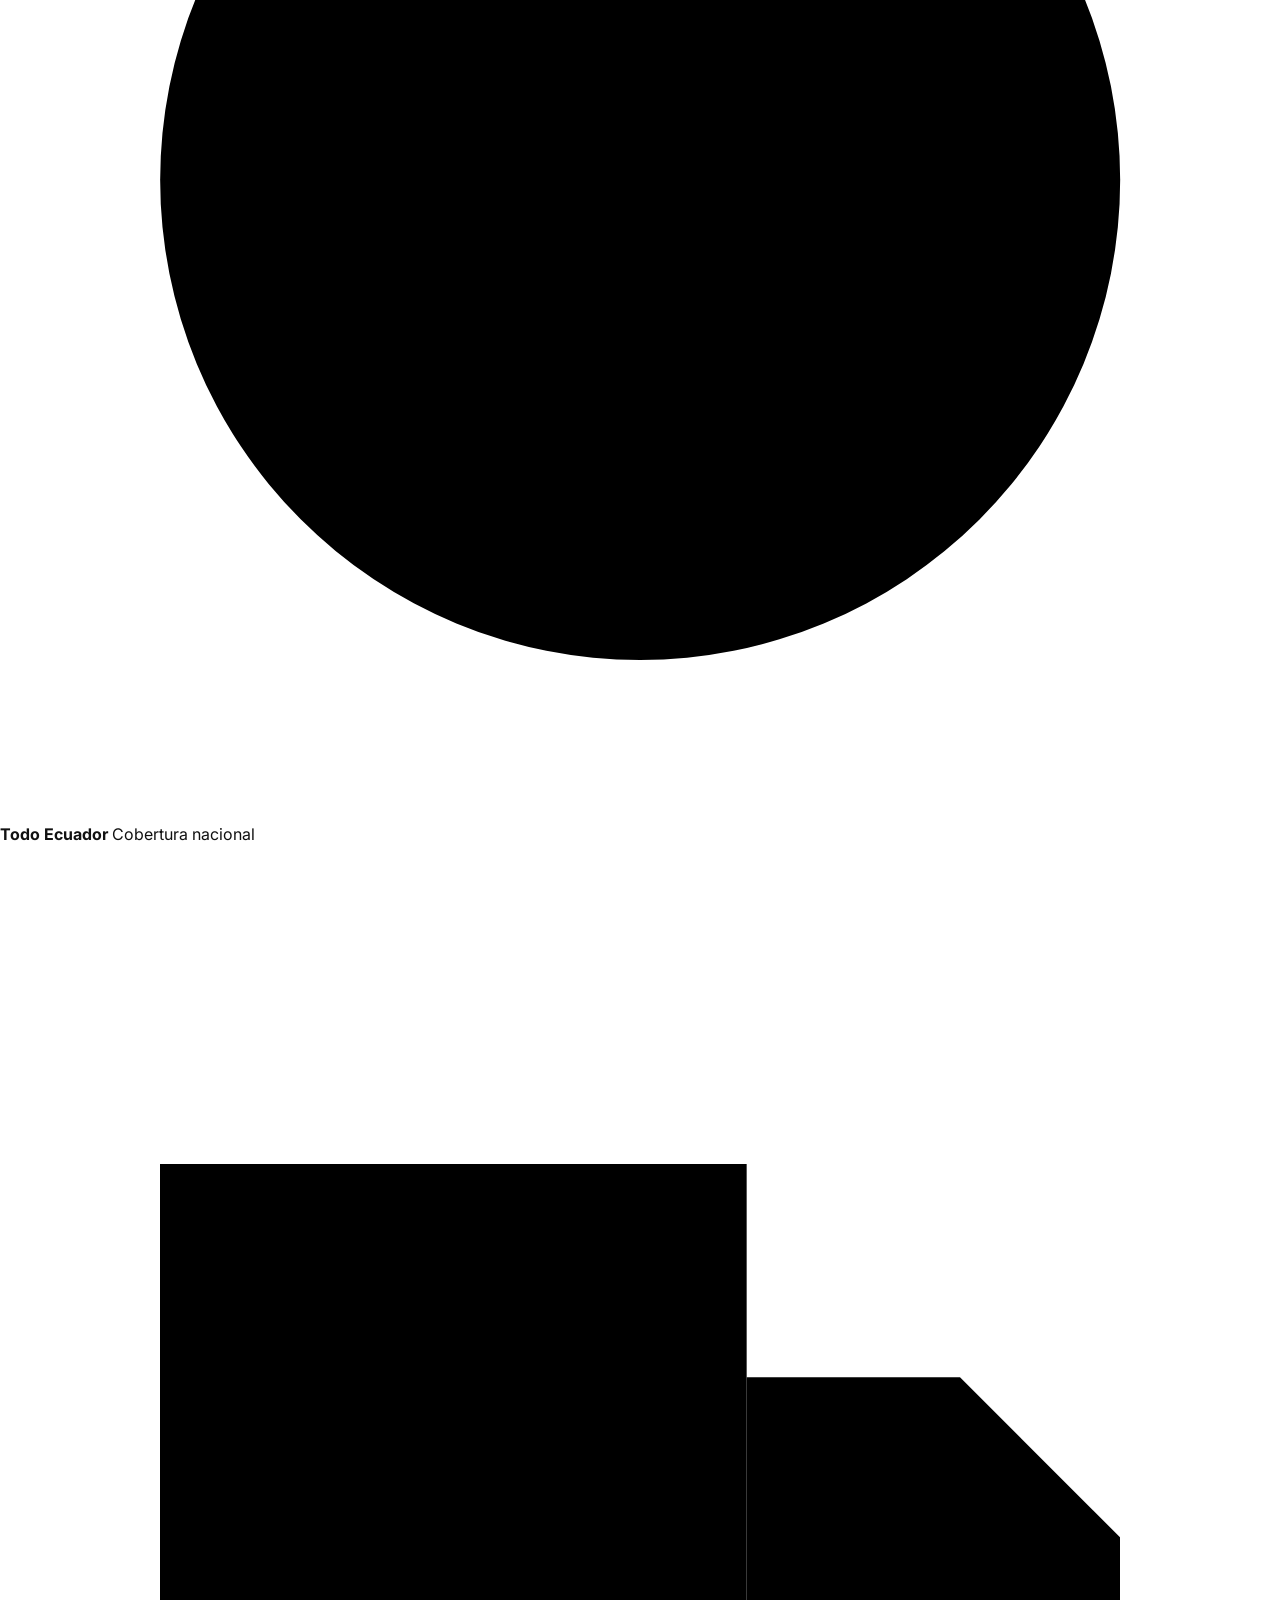
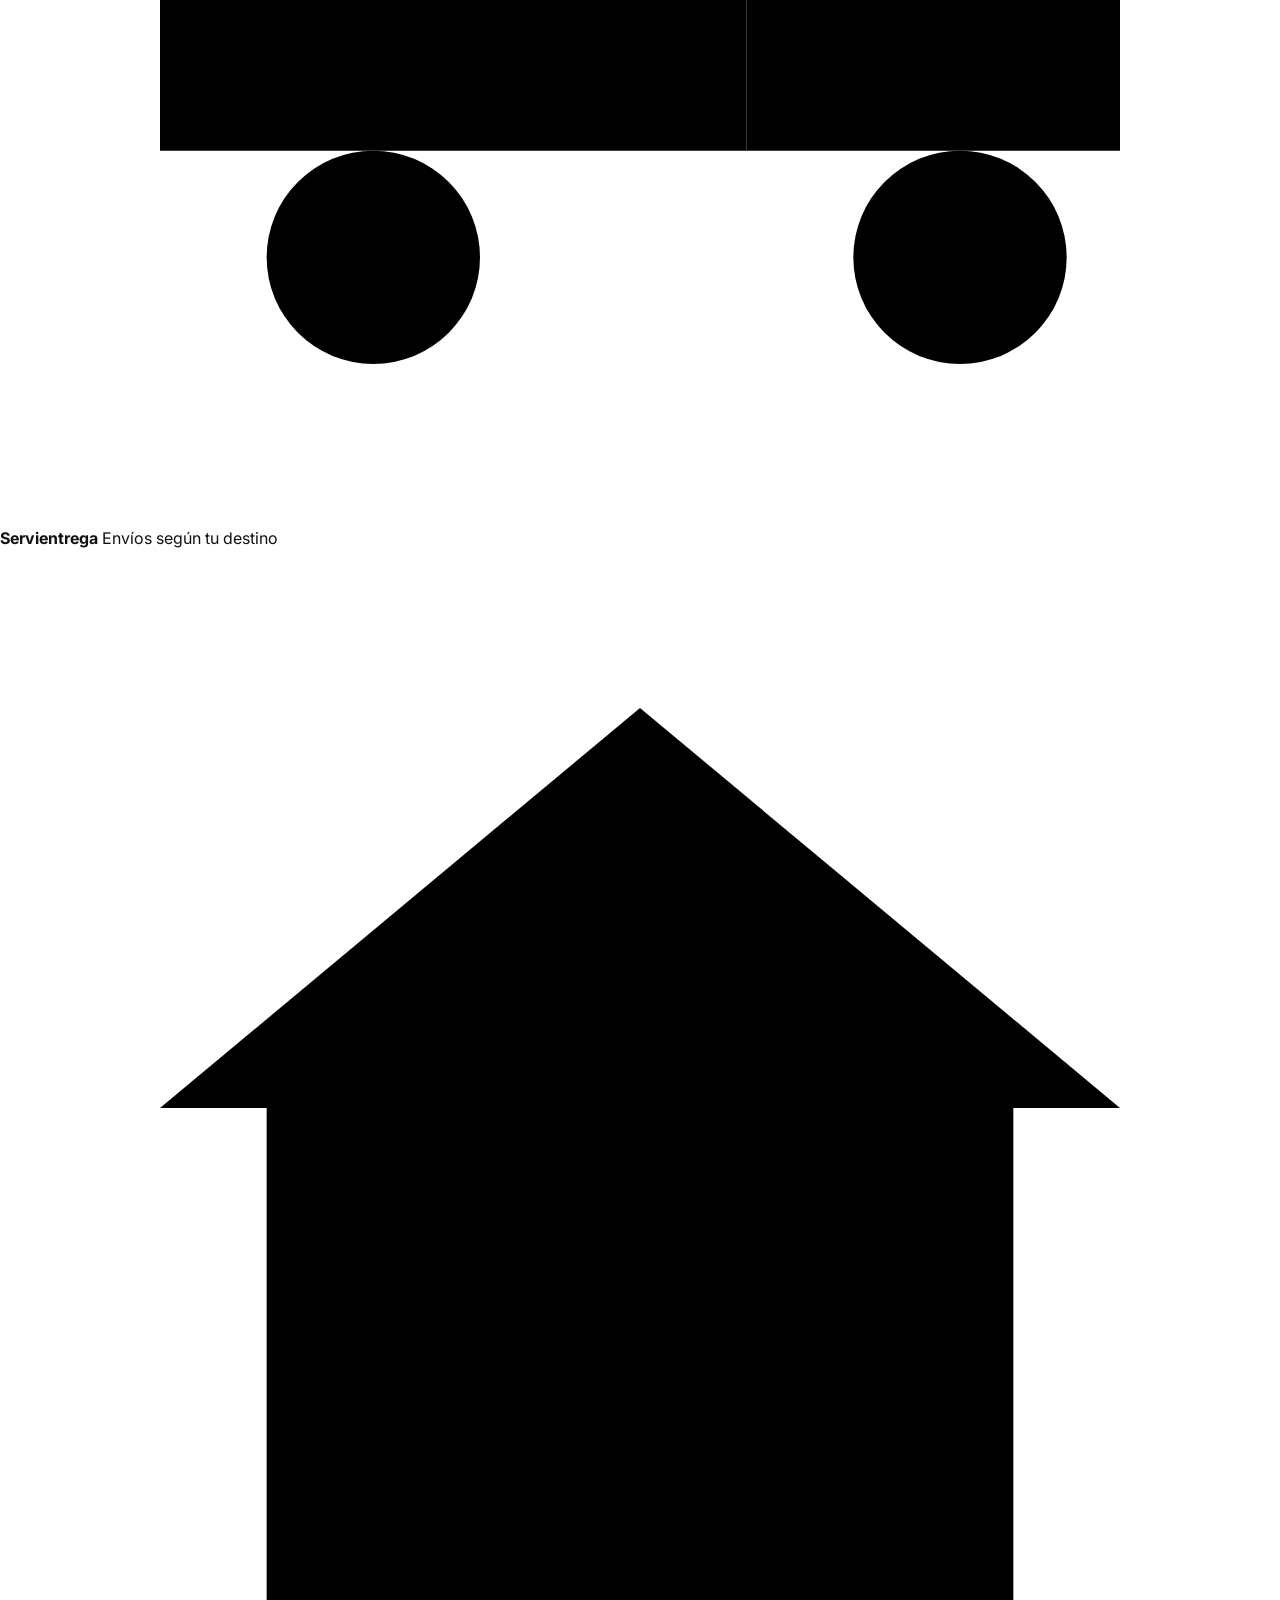
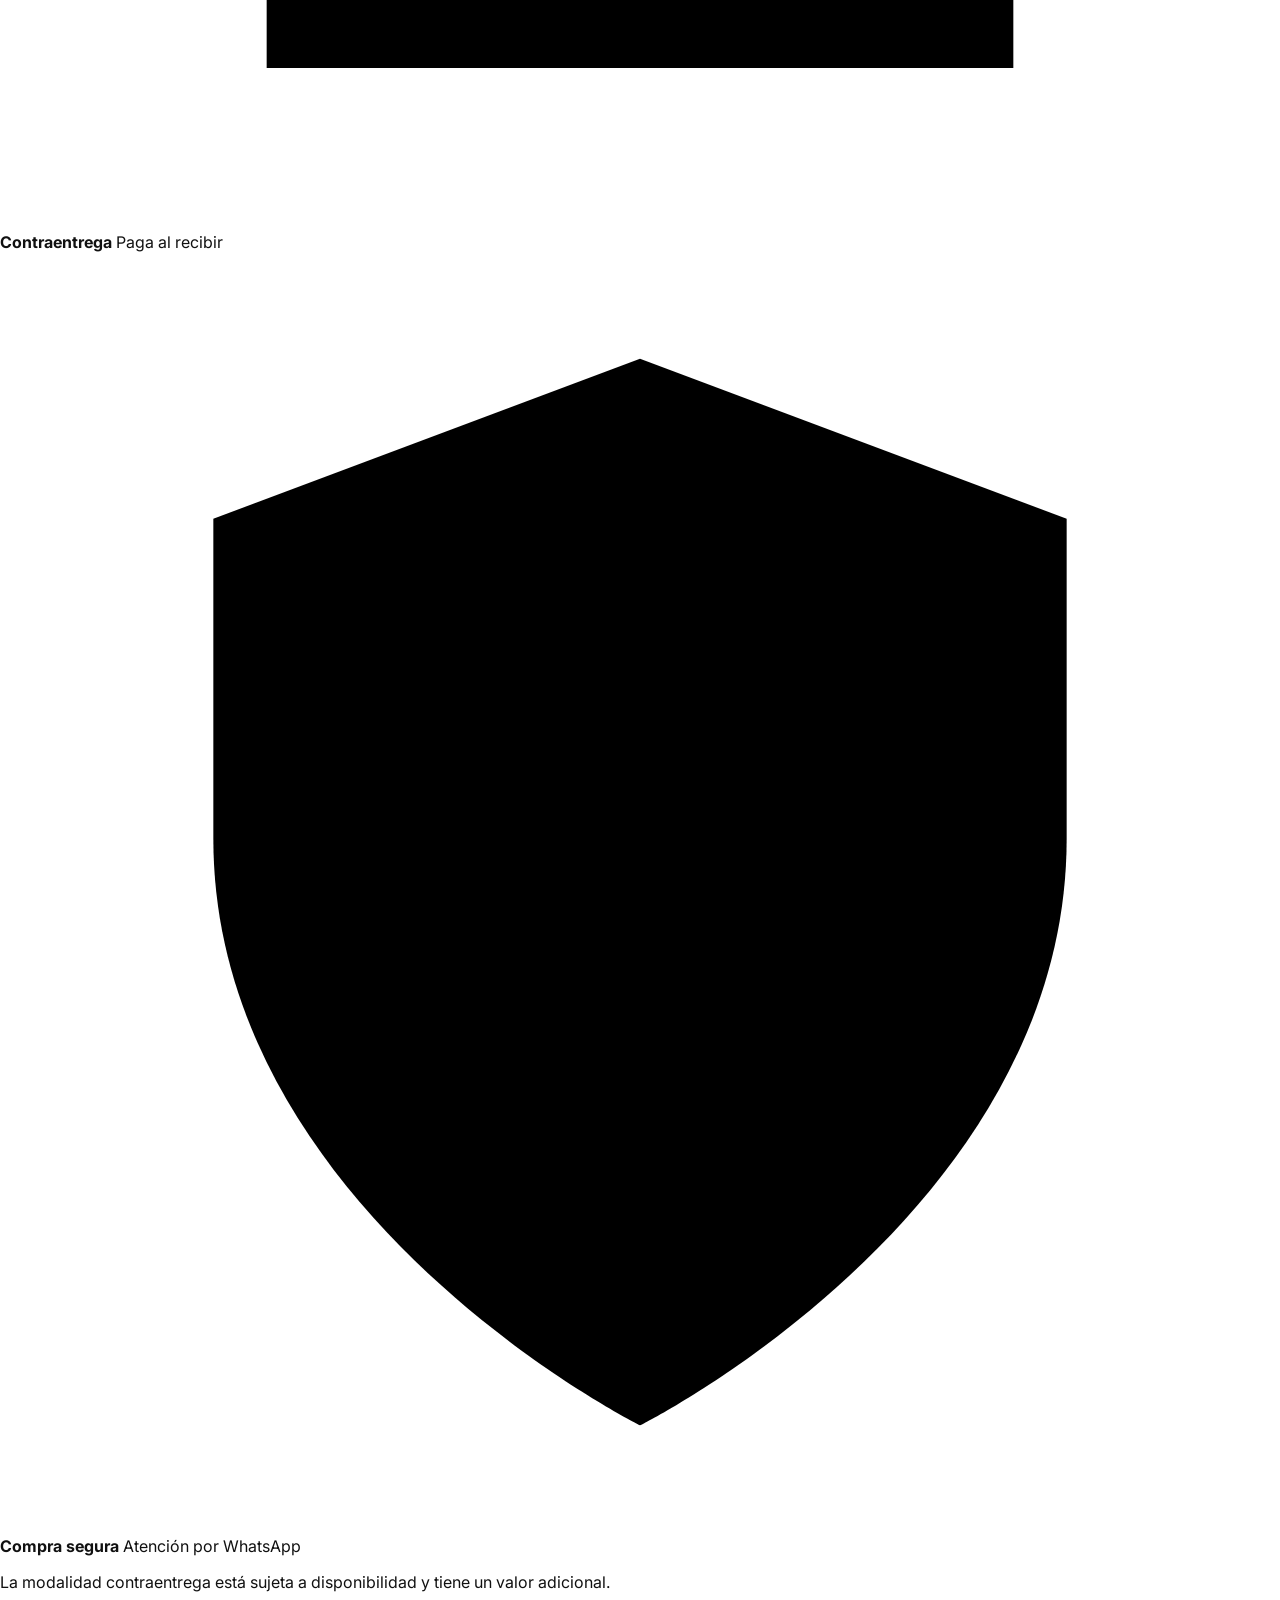
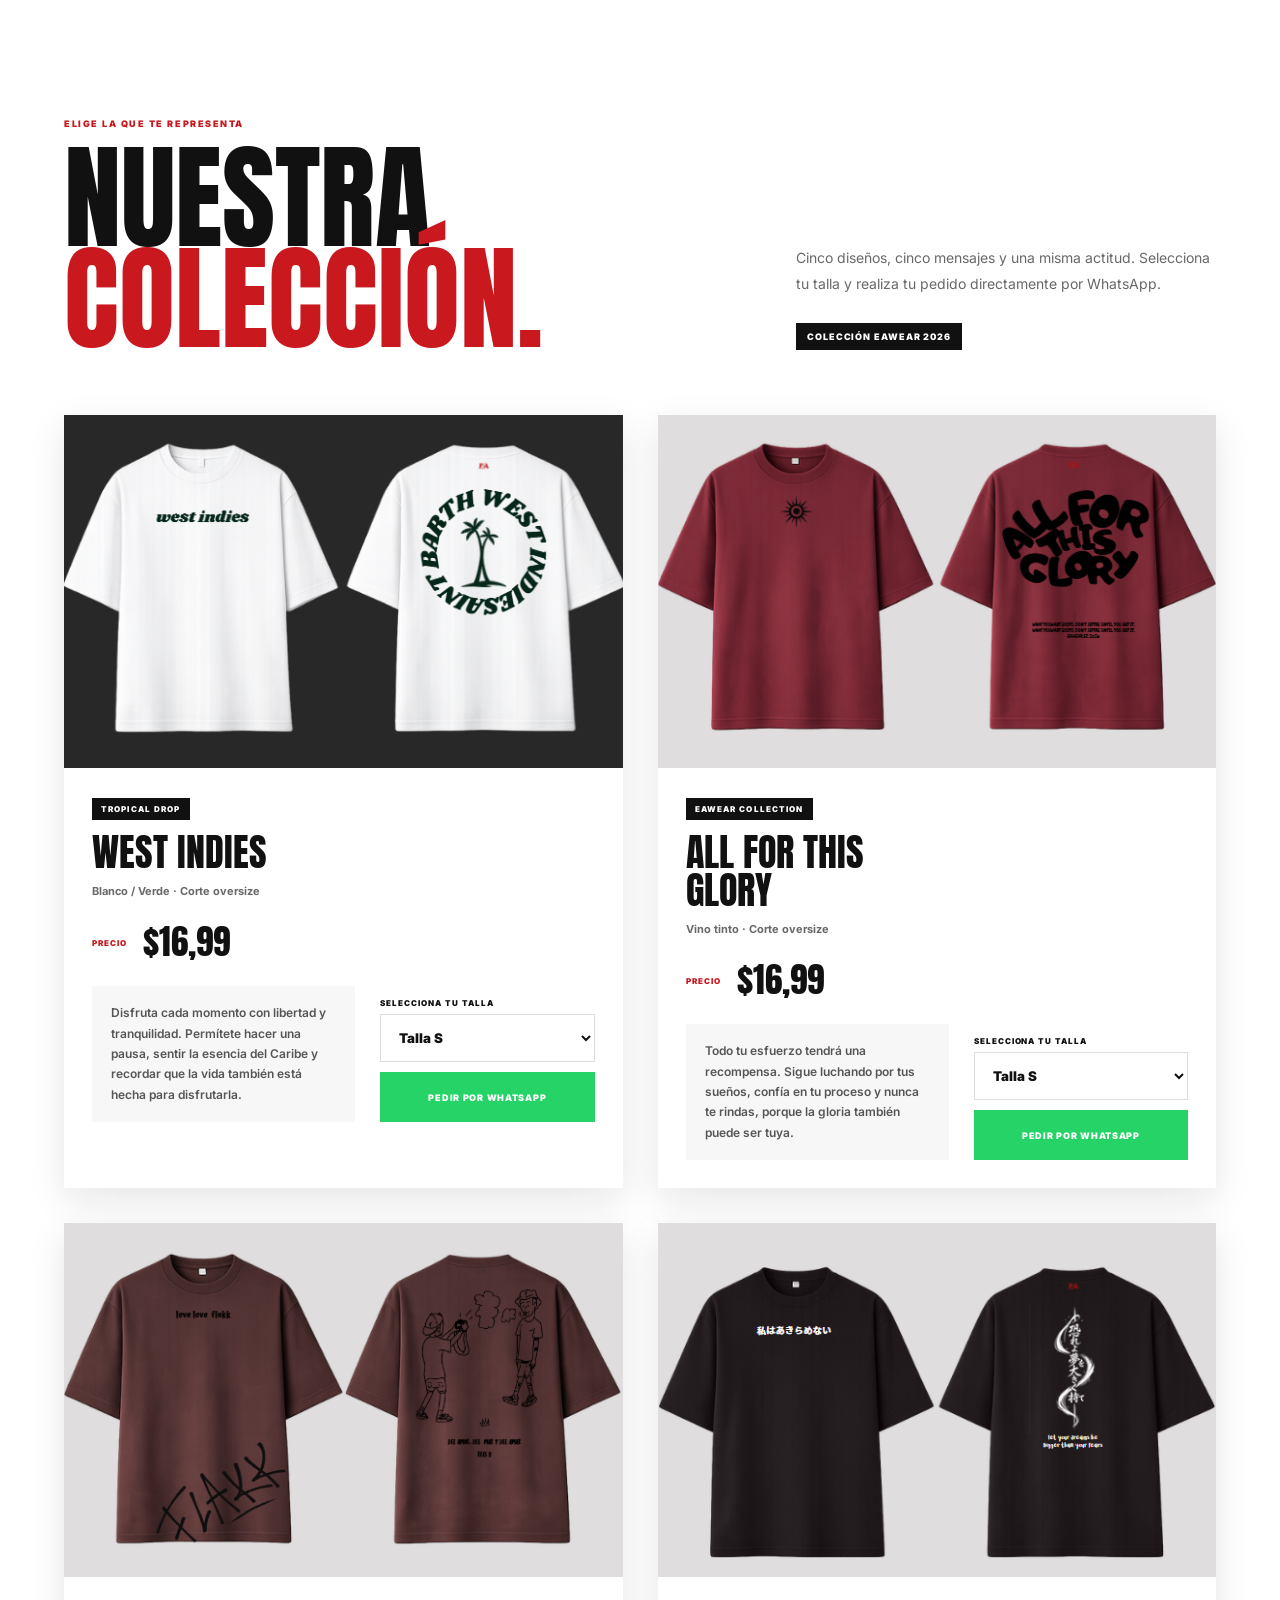
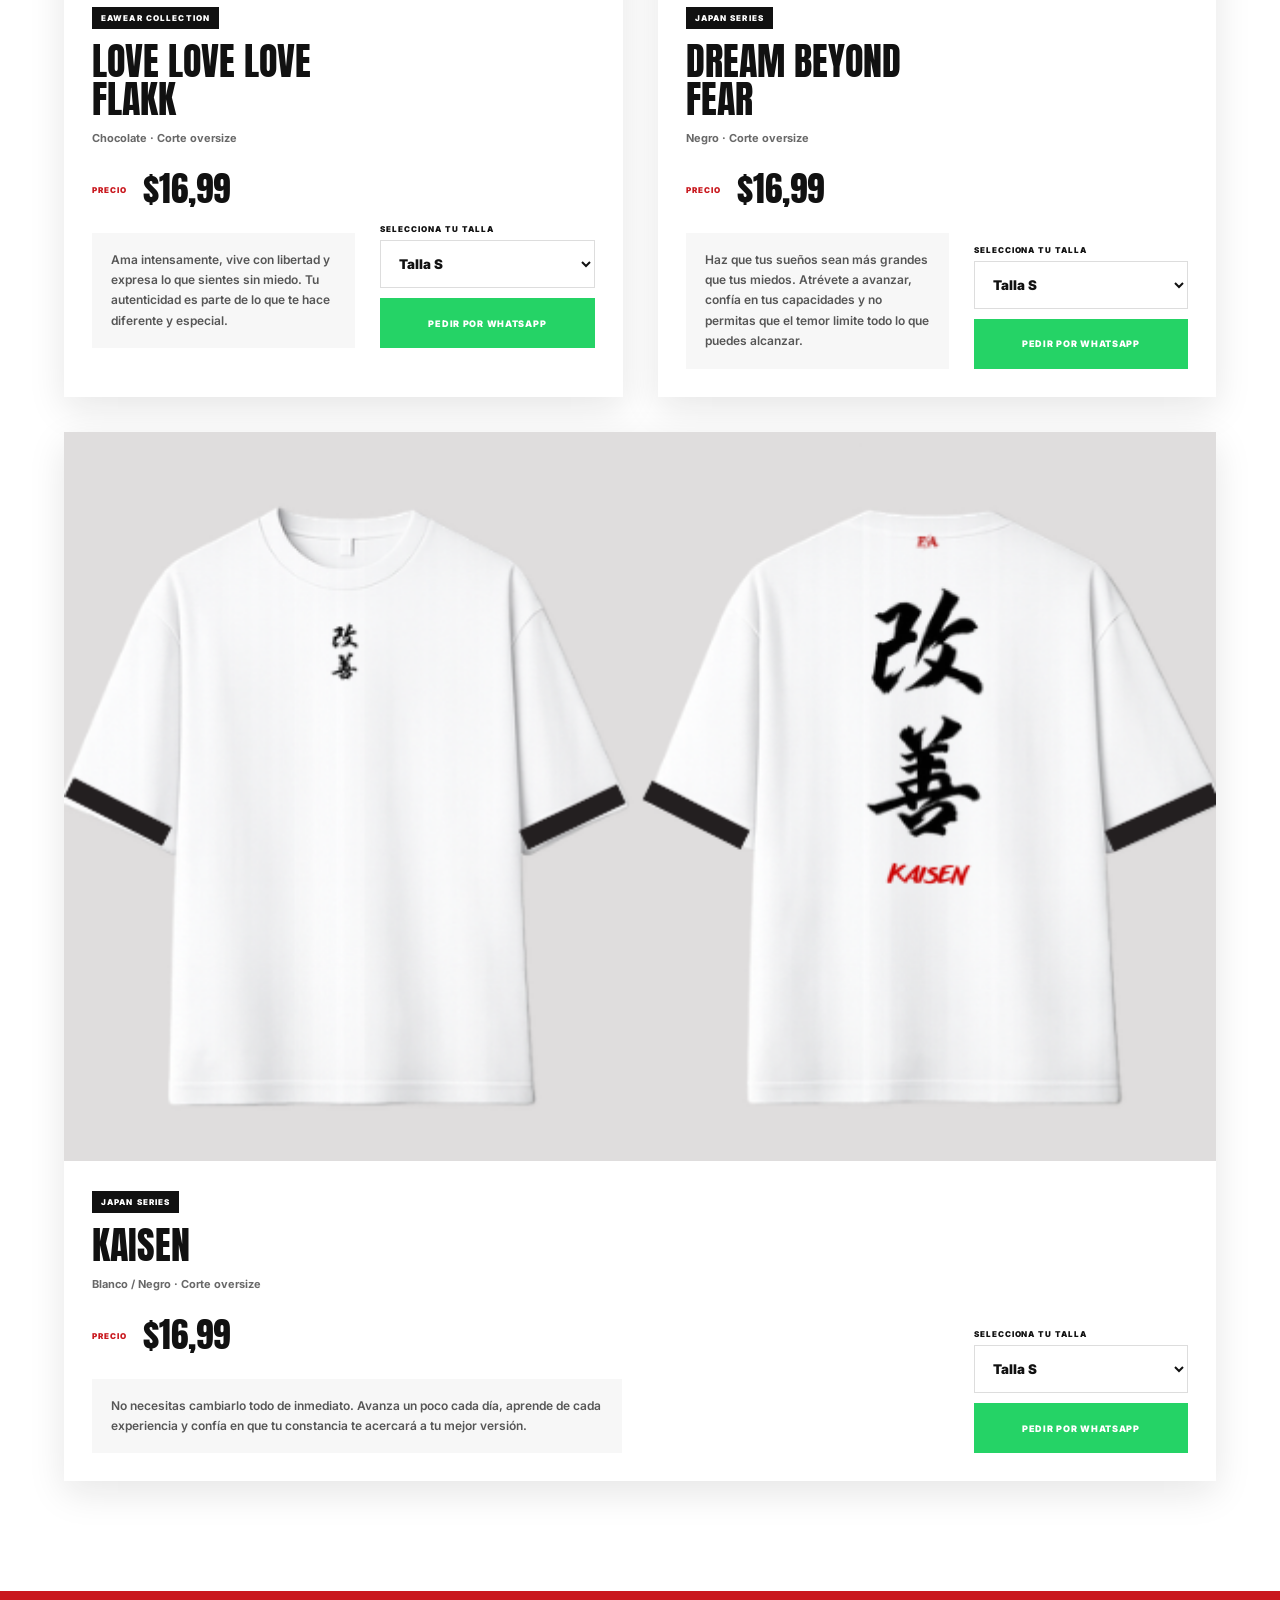
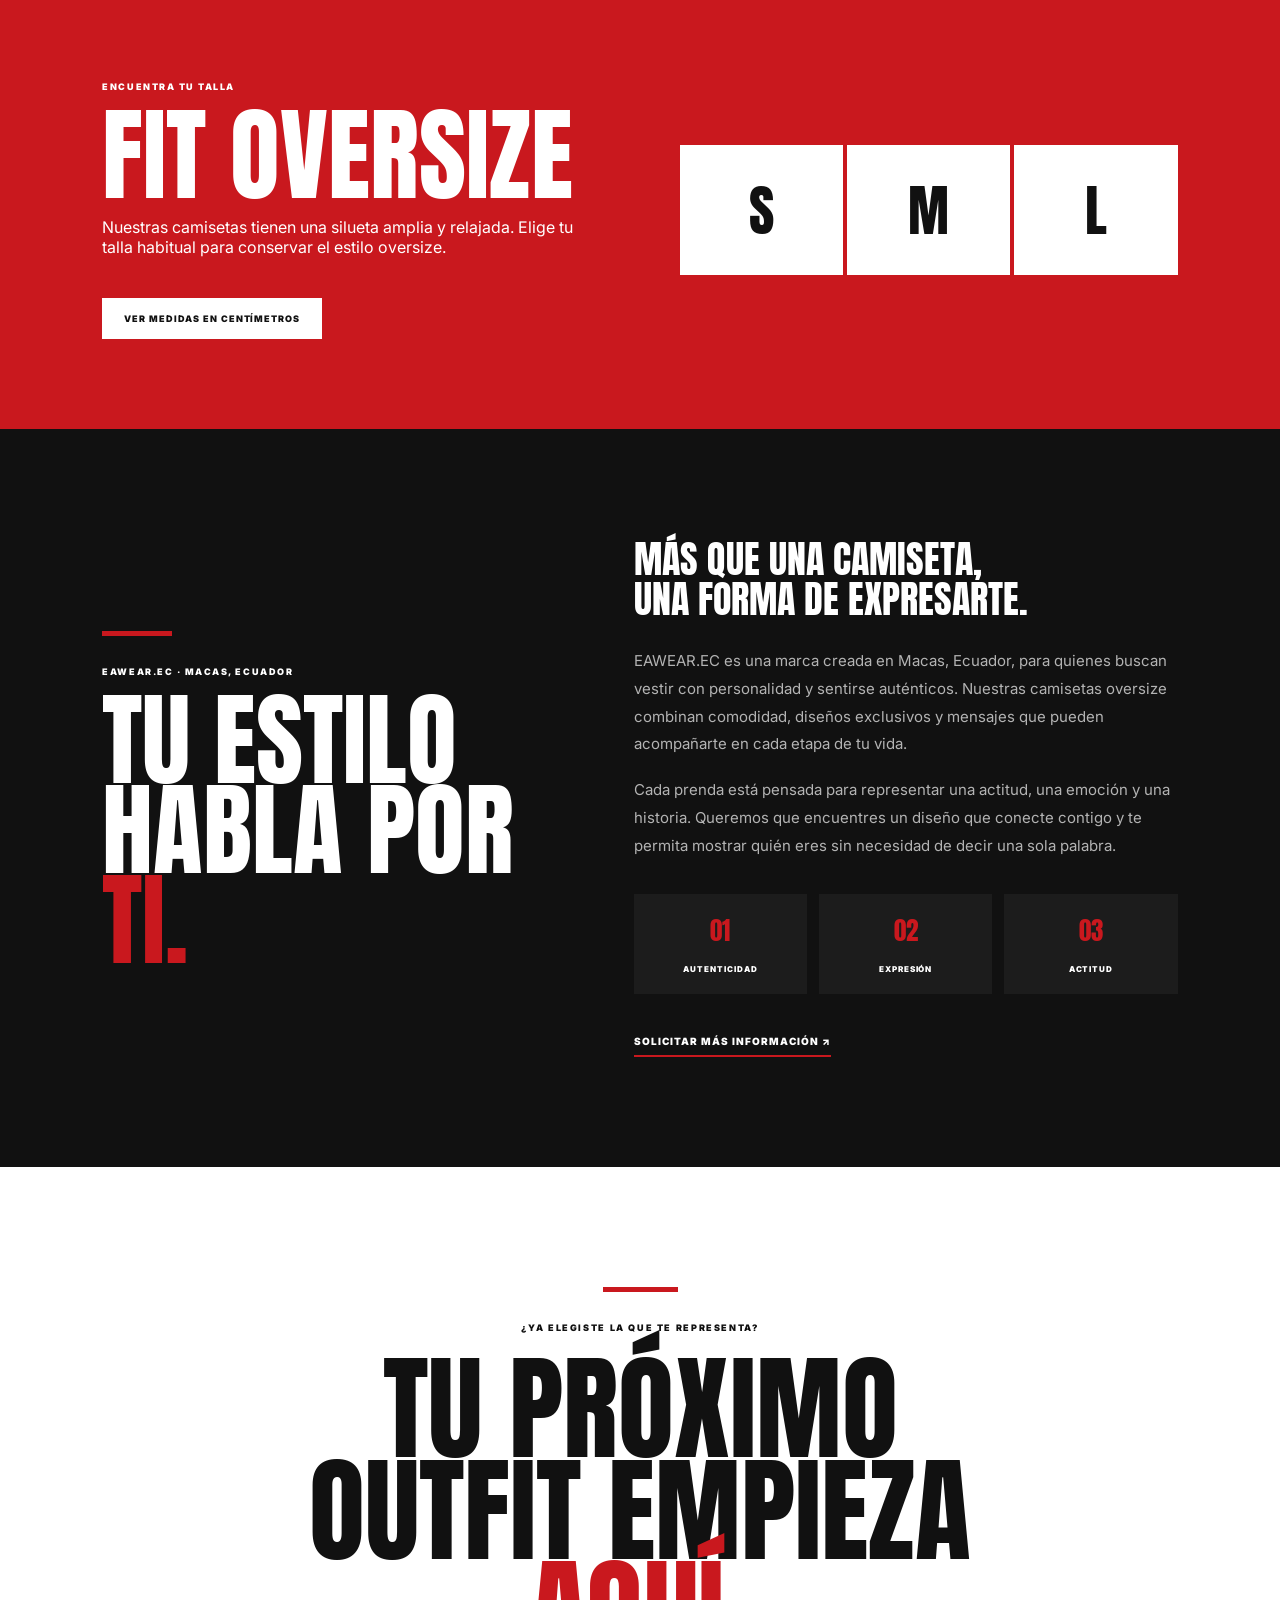
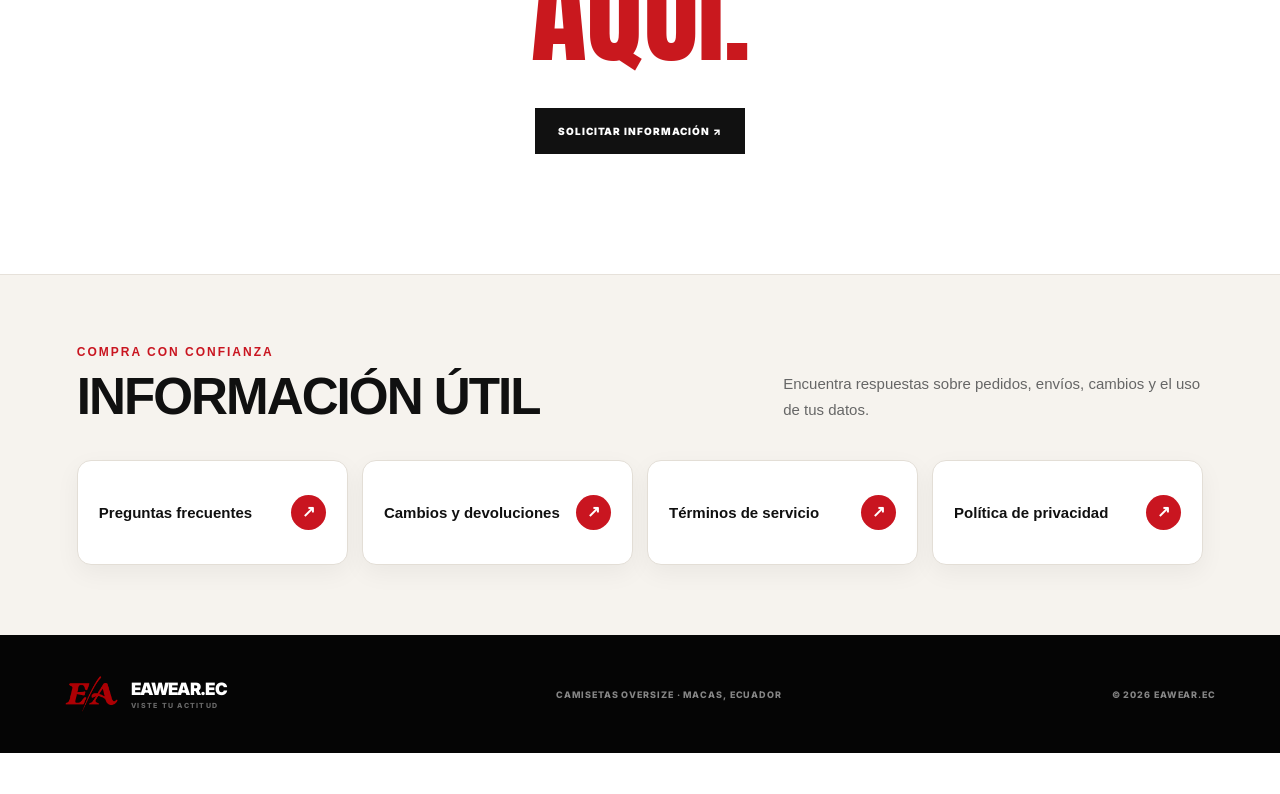
==== commit a2bdff98: "Add purchase benefits section to index.html Added a new section detailing purchase benefits with ico" ====
--- a/index.html
+++ b/index.html
@@ -292,7 +292,104 @@
       </article>
 
     </section>
-
+    
+<!-- =================================
+     BENEFICIOS DE COMPRA
+================================= -->
+
+<section class="beneficios-compra">
+
+  <div class="beneficios-contenido">
+
+    <!-- BENEFICIO 1 -->
+
+    <article class="beneficio-item">
+
+      <div class="beneficio-icono">
+        <svg viewBox="0 0 24 24" aria-hidden="true">
+          <path d="M12 21a9 9 0 1 0 0-18 9 9 0 0 0 0 18Z"/>
+          <path d="M3.6 9h16.8"/>
+          <path d="M3.6 15h16.8"/>
+          <path d="M12 3c2.2 2.4 3.3 5.4 3.3 9S14.2 18.6 12 21"/>
+          <path d="M12 3C9.8 5.4 8.7 8.4 8.7 12S9.8 18.6 12 21"/>
+        </svg>
+      </div>
+
+      <div class="beneficio-texto">
+        <strong>Todo Ecuador</strong>
+        <span>Cobertura nacional</span>
+      </div>
+
+    </article>
+
+
+    <!-- BENEFICIO 2 -->
+
+    <article class="beneficio-item">
+
+      <div class="beneficio-icono">
+        <svg viewBox="0 0 24 24" aria-hidden="true">
+          <path d="M3 6h11v11H3Z"/>
+          <path d="M14 10h4l3 3v4h-7Z"/>
+          <path d="M7 21a2 2 0 1 0 0-4 2 2 0 0 0 0 4Z"/>
+          <path d="M18 21a2 2 0 1 0 0-4 2 2 0 0 0 0 4Z"/>
+        </svg>
+      </div>
+
+      <div class="beneficio-texto">
+        <strong>Servientrega</strong>
+        <span>Envíos según tu destino</span>
+      </div>
+
+    </article>
+
+
+    <!-- BENEFICIO 3 -->
+
+    <article class="beneficio-item">
+
+      <div class="beneficio-icono">
+        <svg viewBox="0 0 24 24" aria-hidden="true">
+          <path d="M3 10.5 12 3l9 7.5"/>
+          <path d="M5 9.5V21h14V9.5"/>
+          <path d="M9 21v-7h6v7"/>
+        </svg>
+      </div>
+
+      <div class="beneficio-texto">
+        <strong>Contraentrega</strong>
+        <span>Paga al recibir</span>
+      </div>
+
+    </article>
+
+
+    <!-- BENEFICIO 4 -->
+
+    <article class="beneficio-item">
+
+      <div class="beneficio-icono">
+        <svg viewBox="0 0 24 24" aria-hidden="true">
+          <path d="M12 22s8-4 8-11V5l-8-3-8 3v6c0 7 8 11 8 11Z"/>
+          <path d="m9 12 2 2 4-4"/>
+        </svg>
+      </div>
+
+      <div class="beneficio-texto">
+        <strong>Compra segura</strong>
+        <span>Atención por WhatsApp</span>
+      </div>
+
+    </article>
+
+  </div>
+
+  <p class="beneficios-nota">
+    La modalidad contraentrega está sujeta a disponibilidad y tiene un valor adicional.
+  </p>
+
+</section>
+    
     <!-- COLECCIÓN -->
 
     <section class="coleccion" id="productos">
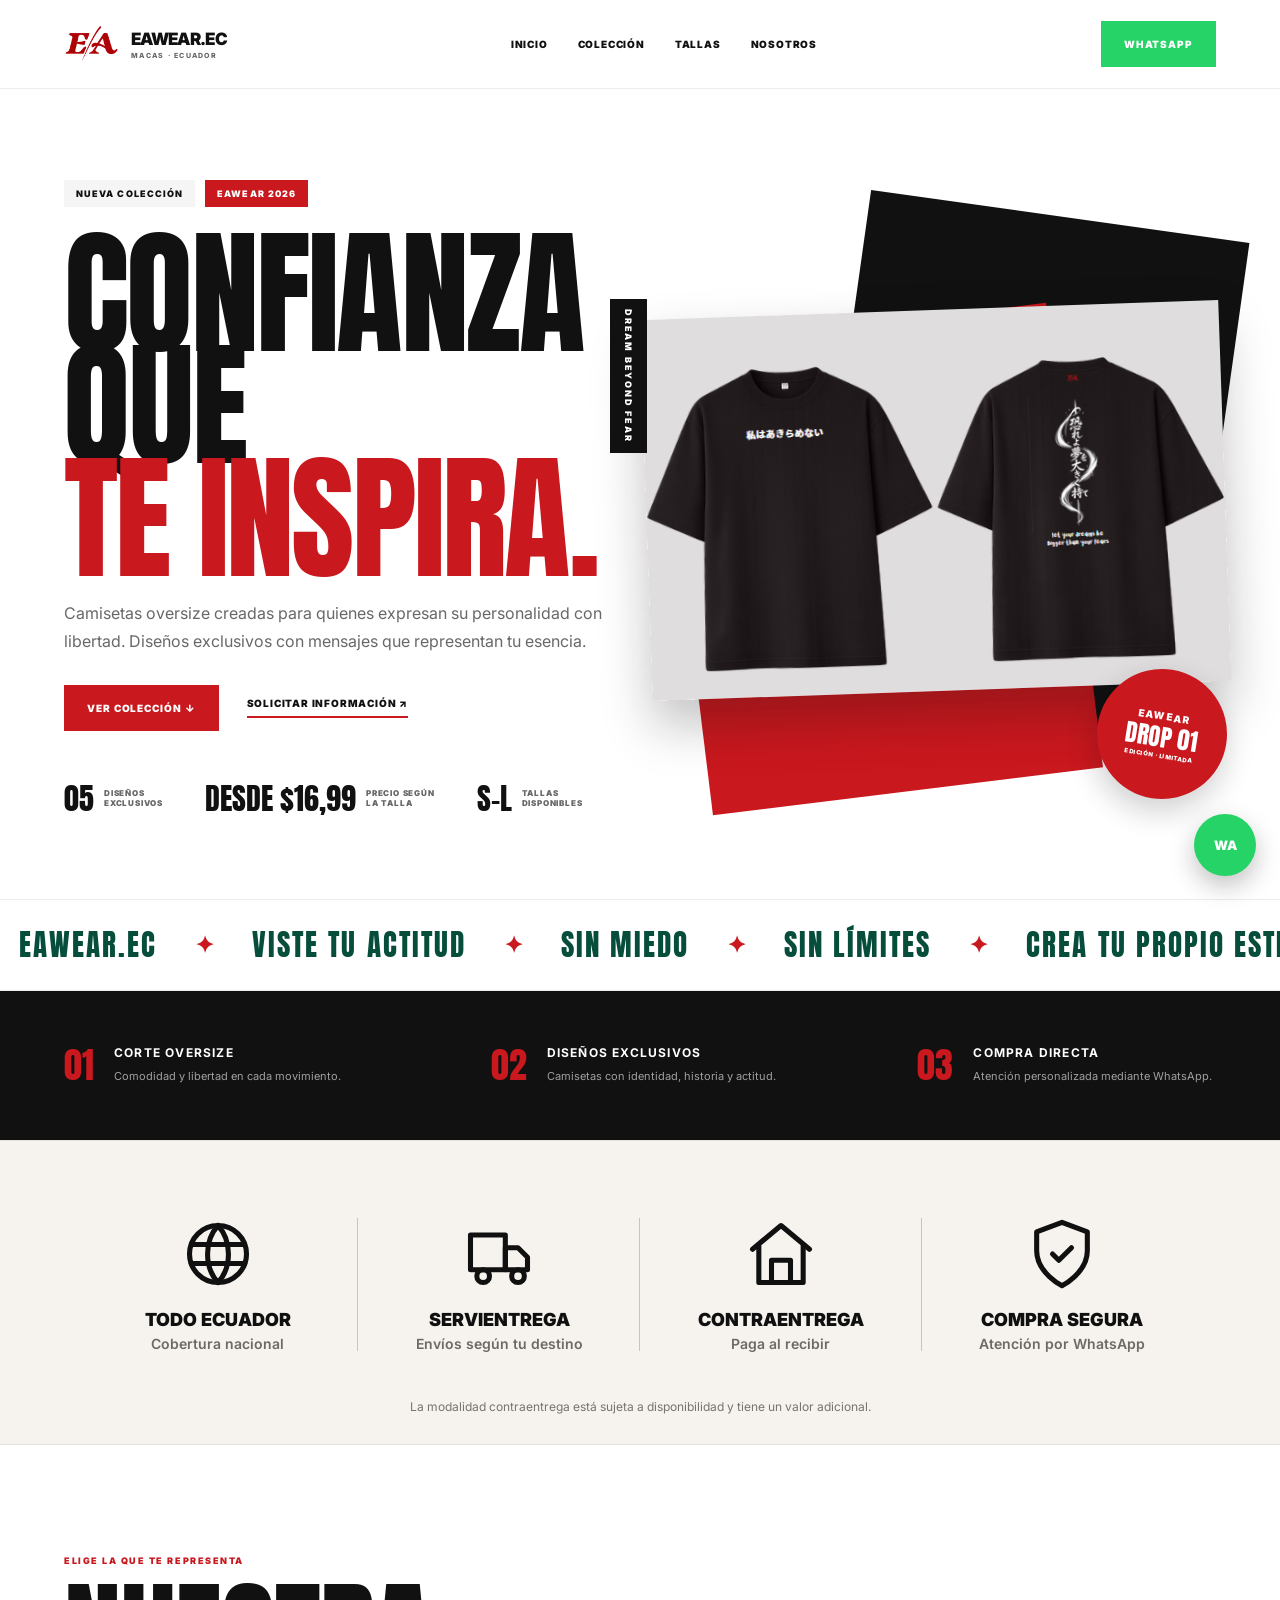
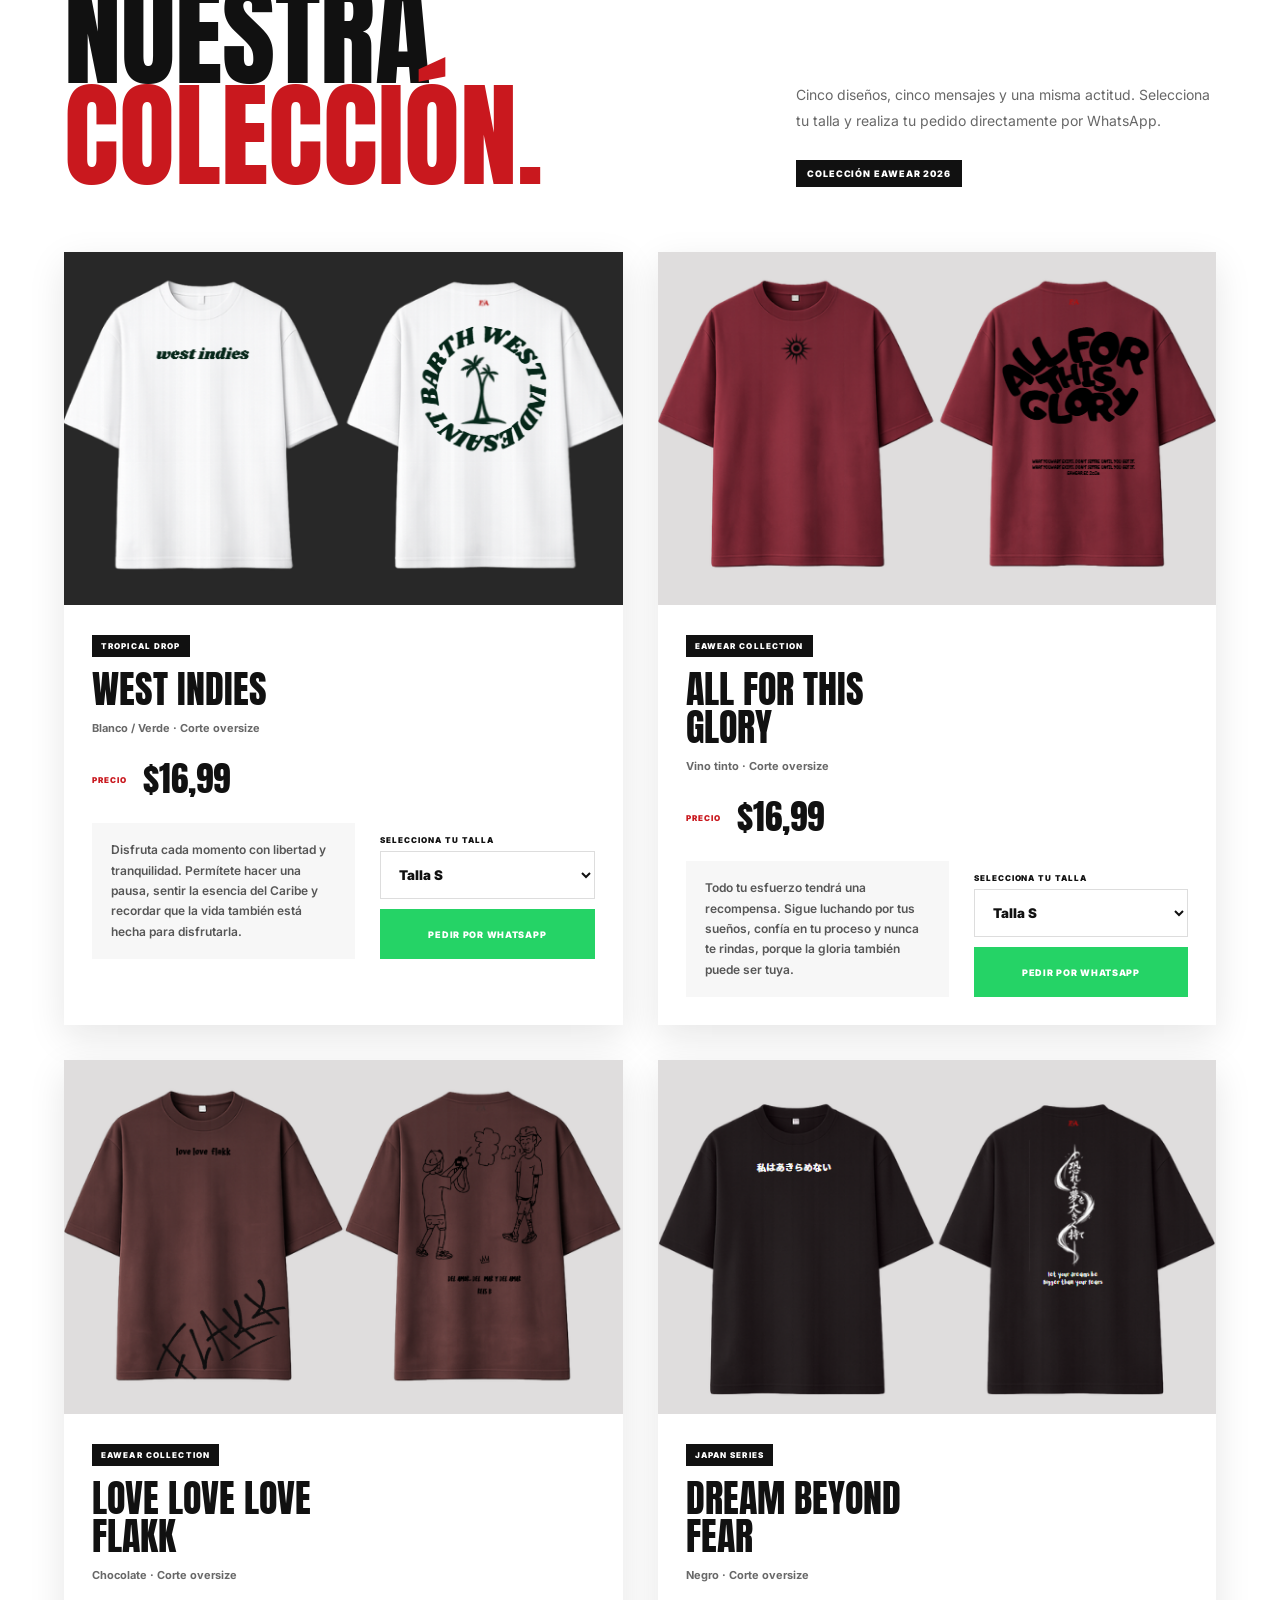
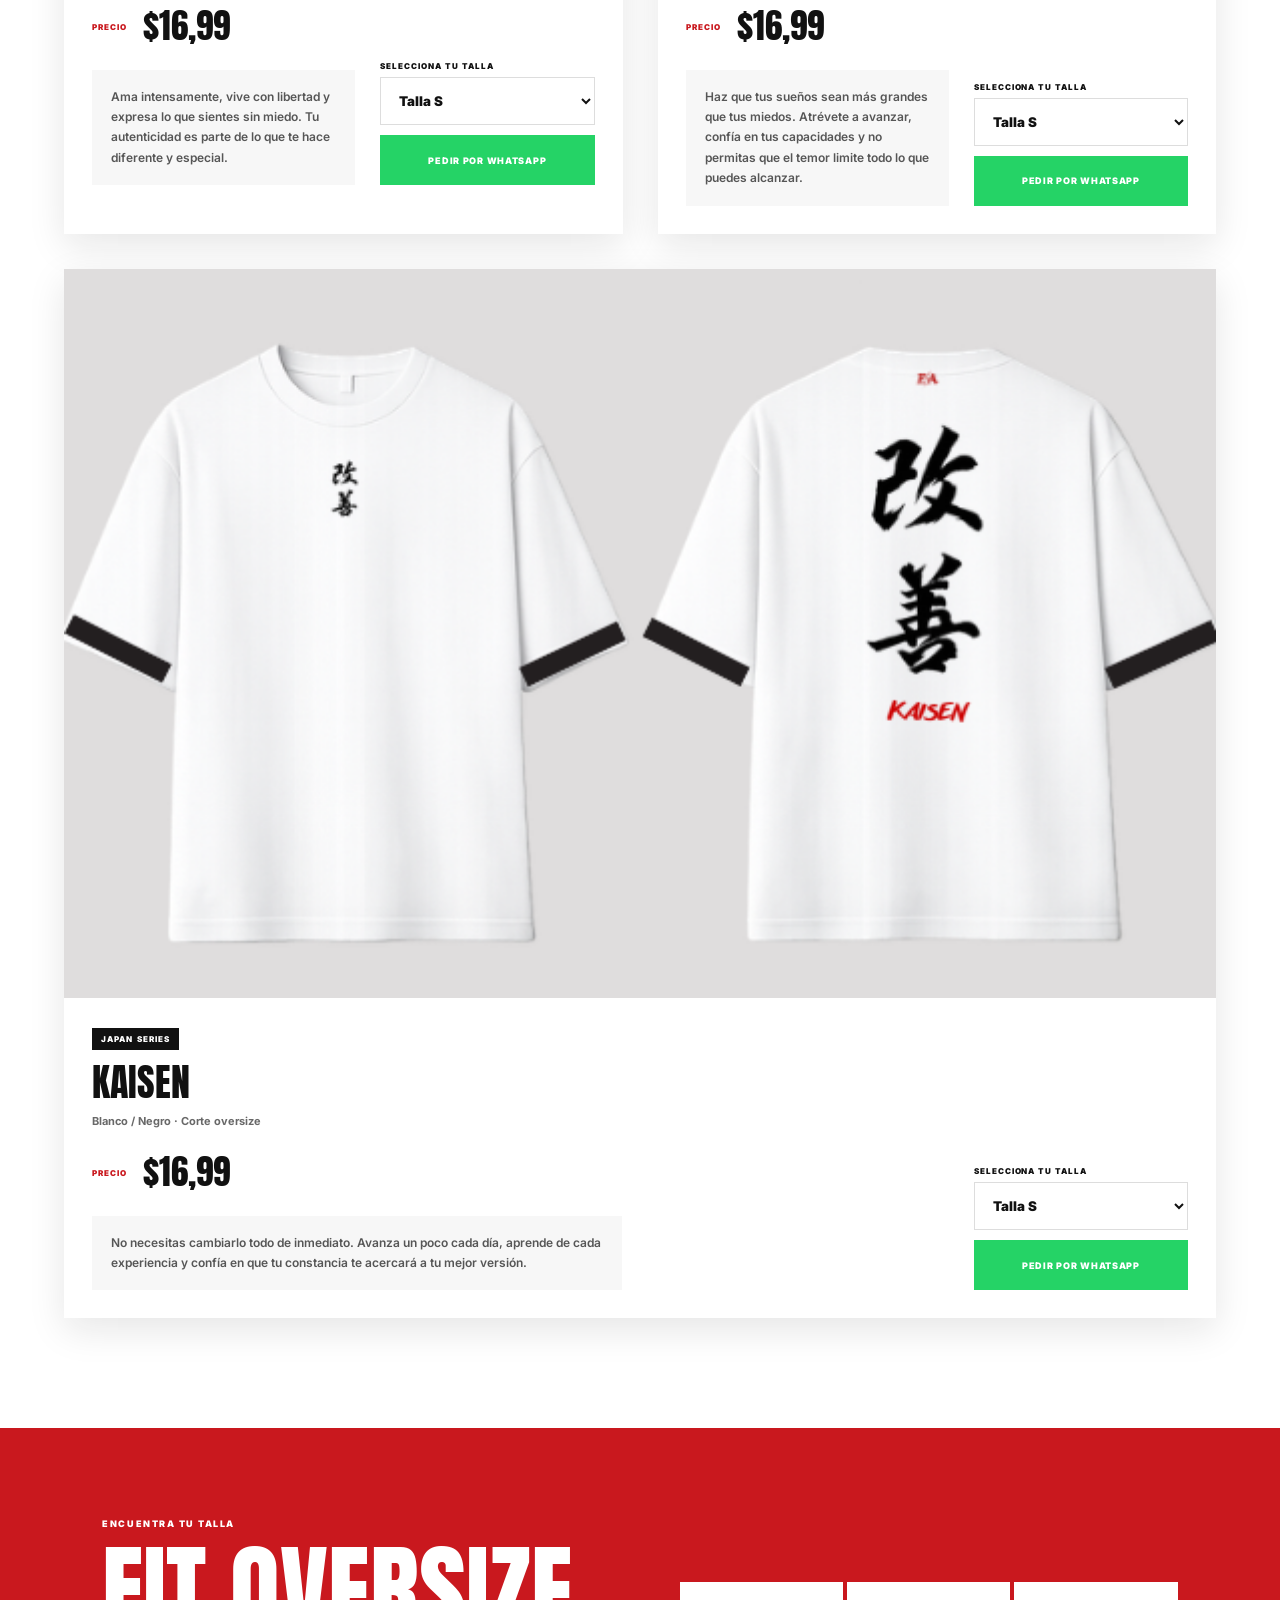
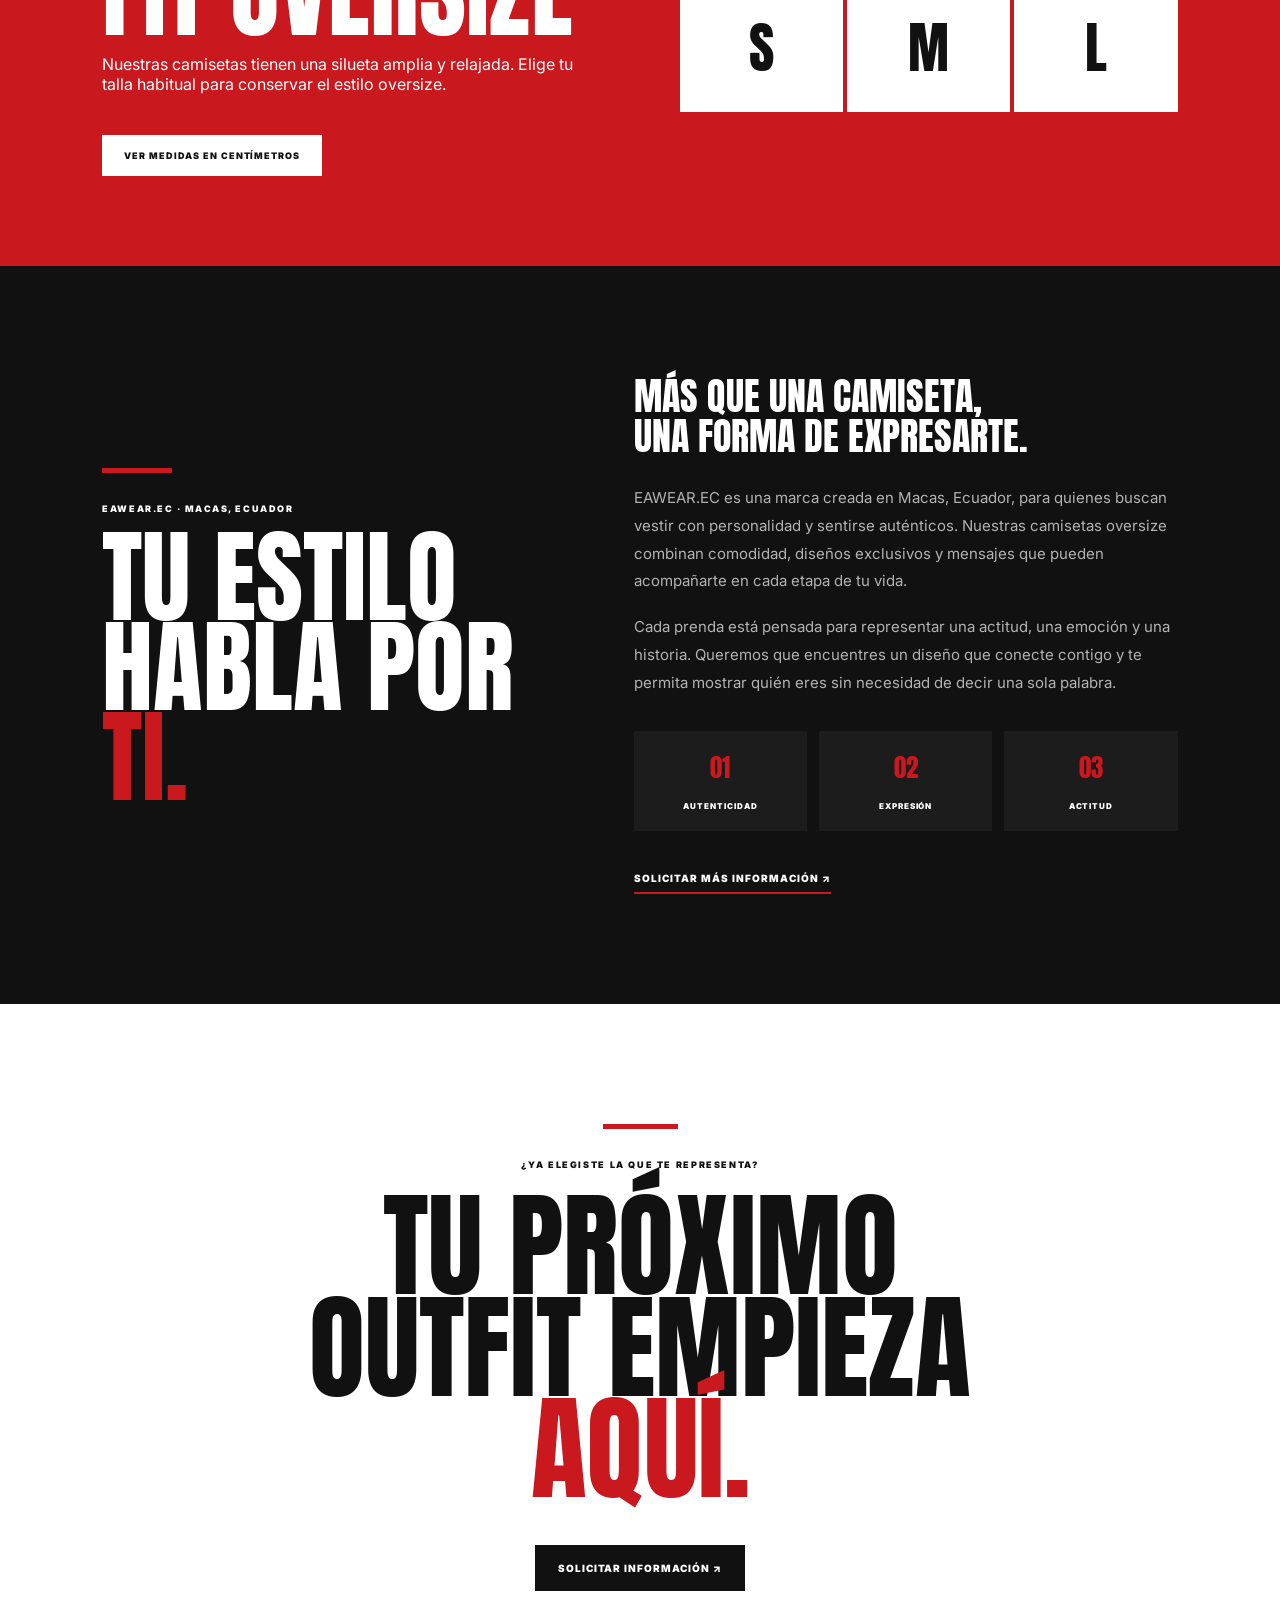
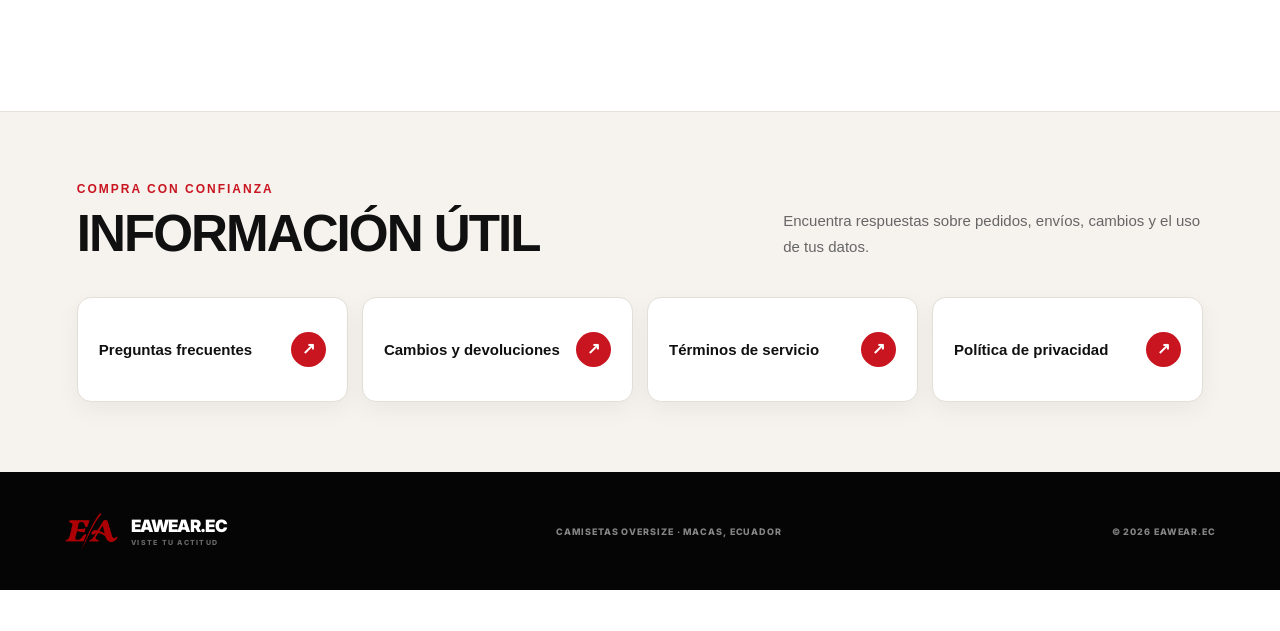
==== commit 69051783: "Update estilos.css version in index.html" ====
--- a/index.html
+++ b/index.html
@@ -25,7 +25,7 @@
     rel="stylesheet"
   >
 
-  <link rel="stylesheet" href="css/estilos.css?v=4">
+  <link rel="stylesheet" href="css/estilos.css?v=5">
 </head>
 
 <body>
--- a/css/estilos.css
+++ b/css/estilos.css
@@ -1814,3 +1814,170 @@
     font-size: 15px;
   }
 }
+
+/* ==========================================
+   BENEFICIOS DE COMPRA — EAWEAR
+========================================== */
+
+.beneficios-compra {
+  width: 100%;
+  padding: 48px 6% 30px;
+  color: #101010;
+  background-color: #f6f3ee;
+  border-top: 1px solid #e6e1da;
+  border-bottom: 1px solid #e6e1da;
+}
+
+.beneficios-contenido {
+  display: grid;
+  grid-template-columns: repeat(4, minmax(0, 1fr));
+  width: 100%;
+  max-width: 1300px;
+  margin: 0 auto;
+}
+
+.beneficio-item {
+  position: relative;
+  display: flex;
+  flex-direction: column;
+  align-items: center;
+  justify-content: center;
+  min-height: 190px;
+  padding: 25px;
+  text-align: center;
+}
+
+.beneficio-item:not(:last-child)::after {
+  content: "";
+  position: absolute;
+  top: 15%;
+  right: 0;
+  width: 1px;
+  height: 70%;
+  background-color: #c9c3ba;
+}
+
+.beneficio-icono {
+  display: flex;
+  align-items: center;
+  justify-content: center;
+  width: 76px;
+  height: 76px;
+  margin-bottom: 18px;
+  color: #101010;
+  transition:
+    color 0.25s ease,
+    transform 0.25s ease;
+}
+
+.beneficio-icono svg {
+  width: 100%;
+  height: 100%;
+  fill: none;
+  stroke: currentColor;
+  stroke-width: 1.6;
+  stroke-linecap: round;
+  stroke-linejoin: round;
+}
+
+.beneficio-item:hover .beneficio-icono {
+  color: #c91520;
+  transform: translateY(-5px);
+}
+
+.beneficio-texto {
+  display: flex;
+  flex-direction: column;
+  align-items: center;
+  gap: 5px;
+}
+
+.beneficio-texto strong {
+  color: #101010;
+  font-size: 18px;
+  font-weight: 900;
+  line-height: 1.1;
+  text-transform: uppercase;
+}
+
+.beneficio-texto span {
+  color: #6d6a66;
+  font-size: 14px;
+  font-weight: 600;
+}
+
+.beneficios-nota {
+  max-width: 900px;
+  margin: 20px auto 0;
+  color: #77736e;
+  font-size: 12px;
+  text-align: center;
+}
+
+/* TABLETS */
+
+@media (max-width: 900px) {
+  .beneficios-contenido {
+    grid-template-columns: repeat(2, minmax(0, 1fr));
+  }
+
+  .beneficio-item:nth-child(2)::after {
+    display: none;
+  }
+
+  .beneficio-item:nth-child(-n+2) {
+    border-bottom: 1px solid #c9c3ba;
+  }
+}
+
+/* CELULARES */
+
+@media (max-width: 550px) {
+  .beneficios-compra {
+    padding: 28px 20px 24px;
+  }
+
+  .beneficios-contenido {
+    grid-template-columns: 1fr;
+  }
+
+  .beneficio-item {
+    flex-direction: row;
+    justify-content: flex-start;
+    min-height: auto;
+    padding: 22px 4px;
+    text-align: left;
+  }
+
+  .beneficio-item:not(:last-child) {
+    border-bottom: 1px solid #d7d2cb;
+  }
+
+  .beneficio-item::after {
+    display: none;
+  }
+
+  .beneficio-icono {
+    flex: 0 0 52px;
+    width: 52px;
+    height: 52px;
+    margin: 0 18px 0 0;
+  }
+
+  .beneficio-texto {
+    align-items: flex-start;
+  }
+
+  .beneficio-texto strong {
+    font-size: 16px;
+  }
+
+  .beneficio-texto span {
+    font-size: 13px;
+  }
+
+  .beneficios-nota {
+    margin-top: 18px;
+    line-height: 1.5;
+  }
+}
